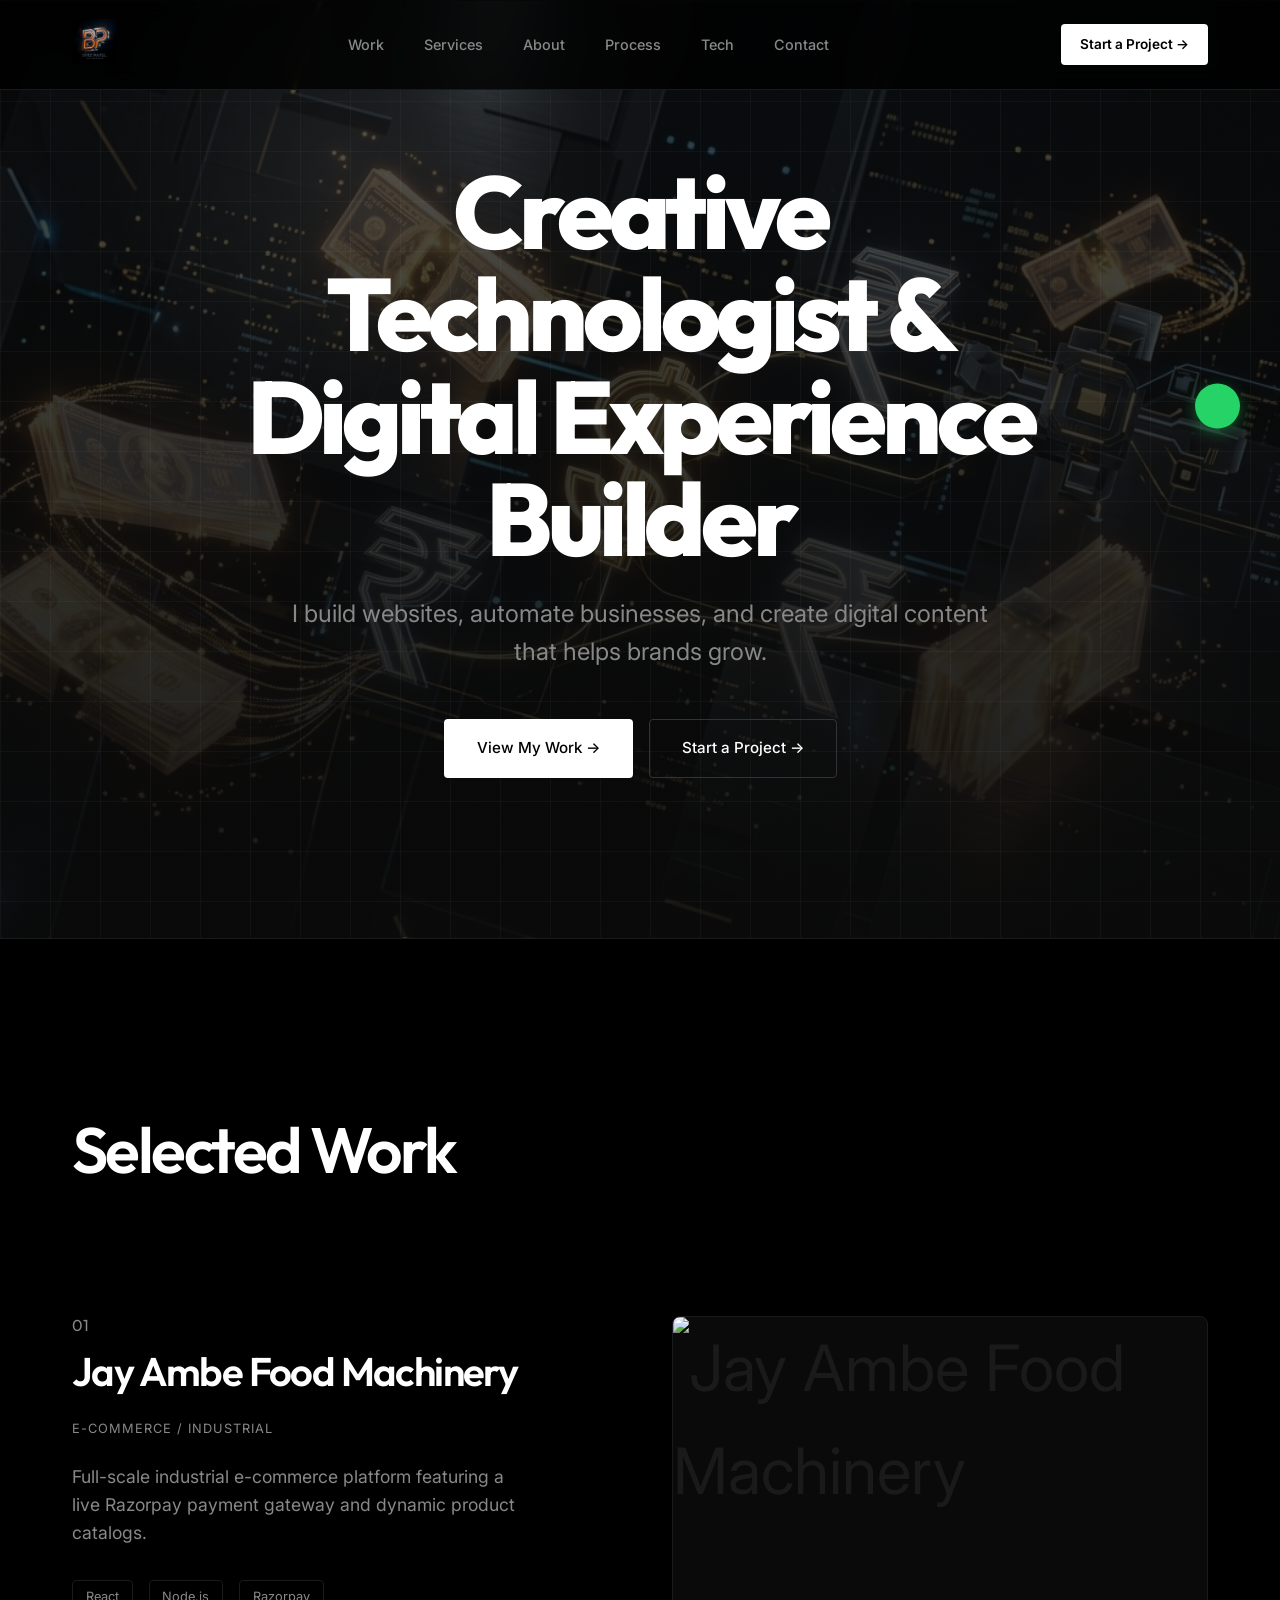
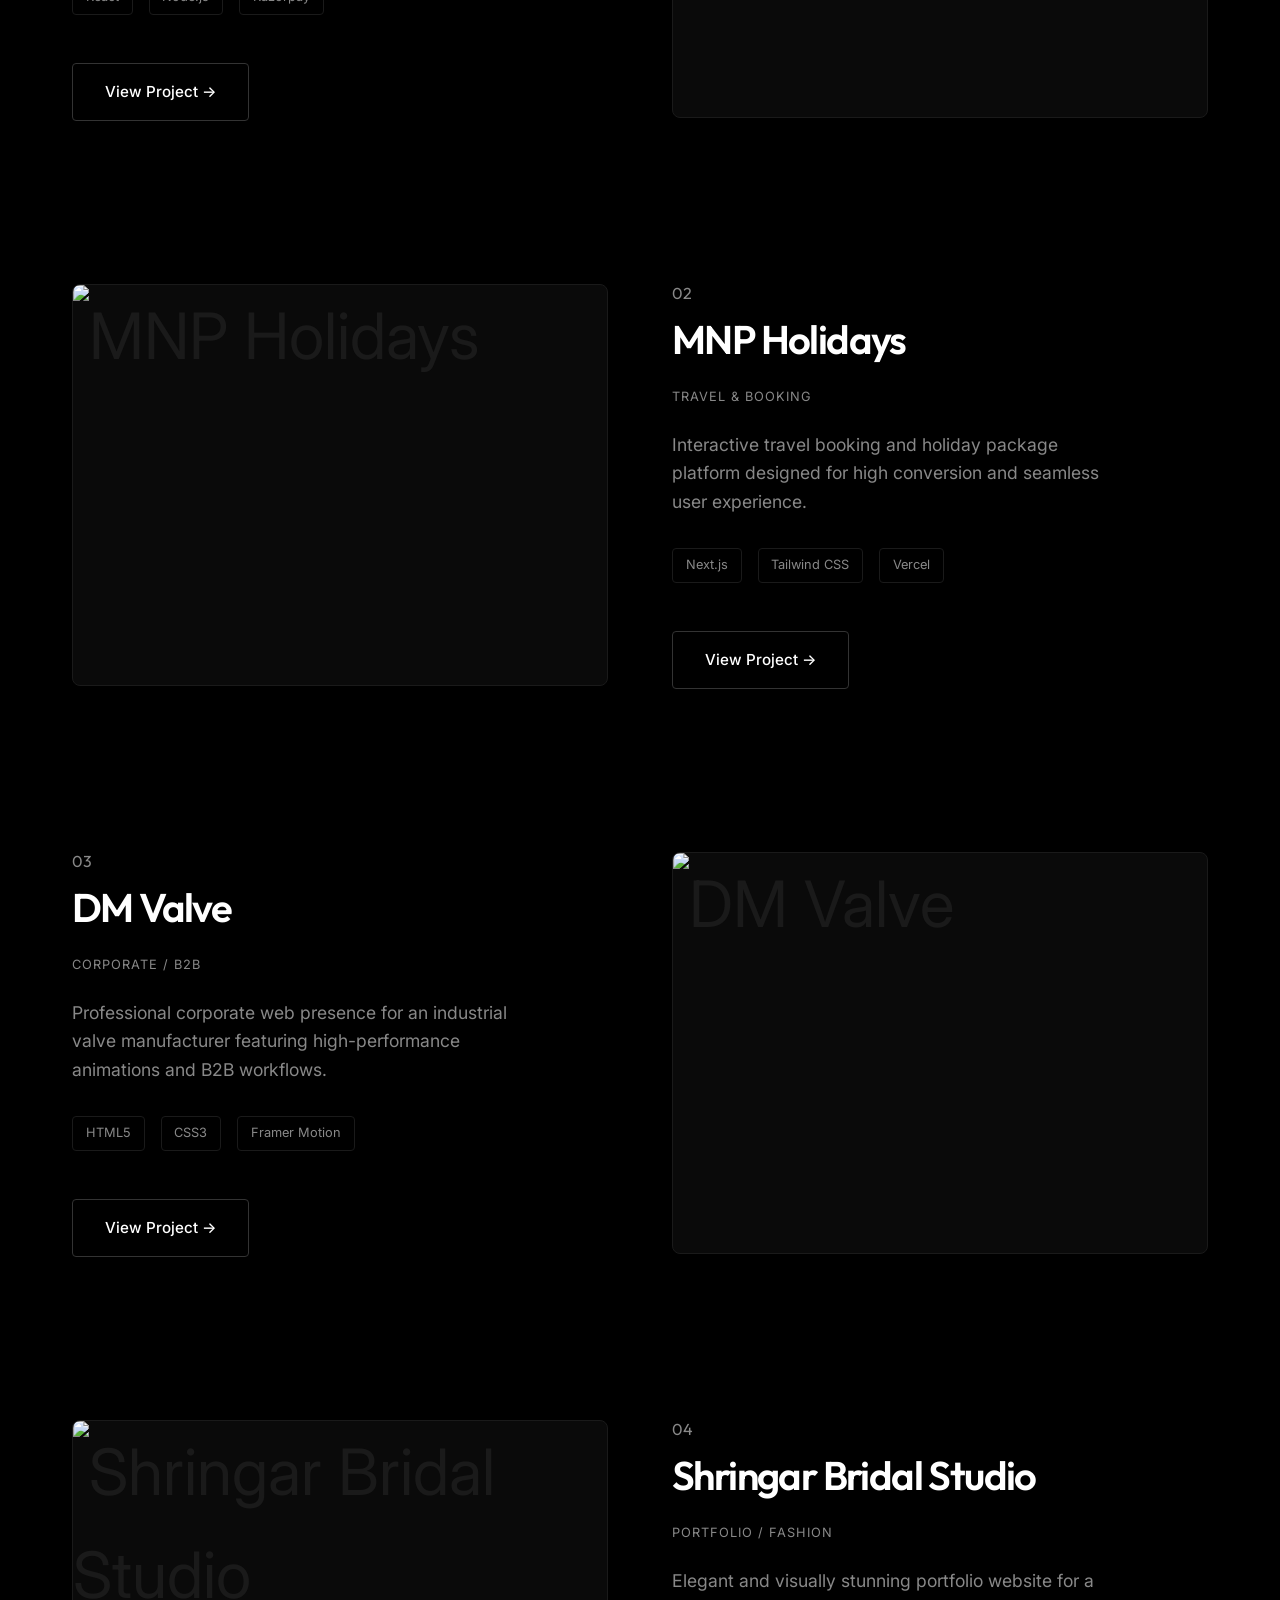
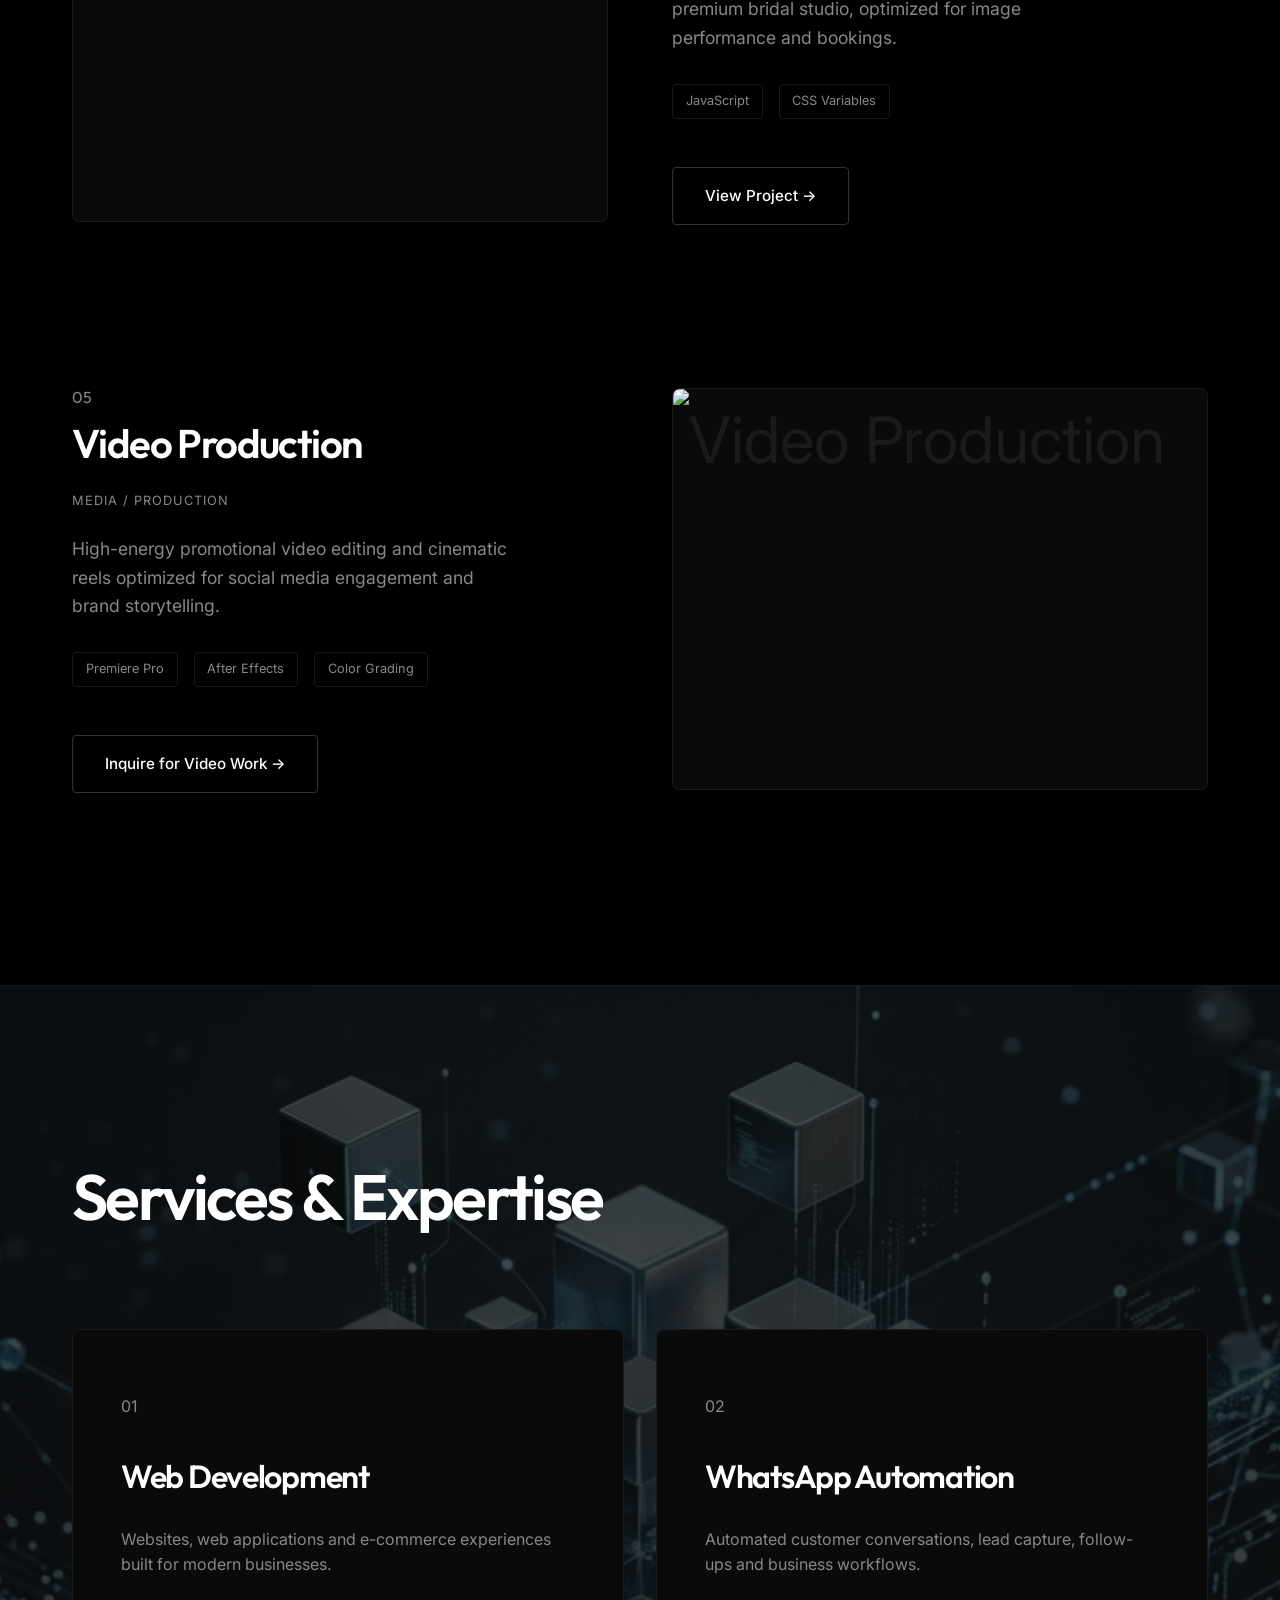
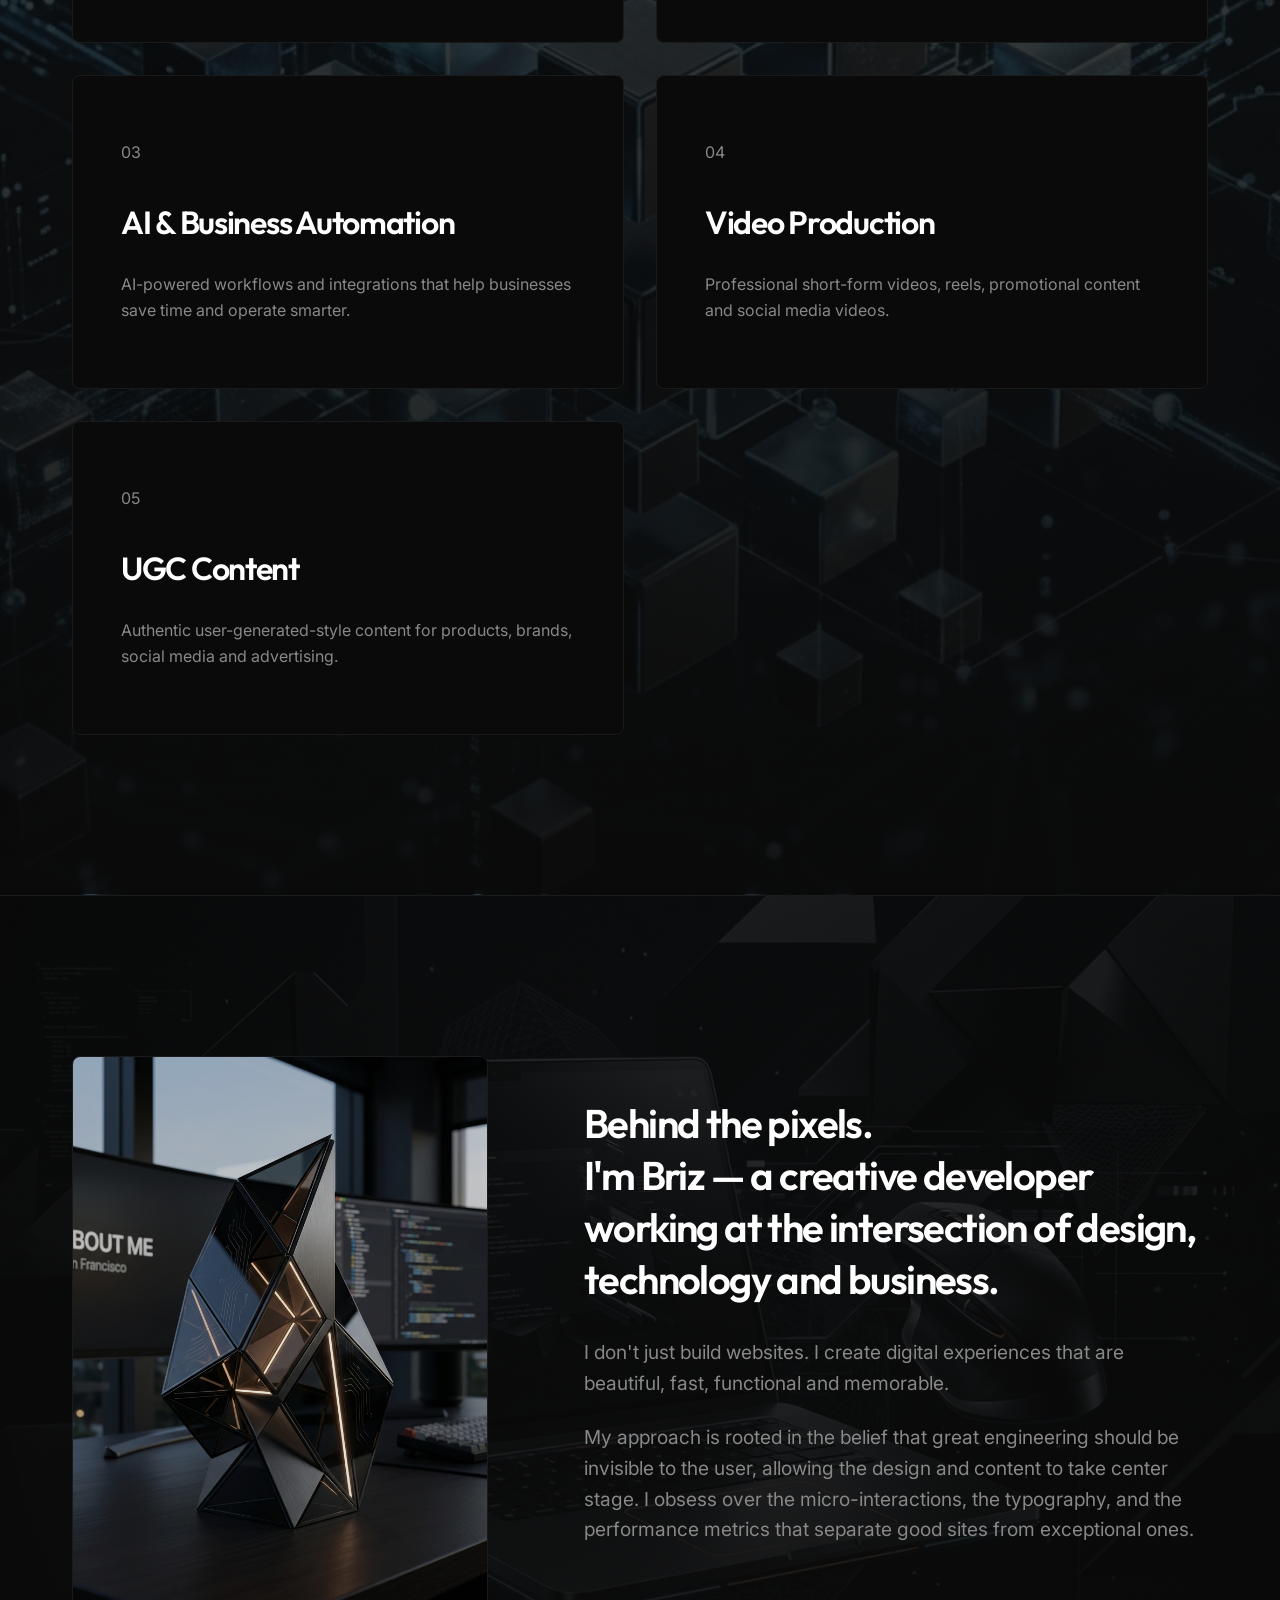
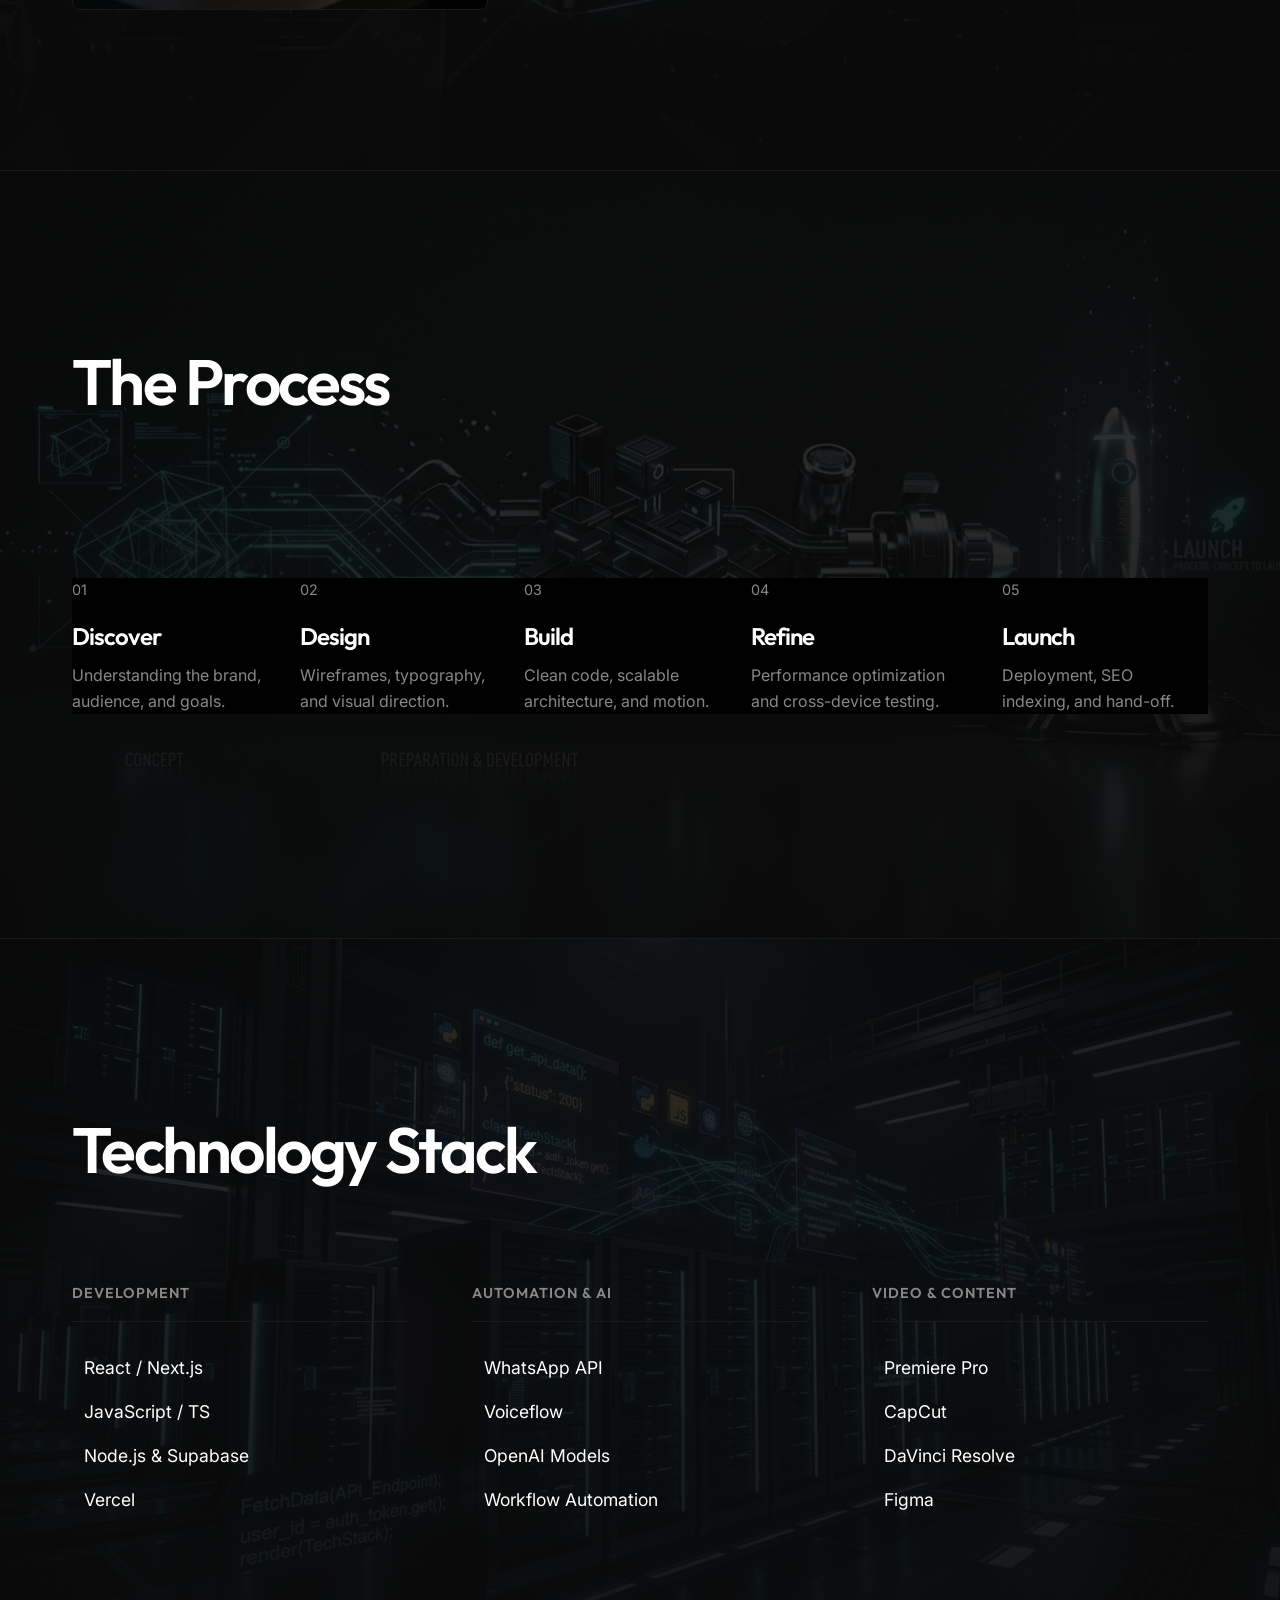
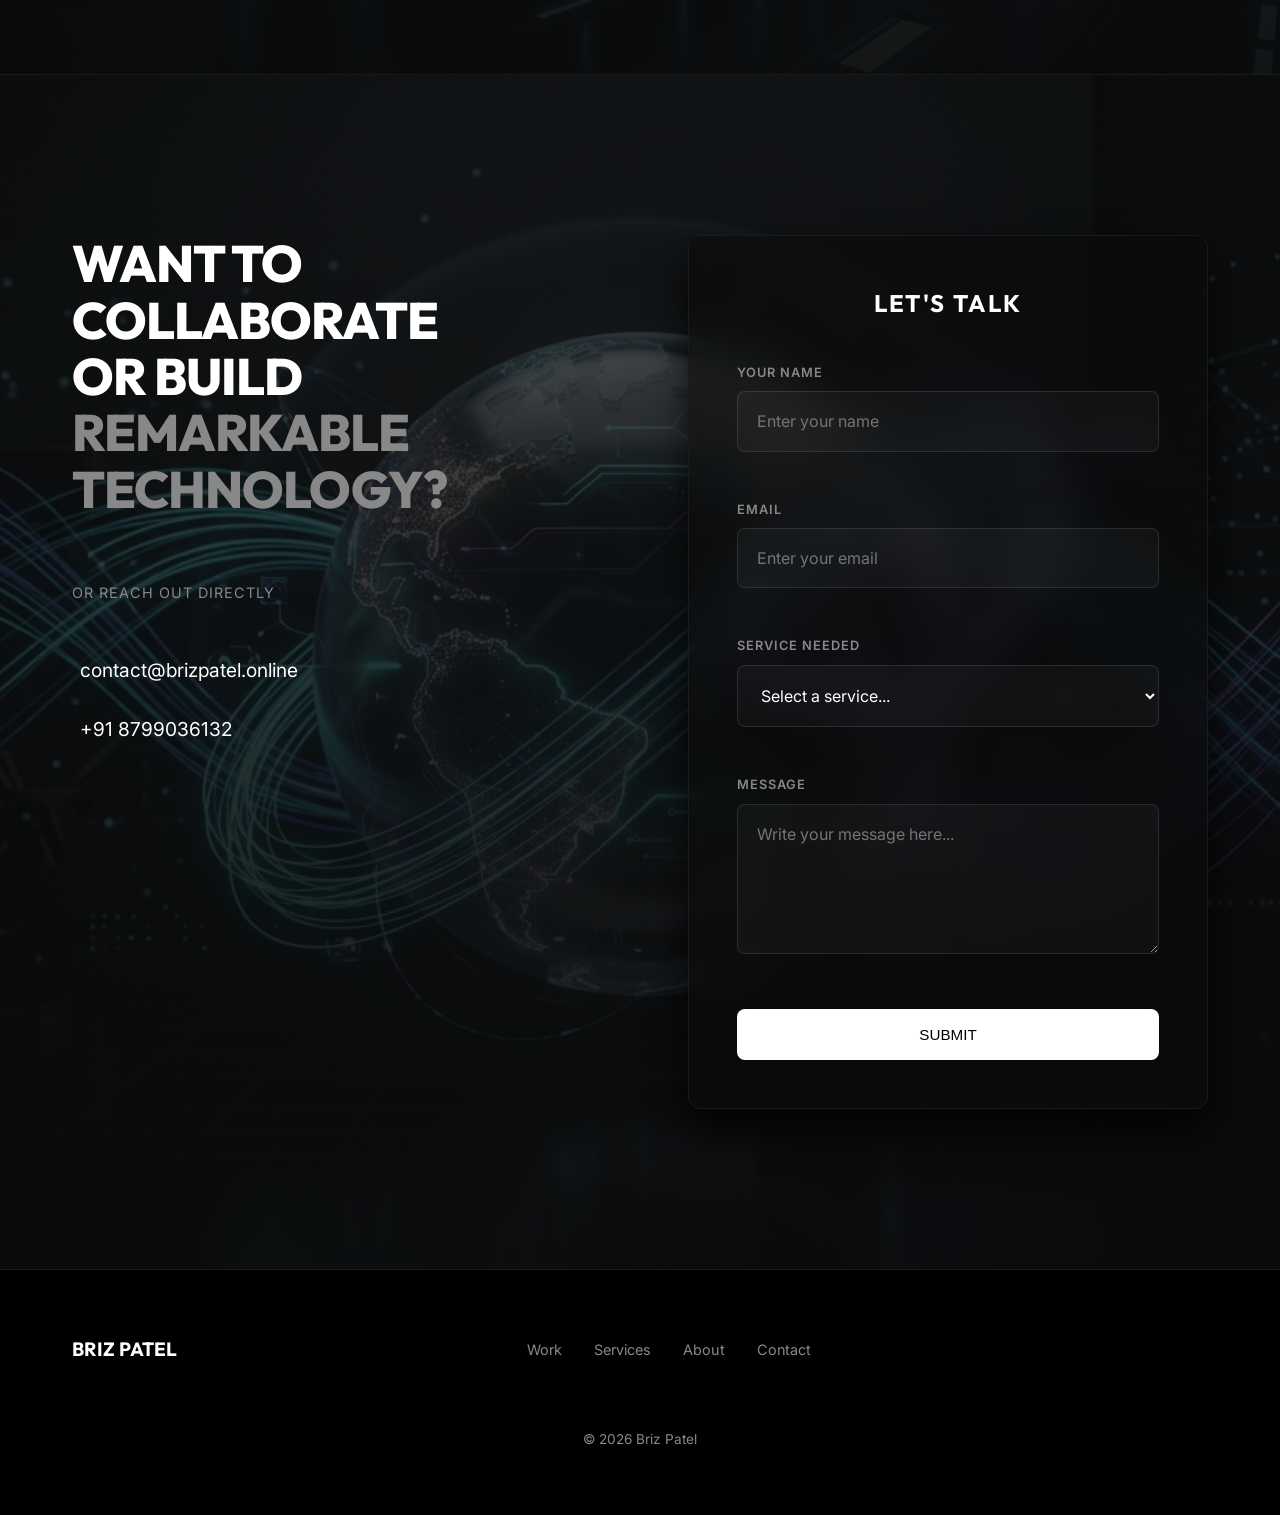
==== index.html @ 22c4eeba "Fix logo HTML to replace text with image" ====
<!DOCTYPE html>
<html lang="en">
<head>
    <meta charset="UTF-8">
    <meta name="viewport" content="width=device-width, initial-scale=1.0">
    <title>Briz Patel — Creative Developer</title>
    <meta name="description" content="Briz Patel is a creative developer building modern, high-performance digital experiences, websites and applications.">
    
    <!-- Open Graph -->
    <meta property="og:title" content="Briz Patel — Creative Developer">
    <meta property="og:description" content="Briz Patel is a creative developer building modern, high-performance digital experiences, websites and applications.">
    <meta property="og:type" content="website">
    <meta property="og:url" content="https://brizpatel.online/">
    
    <link rel="canonical" href="https://brizpatel.online/">
    
    <link rel="preconnect" href="https://fonts.googleapis.com">
    <link rel="preconnect" href="https://fonts.gstatic.com" crossorigin>
    <link href="https://fonts.googleapis.com/css2?family=Inter:wght@300;400;500;600&family=Outfit:wght@400;600;800&display=swap" rel="stylesheet">
    <script src="https://unpkg.com/@phosphor-icons/web"></script>
    
    <style>
        :root {
            --bg-base: #000000;
            --bg-surface: #0a0a0a;
            --border-subtle: #1a1a1a;
            --text-primary: #ffffff;
            --text-secondary: #888888;
            --accent: #e0e0e0;
            --font-head: 'Outfit', sans-serif;
            --font-body: 'Inter', sans-serif;
        }

        * { margin: 0; padding: 0; box-sizing: border-box; }
        
        @media (prefers-reduced-motion: no-preference) {
            html { scroll-behavior: smooth; }
        }

        body {
            background-color: var(--bg-base);
            color: var(--text-primary);
            font-family: var(--font-body);
            line-height: 1.6;
            overflow-x: hidden;
            -webkit-font-smoothing: antialiased;
        }

        .container { max-width: 1200px; margin: 0 auto; padding: 0 2rem; }
        
        /* Typography */
        h1, h2, h3, h4, h5 { font-family: var(--font-head); letter-spacing: -0.04em; font-weight: 600; }
        p { color: var(--text-secondary); }

        /* Buttons */
        .btn {
            display: inline-flex; align-items: center; justify-content: center;
            gap: 0.5rem; padding: 1rem 2rem; border-radius: 4px;
            font-weight: 500; font-size: 0.95rem; text-decoration: none;
            transition: transform 0.3s cubic-bezier(0.16, 1, 0.3, 1), background 0.3s;
            cursor: pointer; border: 1px solid transparent;
        }
        .btn-primary { background: var(--text-primary); color: var(--bg-base); }
        .btn-primary:hover { background: var(--accent); transform: translateY(-2px); }
        .btn-outline { background: transparent; color: var(--text-primary); border-color: #333; }
        .btn-outline:hover { background: var(--bg-surface); border-color: #666; transform: translateY(-2px); }

        /* Animations */
        .reveal { opacity: 0; transform: translateY(30px); transition: all 0.8s cubic-bezier(0.16, 1, 0.3, 1); }
        .reveal.active { opacity: 1; transform: translateY(0); }

        /* Navigation */
        nav {
            position: fixed; top: 0; left: 0; width: 100%; z-index: 1000;
            padding: 1.5rem 0; background: rgba(0,0,0,0.8); backdrop-filter: blur(12px);
            border-bottom: 1px solid var(--border-subtle); transition: transform 0.3s;
        }
        .nav-inner { display: flex; justify-content: space-between; align-items: center; }
        .logo { font-size: 1.25rem; font-weight: 800; text-decoration: none; color: var(--text-primary); font-family: var(--font-head); }
        .nav-links { display: flex; gap: 2.5rem; list-style: none; }
        .nav-links a { color: var(--text-secondary); text-decoration: none; font-size: 0.9rem; font-weight: 500; transition: color 0.3s; }
        .nav-links a:hover { color: var(--text-primary); }
        .nav-cta { padding: 0.6rem 1.2rem; background: var(--text-primary); color: var(--bg-base); border-radius: 4px; text-decoration: none; font-weight: 600; font-size: 0.85rem; transition: transform 0.3s; }
        .nav-cta:hover { transform: translateY(-2px); }

        /* Hero */
        .hero {
            position: relative; min-height: 100vh; display: flex; align-items: center; justify-content: center;
            text-align: center; overflow: hidden;
        }
        .hero-bg-grid {
            position: absolute; top: 0; left: 0; width: 100%; height: 100%;
            background-image: linear-gradient(rgba(255,255,255,0.03) 1px, transparent 1px), linear-gradient(90deg, rgba(255,255,255,0.03) 1px, transparent 1px);
            background-size: 50px 50px; z-index: 1;
        }
        .cursor-glow {
            position: absolute; width: 600px; height: 600px; border-radius: 50%;
            background: radial-gradient(circle, rgba(255,255,255,0.05) 0%, transparent 60%);
            transform: translate(-50%, -50%); pointer-events: none; z-index: 2;
        }
        .hero-content { position: relative; z-index: 10; max-width: 900px; display: flex; flex-direction: column; align-items: center; }
        .hero-tag { text-transform: uppercase; letter-spacing: 2px; font-size: 0.85rem; color: var(--text-secondary); margin-bottom: 2rem; display: block; }
        .hero h1 { font-size: clamp(3.5rem, 8vw, 7rem); font-weight: 800; line-height: 1; margin-bottom: 1.5rem; letter-spacing: -0.05em; }
        .hero p { font-size: clamp(1.1rem, 2vw, 1.5rem); margin-bottom: 3rem; max-width: 700px; color: var(--text-secondary); }
        .hero-btns { display: flex; gap: 1rem; }

        
        /* Social Sidebar */
        .social-sidebar { position: fixed; right: 2.5rem; left: auto; top: 50%; transform: translateY(-50%); display: flex; flex-direction: column; gap: 1.5rem; z-index: 100; }
        .social-sidebar a { color: var(--text-secondary); font-size: 1.5rem; transition: color 0.3s, transform 0.3s; }
        .social-sidebar a:hover { color: var(--text-primary); transform: translateX(-5px); }
        .social-sidebar .whatsapp-icon { color: #25D366; }
        @media (max-width: 900px) { .social-sidebar { 
                display: flex; 
                flex-direction: column;
                position: fixed;
                right: 1rem; left: auto;
                bottom: 2rem;
                width: auto;
                background: transparent;
                border: none;
                backdrop-filter: none;
                padding: 0;
            }
            footer { padding-bottom: 5rem; } }

        /* Shared Section Styles */
        section { padding: 10rem 0; border-top: 1px solid var(--border-subtle); }
        .section-header { margin-bottom: 5rem; }
        .section-header h2 { font-size: clamp(2.5rem, 5vw, 4rem); font-weight: 600; }
        
        /* Projects */
        .projects-grid { display: flex; flex-direction: column; gap: 6rem; }
        .project-card { display: grid; grid-template-columns: 1fr 1fr; gap: 4rem; align-items: center; }
        .project-card:nth-child(even) { direction: rtl; }
        .project-card:nth-child(even) > * { direction: ltr; }
        .project-content { padding: 2rem 0; }
        .project-num { font-size: 1rem; color: var(--text-secondary); margin-bottom: 1rem; font-family: var(--font-head); }
        .project-title { font-size: 2.5rem; margin-bottom: 1rem; }
        .project-cat { text-transform: uppercase; font-size: 0.8rem; letter-spacing: 1px; color: var(--text-secondary); margin-bottom: 1.5rem; display: block; }
        .project-desc { font-size: 1.1rem; margin-bottom: 2rem; max-width: 450px; }
        .project-tech { display: flex; gap: 1rem; margin-bottom: 3rem; flex-wrap: wrap; }
        .project-tech span { font-size: 0.8rem; border: 1px solid var(--border-subtle); padding: 0.4rem 0.8rem; border-radius: 4px; color: var(--text-secondary); }
        .project-visual { background: var(--bg-surface); border: 1px solid var(--border-subtle); border-radius: 8px; aspect-ratio: 4/3; width: 100%; transition: transform 0.5s cubic-bezier(0.16, 1, 0.3, 1); display: flex; align-items: center; justify-content: center; color: var(--border-subtle); font-size: 4rem; }
        .project-card:hover .project-visual { transform: scale(1.02); border-color: #333; }

        /* Services */
        .services-grid { display: grid; grid-template-columns: repeat(auto-fit, minmax(380px, 1fr)); gap: 2rem; }
        .service-card { padding: 4rem 3rem; background: var(--bg-surface); border: 1px solid var(--border-subtle); border-radius: 8px; transition: transform 0.3s, border-color 0.3s; }
        .service-card:hover { transform: translateY(-5px); border-color: #444; }
        .service-num { font-size: 1rem; color: var(--text-secondary); margin-bottom: 2rem; display: block; }
        .service-card h3 { font-size: 2rem; margin-bottom: 1.5rem; }
        
        /* About */
        .about-content { display: grid; grid-template-columns: 1fr 1.5fr; gap: 6rem; align-items: center; }
        .about-visual { aspect-ratio: 3/4; background: var(--bg-surface); border: 1px solid var(--border-subtle); border-radius: 8px; }
        .about-text h3 { font-size: 2.5rem; margin-bottom: 2rem; line-height: 1.3; }
        .about-text p { font-size: 1.2rem; margin-bottom: 1.5rem; }

        /* Process */
        .process-timeline { display: flex; justify-content: space-between; position: relative; padding: 4rem 0; }
        .process-timeline::before { content: ''; position: absolute; top: 4rem; left: 0; width: 100%; height: 1px; background: var(--border-subtle); z-index: 0; }
        .process-step { position: relative; z-index: 1; background: var(--bg-base); padding-right: 2rem; }
        .process-num { font-size: 0.9rem; color: var(--text-secondary); margin-bottom: 1rem; display: block; }
        .process-step h4 { font-size: 1.5rem; margin-bottom: 0.5rem; }
        
        /* Tech Stack */
        .tech-categories { display: grid; grid-template-columns: repeat(auto-fit, minmax(200px, 1fr)); gap: 4rem; }
        .tech-category h4 { color: var(--text-secondary); font-size: 0.9rem; text-transform: uppercase; letter-spacing: 1px; margin-bottom: 2rem; border-bottom: 1px solid var(--border-subtle); padding-bottom: 1rem; }
        .tech-list { list-style: none; display: flex; flex-direction: column; gap: 1rem; }
        .tech-list li { font-size: 1.1rem; display: flex; align-items: center; gap: 0.75rem; transition: color 0.3s; cursor: default; }
        .tech-list li:hover { color: var(--text-primary); }

        /* Contact */
        .contact-grid { display: grid; grid-template-columns: 1fr 1fr; gap: 6rem; }
        .contact-info h3 { font-size: 3rem; margin-bottom: 1.5rem; line-height: 1.2; }
        .contact-info p { font-size: 1.2rem; margin-bottom: 3rem; max-width: 400px; }
        .form-group { margin-bottom: 1.5rem; }
        .form-row { display: flex; gap: 1.5rem; }
        .form-row .form-group { flex: 1; }
        .contact-form input, .contact-form select, .contact-form textarea { width: 100%; padding: 1.2rem; background: var(--bg-surface); border: 1px solid var(--border-subtle); color: var(--text-primary); border-radius: 4px; font-family: var(--font-body); font-size: 1rem; transition: border-color 0.3s; }
        .contact-form input:focus, .contact-form select:focus, .contact-form textarea:focus { outline: none; border-color: #555; }
        .contact-form textarea { height: 150px; resize: vertical; }

        /* Footer */
        footer { padding: 4rem 0; border-top: 1px solid var(--border-subtle); text-align: center; }
        .footer-inner { display: flex; justify-content: space-between; align-items: center; flex-wrap: wrap; gap: 2rem; }
        .footer-logo { font-size: 1.2rem; font-weight: 700; font-family: var(--font-head); }
        .footer-links { display: flex; gap: 2rem; }
        .footer-links a { color: var(--text-secondary); text-decoration: none; font-size: 0.9rem; transition: color 0.3s; }
        .footer-links a:hover { color: var(--text-primary); }
        .footer-social { display: flex; gap: 1.5rem; }
        .footer-social a { color: var(--text-primary); font-size: 1.2rem; transition: opacity 0.3s; }
        .footer-social a:hover { opacity: 0.7; }
        .copyright { width: 100%; text-align: center; color: var(--text-secondary); font-size: 0.85rem; margin-top: 2rem; }

        /* Mobile */
        @media (max-width: 1024px) {
            .project-card, .about-content, .contact-grid { grid-template-columns: 1fr; gap: 3rem; }
            .project-card:nth-child(even) { direction: ltr; }
            .services-grid { grid-template-columns: 1fr; }
        }
        @media (max-width: 768px) {
            .nav-links { 
                display: flex;
                flex-wrap: wrap;
                width: 100%;
                justify-content: center;
                gap: 1rem;
                padding-bottom: 0.5rem;
                overflow-x: hidden;
            }
            nav .nav-inner {
                flex-wrap: wrap;
            }
            .nav-cta { display: none; }
            .hero-btns { flex-direction: column; width: 100%; }
            .form-row { flex-direction: column; gap: 0; }
            .process-timeline { flex-direction: column; gap: 2rem; padding: 0; margin-top: 3rem; }
            .process-timeline::before { width: 1px; height: 100%; top: 0; left: 1rem; }
            .process-step { padding-left: 3rem; padding-right: 0; background: transparent; }
            .footer-inner { flex-direction: column; text-align: center; }
            section { padding: 6rem 0; }
        }
    .contact-form { display: flex; flex-direction: column; gap: 1.5rem; background: rgba(10, 10, 10, 0.6); padding: 3rem; border-radius: 12px; border: 1px solid var(--border-subtle); box-shadow: 0 20px 40px rgba(0,0,0,0.8); backdrop-filter: blur(16px); }
        .contact-form h4 { text-align: center; font-size: 1.5rem; font-weight: 700; margin-bottom: 1rem; letter-spacing: 2px; }
        .form-group label { display: block; font-size: 0.8rem; font-weight: 600; margin-bottom: 0.5rem; color: var(--text-secondary); text-transform: uppercase; letter-spacing: 1px; }
        .contact-form input, .contact-form select, .contact-form textarea { border-radius: 8px; background: rgba(255,255,255,0.03); border: 1px solid rgba(255,255,255,0.1); }
        .contact-form input:focus, .contact-form select:focus, .contact-form textarea:focus { background: rgba(255,255,255,0.08); border-color: var(--text-primary); }
    
        /* Sidebar WhatsApp Animation */
        .wa-sidebar-anim {
            background-color: #25d366; color: #FFF; border-radius: 50%; width: 45px; height: 45px;
            display: flex; align-items: center; justify-content: center; font-size: 1.5rem;
            box-shadow: 0 4px 15px rgba(37, 211, 102, 0.4); text-decoration: none;
            animation: wa-bounce 2s infinite; margin-bottom: 1rem;
        }
        .wa-sidebar-anim:hover {
            animation: none; transform: scale(1.1); transition: transform 0.2s ease;
        }
        .wa-bubble-sidebar {
            position: absolute; right: 55px; top: 50%; transform: translateY(-50%) translateX(10px);
            background: rgba(255,255,255,0.95); color: #000; padding: 0.6rem 1rem;
            border-radius: 12px; font-size: 0.8rem; font-weight: 700; white-space: nowrap; opacity: 0;
            box-shadow: 0 5px 15px rgba(0,0,0,0.3); pointer-events: none; animation: wa-popup-left 10s infinite;
            font-family: inherit;
        }
        .wa-sidebar-anim:hover .wa-bubble-sidebar {
            opacity: 1; transform: translateY(-50%) translateX(0); animation: none;
        }
        
        @keyframes wa-bounce {
            0%, 20%, 50%, 80%, 100% { transform: translateY(0); }
            40% { transform: translateY(-12px); }
            60% { transform: translateY(-6px); }
        }
        @keyframes wa-popup-left {
            0%, 80% { opacity: 0; transform: translateY(-50%) translateX(10px); }
            85%, 95% { opacity: 1; transform: translateY(-50%) translateX(0); }
            100% { opacity: 0; transform: translateY(-50%) translateX(10px); }
        }
        @keyframes fadeInScale {
            from { opacity: 0; transform: scale(0.9); }
            to { opacity: 1; transform: scale(1); }
        }
        @media (max-width: 768px) {
            .wa-bubble-sidebar { 
                white-space: normal; width: 140px; text-align: right; right: 45px; 
                padding: 0.4rem 0.8rem; font-size: 0.75rem; 
            }
            .wa-sidebar-anim { width: 35px; height: 35px; font-size: 1.2rem; }
        }

    </style>
</head>
<body>

    <!-- Navigation -->
    <nav>
        <div class="container nav-inner">
            <a href="#home" class="logo" style="display: flex; align-items: center;"><img src="assets/images/briz_logo.jpg" alt="Briz Patel Logo" style="height: 45px; mix-blend-mode: screen; margin-top: -5px;"></a>
            <ul class="nav-links">
                <li><a href="#work">Work</a></li>
                <li><a href="#services">Services</a></li>
                <li><a href="#about">About</a></li>
                <li><a href="#process">Process</a></li>
                <li><a href="#tech">Tech</a></li>
                <li><a href="#contact">Contact</a></li>
            </ul>
            <a href="#contact" class="nav-cta">Start a Project &rarr;</a>
        </div>
    </nav>

    
    <!-- Social Sidebar -->
    <div class="social-sidebar">
        <a href="https://wa.me/918799036132" target="_blank" title="WhatsApp Me" class="wa-sidebar-anim" style="position: relative;">
            <div class="wa-bubble-sidebar">Expand your business! Talk with us 🚀</div>
            <i class="ph ph-whatsapp-logo"></i>
        </a>
        <a href="#"><i class="ph ph-linkedin-logo"></i></a>
        <a href="#"><i class="ph ph-github-logo"></i></a>
        <a href="#"><i class="ph ph-twitter-logo"></i></a>
    </div>

    <main>

        <!-- Hero -->
        <section id="home" class="hero" style="background-image: linear-gradient(rgba(10, 10, 10, 0.7), rgba(10, 10, 10, 0.95)), url('assets/images/hero_bg.jpg'); background-size: cover; background-position: center; background-repeat: no-repeat;">
            <div class="hero-bg-grid"></div>
            <video autoplay loop muted playsinline style="position: absolute; top: 0; left: 0; width: 100%; height: 100%; object-fit: cover; z-index: 0; opacity: 0.4; pointer-events: none;">
                <source src="background.mp4" type="video/mp4">
            </video>

            <div class="cursor-glow" id="cursor-glow"></div>
            <div class="container hero-content reveal">
                
                <h1>Creative Technologist &<br>Digital Experience Builder</h1>
                

                <p>I build websites, automate businesses, and create digital content that helps brands grow.</p>
                <div class="hero-btns">
                    <a href="#work" class="btn btn-primary">View My Work &rarr;</a>
                    <a href="#contact" class="btn btn-outline">Start a Project &rarr;</a>
                </div>
            </div>
        </section>

        <!-- Projects -->
        <section id="work">
            <div class="container">
                <div class="section-header reveal">
                    <h2>Selected Work</h2>
                </div>
                <div class="projects-grid">
                    
                    <div class="project-card reveal">
                        <div class="project-content">
                            <span class="project-num">01</span>
                            <h3 class="project-title">Jay Ambe Food Machinery</h3>
                            <span class="project-cat">E-Commerce / Industrial</span>
                            <p class="project-desc">Full-scale industrial e-commerce platform featuring a live Razorpay payment gateway and dynamic product catalogs.</p>
                            <div class="project-tech">
                                <span>React</span><span>Node.js</span><span>Razorpay</span>
                            </div>
                            <a href="https://jayambefoodmachinery.com/" target="_blank" class="btn btn-outline">View Project &rarr;</a>
                        </div>
                        <div class="project-visual" style="overflow:hidden; padding:0;"><img src="https://api.microlink.io/?url=https://jayambefoodmachinery.com/&screenshot=true&meta=false&embed=screenshot.url" alt="Jay Ambe Food Machinery" style="width:100%; height:100%; object-fit:cover;"></div>
                    </div>

                    <div class="project-card reveal">
                        <div class="project-content">
                            <span class="project-num">02</span>
                            <h3 class="project-title">MNP Holidays</h3>
                            <span class="project-cat">Travel & Booking</span>
                            <p class="project-desc">Interactive travel booking and holiday package platform designed for high conversion and seamless user experience.</p>
                            <div class="project-tech">
                                <span>Next.js</span><span>Tailwind CSS</span><span>Vercel</span>
                            </div>
                            <a href="https://mnp-holydays.vercel.app/" target="_blank" class="btn btn-outline">View Project &rarr;</a>
                        </div>
                        <div class="project-visual" style="overflow:hidden; padding:0;"><img src="https://api.microlink.io/?url=https://mnp-holydays.vercel.app/&screenshot=true&meta=false&embed=screenshot.url" alt="MNP Holidays" style="width:100%; height:100%; object-fit:cover;"></div>
                    </div>

                    <div class="project-card reveal">
                        <div class="project-content">
                            <span class="project-num">03</span>
                            <h3 class="project-title">DM Valve</h3>
                            <span class="project-cat">Corporate / B2B</span>
                            <p class="project-desc">Professional corporate web presence for an industrial valve manufacturer featuring high-performance animations and B2B workflows.</p>
                            <div class="project-tech">
                                <span>HTML5</span><span>CSS3</span><span>Framer Motion</span>
                            </div>
                            <a href="https://valve-demo.vercel.app/" target="_blank" class="btn btn-outline">View Project &rarr;</a>
                        </div>
                        <div class="project-visual" style="overflow:hidden; padding:0;"><img src="https://api.microlink.io/?url=https://valve-demo.vercel.app/&screenshot=true&meta=false&embed=screenshot.url" alt="DM Valve" style="width:100%; height:100%; object-fit:cover;"></div>
                    </div>

                    <div class="project-card reveal">
                        <div class="project-content">
                            <span class="project-num">04</span>
                            <h3 class="project-title">Shringar Bridal Studio</h3>
                            <span class="project-cat">Portfolio / Fashion</span>
                            <p class="project-desc">Elegant and visually stunning portfolio website for a premium bridal studio, optimized for image performance and bookings.</p>
                            <div class="project-tech">
                                <span>JavaScript</span><span>CSS Variables</span>
                            </div>
                            <a href="https://shringar-bridal-studio.vercel.app/" target="_blank" class="btn btn-outline">View Project &rarr;</a>
                        </div>
                        <div class="project-visual" style="overflow:hidden; padding:0;"><img src="https://api.microlink.io/?url=https://shringar-bridal-studio.vercel.app/&screenshot=true&meta=false&embed=screenshot.url" alt="Shringar Bridal Studio" style="width:100%; height:100%; object-fit:cover;"></div>
                    </div>

                    <div class="project-card reveal">
                        <div class="project-content">
                            <span class="project-num">05</span>
                            <h3 class="project-title">Video Production</h3>
                            <span class="project-cat">Media / Production</span>
                            <p class="project-desc">High-energy promotional video editing and cinematic reels optimized for social media engagement and brand storytelling.</p>
                            <div class="project-tech">
                                <span>Premiere Pro</span><span>After Effects</span><span>Color Grading</span>
                            </div>
                            <a href="#contact" class="btn btn-outline">Inquire for Video Work &rarr;</a>
                        </div>
                        <div class="project-visual" style="overflow:hidden; padding:0;">
                            <img src="https://images.unsplash.com/photo-1574717024653-61fd2cf4d44d?q=80&w=800&auto=format&fit=crop" alt="Video Production" style="width:100%; height:100%; object-fit:cover;">
                        </div>
                    </div>

                </div>
            </div>
        </section>

        <!-- Services -->
        <section id="services" style="background-image: linear-gradient(rgba(10, 10, 10, 0.7), rgba(10, 10, 10, 0.95)), url('assets/images/services_bg.jpg'); background-size: cover; background-position: center; background-repeat: no-repeat;">
            <div class="container">
                <div class="section-header reveal">
                    <h2>Services & Expertise</h2>
                </div>
                <div class="services-grid">
                    <div class="service-card reveal">
                        <span class="service-num">01</span>
                        <h3>Web Development</h3>
                        <p>Websites, web applications and e-commerce experiences built for modern businesses.</p>
                    </div>
                    <div class="service-card reveal">
                        <span class="service-num">02</span>
                        <h3>WhatsApp Automation</h3>
                        <p>Automated customer conversations, lead capture, follow-ups and business workflows.</p>
                    </div>
                    <div class="service-card reveal">
                        <span class="service-num">03</span>
                        <h3>AI & Business Automation</h3>
                        <p>AI-powered workflows and integrations that help businesses save time and operate smarter.</p>
                    </div>
                    <div class="service-card reveal">
                        <span class="service-num">04</span>
                        <h3>Video Production</h3>
                        <p>Professional short-form videos, reels, promotional content and social media videos.</p>
                    </div>
                    <div class="service-card reveal">
                        <span class="service-num">05</span>
                        <h3>UGC Content</h3>
                        <p>Authentic user-generated-style content for products, brands, social media and advertising.</p>
                    </div>
                </div>
            </div>
        </section>

        <!-- About -->
        <section id="about" style="background-image: linear-gradient(rgba(10, 10, 10, 0.8), rgba(10, 10, 10, 0.95)), url('assets/images/contact_bg.jpg'); background-size: cover; background-position: center; background-repeat: no-repeat;">
            <div class="container about-content">
                <div class="about-visual reveal" style="overflow:hidden; border: 1px solid var(--border-subtle);"><img src="assets/images/about_visual.jpg" alt="Briz Patel" style="width: 100%; height: 100%; object-fit: cover; opacity: 0.9;"></div>
                <div class="about-text reveal">
                    <h3>Behind the pixels.<br>I'm Briz — a creative developer working at the intersection of design, technology and business.</h3>
                    <p>I don't just build websites. I create digital experiences that are beautiful, fast, functional and memorable.</p>
                    <p>My approach is rooted in the belief that great engineering should be invisible to the user, allowing the design and content to take center stage. I obsess over the micro-interactions, the typography, and the performance metrics that separate good sites from exceptional ones.</p>
                </div>
            </div>
        </section>

        <!-- Process -->
        <section id="process" style="background-image: linear-gradient(rgba(10, 10, 10, 0.8), rgba(10, 10, 10, 0.95)), url('assets/images/process_bg.jpg'); background-size: cover; background-position: center; background-repeat: no-repeat;">
            <div class="container">
                <div class="section-header reveal">
                    <h2>The Process</h2>
                </div>
                <div class="process-timeline">
                    <div class="process-step reveal">
                        <span class="process-num">01</span>
                        <h4>Discover</h4>
                        <p>Understanding the brand, audience, and goals.</p>
                    </div>
                    <div class="process-step reveal">
                        <span class="process-num">02</span>
                        <h4>Design</h4>
                        <p>Wireframes, typography, and visual direction.</p>
                    </div>
                    <div class="process-step reveal">
                        <span class="process-num">03</span>
                        <h4>Build</h4>
                        <p>Clean code, scalable architecture, and motion.</p>
                    </div>
                    <div class="process-step reveal">
                        <span class="process-num">04</span>
                        <h4>Refine</h4>
                        <p>Performance optimization and cross-device testing.</p>
                    </div>
                    <div class="process-step reveal">
                        <span class="process-num">05</span>
                        <h4>Launch</h4>
                        <p>Deployment, SEO indexing, and hand-off.</p>
                    </div>
                </div>
            </div>
        </section>

        <!-- Tech Stack -->
        <section id="tech" style="background-image: linear-gradient(rgba(10, 10, 10, 0.85), rgba(10, 10, 10, 0.95)), url('assets/images/tech_bg.jpg'); background-size: cover; background-position: center; background-repeat: no-repeat;">
            <div class="container">
                <div class="section-header reveal">
                    <h2>Technology Stack</h2>
                </div>
                <div class="tech-categories">
                    <div class="tech-category reveal">
                        <h4>Development</h4>
                        <ul class="tech-list">
                            <li><i class="ph ph-atom"></i> React / Next.js</li>
                            <li><i class="ph ph-file-js"></i> JavaScript / TS</li>
                            <li><i class="ph ph-node-logo"></i> Node.js & Supabase</li>
                            <li><i class="ph ph-triangle"></i> Vercel</li>
                        </ul>
                    </div>
                    <div class="tech-category reveal">
                        <h4>Automation & AI</h4>
                        <ul class="tech-list">
                            <li><i class="ph ph-whatsapp-logo"></i> WhatsApp API</li>
                            <li><i class="ph ph-robot"></i> Voiceflow</li>
                            <li><i class="ph ph-brain"></i> OpenAI Models</li>
                            <li><i class="ph ph-lightning"></i> Workflow Automation</li>
                        </ul>
                    </div>
                    <div class="tech-category reveal">
                        <h4>Video & Content</h4>
                        <ul class="tech-list">
                            <li><i class="ph ph-video-camera"></i> Premiere Pro</li>
                            <li><i class="ph ph-scissors"></i> CapCut</li>
                            <li><i class="ph ph-image"></i> DaVinci Resolve</li>
                            <li><i class="ph ph-figma-logo"></i> Figma</li>
                        </ul>
                    </div>
                </div>
            </div>
        </section>

        <!-- Contact -->
        <section id="contact" style="background-image: linear-gradient(rgba(10, 10, 10, 0.7), rgba(10, 10, 10, 0.95)), url('assets/images/contact_globe_bg.jpg'); background-size: cover; background-position: center; background-repeat: no-repeat;">
            <div class="container contact-grid">
                <div class="contact-info reveal">
                    <h2 style="font-size: clamp(2.5rem, 4vw, 4rem); font-weight: 800; line-height: 1.1; text-transform: uppercase; margin-bottom: 1.5rem; letter-spacing: -1px;">Want to<br>collaborate<br>or build<br><span style="color: var(--text-secondary);">remarkable<br>technology?</span></h2>
                    
                    <div style="margin-top: 4rem;">
                        <p style="font-size: 0.9rem; text-transform: uppercase; letter-spacing: 1px;">Or reach out directly</p>
                        <a href="mailto:contact@brizpatel.online" style="color: var(--text-primary); font-size: 1.2rem; text-decoration: none; display: inline-flex; align-items: center; gap: 0.5rem;"><i class="ph ph-envelope-simple"></i> contact@brizpatel.online</a>
                        <br><br>
                        <a href="tel:+918799036132" style="color: var(--text-primary); font-size: 1.2rem; text-decoration: none; display: inline-flex; align-items: center; gap: 0.5rem;"><i class="ph ph-phone"></i> +91 8799036132</a>
                    </div>
                </div>
                <form class="contact-form reveal" id="portfolio-form" action="https://formspree.io/f/xgavwnyn" method="POST">
                    <h4>LET'S TALK</h4>
                    <div class="form-group">
                        <label>Your Name</label>
                        <input type="text" name="name" placeholder="Enter your name" required>
                    </div>
                    <div class="form-group">
                        <label>Email</label>
                        <input type="email" name="email" placeholder="Enter your email" required>
                    </div>
                    <div class="form-group">
                        <label>Service Needed</label>
                        <select name="project_type" required>
                            <option value="" disabled selected>Select a service...</option>
                            <option value="Web Development">Web Development</option>
                            <option value="WhatsApp Automation">WhatsApp Automation</option>
                            <option value="AI & Business Automation">AI & Business Automation</option>
                            <option value="Video Production">Video Production</option>
                            <option value="UGC Content Creation">UGC Content Creation</option>
                        </select>
                    </div>
                    <div class="form-group">
                        <label>Message</label>
                        <textarea name="message" placeholder="Write your message here..." required style="min-height: 120px;"></textarea>
                    </div>
                    <button type="submit" class="btn btn-primary" style="width: 100%; border-radius: 8px;">SUBMIT</button>
                </form>
            </div>
        </section>
    </main>

    <!-- Footer -->
    <footer>
        <div class="container footer-inner">
            <div class="footer-logo">BRIZ PATEL</div>
            <div class="footer-links">
                <a href="#work">Work</a>
                <a href="#services">Services</a>
                <a href="#about">About</a>
                <a href="#contact">Contact</a>
            </div>
            <div class="footer-social">
                <a href="#"><i class="ph ph-linkedin-logo"></i></a>
                <a href="#"><i class="ph ph-github-logo"></i></a>
                <a href="#"><i class="ph ph-twitter-logo"></i></a>
            </div>
            <div class="copyright">&copy; 2026 Briz Patel</div>
        </div>
    </footer>

    <!-- Interactive Scripts -->
    <script>
        // Cursor Glow
        document.addEventListener('mousemove', (e) => {
            const glow = document.getElementById('cursor-glow');
            if(glow && window.innerWidth > 768) {
                const rect = glow.parentElement.getBoundingClientRect();
                const x = e.clientX - rect.left;
                const y = e.clientY - rect.top;
                glow.style.left = x + 'px';
                glow.style.top = y + 'px';
            }
        });

        // Scroll Reveal Animation (Intersection Observer)
        const revealElements = document.querySelectorAll('.reveal');
        
        const revealCallback = (entries, observer) => {
            entries.forEach(entry => {
                if (entry.isIntersecting) {
                    entry.target.classList.add('active');
                    observer.unobserve(entry.target);
                }
            });
        };

        const revealOptions = {
            threshold: 0.1,
            rootMargin: "0px 0px -50px 0px"
        };

        const revealObserver = new IntersectionObserver(revealCallback, revealOptions);
        
        revealElements.forEach(el => {
            revealObserver.observe(el);
        });

        // Navbar Hide/Show on Scroll
        let lastScroll = 0;
        const nav = document.querySelector('nav');
        
        window.addEventListener('scroll', () => {
            const currentScroll = window.pageYOffset;
            
            if (currentScroll <= 0) {
                nav.style.transform = 'translateY(0)';
            } else if (currentScroll > lastScroll && currentScroll > 100) {
                // Scroll Down
                nav.style.transform = 'translateY(-100%)';
            } else {
                // Scroll Up
                nav.style.transform = 'translateY(0)';
            }
            lastScroll = currentScroll;
        });
    </script>

    <!-- Voiceflow Chatbot -->
    <script type="text/javascript">
      (function(d, t) {
          var v = d.createElement(t), s = d.getElementsByTagName(t)[0];
          v.onload = function() {
            window.voiceflow.chat.load({
              verify: { projectID: "6a9bbe4f1c51b3ea5d92b751" },
              url: "https://general-runtime.voiceflow.com",
              voice: {
                url: "https://runtime-api.voiceflow.com"
              },
              autostart: false
            }).then(() => {
                window.voiceflow.chat.proactive.push({ type: "text", payload: { message: "Hi! I am Briz Patel\'s AI Assistant. How can I help you today?" } });
            });
          }
          v.src = "https://cdn.voiceflow.com/widget-next/bundle.mjs"; v.type = "text/javascript"; s.parentNode.insertBefore(v, s);
      })(document, "script");
    </script>

    <!-- AJAX Form Submission -->
    <script>
        document.getElementById('portfolio-form').addEventListener('submit', async function(event) {
            event.preventDefault();
            const form = event.target;
            const data = new FormData(form);
            const button = form.querySelector('button');
            const originalText = button.innerHTML;
            button.innerHTML = 'Sending...';
            
            try {
                const response = await fetch(form.action, {
                    method: form.method,
                    body: data,
                    headers: { 'Accept': 'application/json' }
                });
                
                if (response.ok) {
                    form.innerHTML = `
                        <div style="text-align: center; padding: 4rem 0; animation: fadeInScale 0.6s cubic-bezier(0.16, 1, 0.3, 1) forwards;">
                            <div style="display: inline-flex; align-items: center; justify-content: center; width: 80px; height: 80px; border-radius: 50%; background: rgba(37, 211, 102, 0.1); border: 2px solid #25D366; margin-bottom: 1.5rem; color: #25D366;">
                                <i class="ph ph-check" style="font-size: 3rem;"></i>
                            </div>
                            <h3 style="font-size: 2rem; color: #FFF; margin-bottom: 0.5rem; letter-spacing: -0.5px;">Message Sent!</h3>
                            <p style="color: #a1a1aa; font-size: 1.1rem; line-height: 1.6;">Thank you for reaching out.<br>I'll get back to you shortly.</p>
                        </div>
                    `;
                } else {
                    alert('Oops! There was a problem submitting your form.');
                    button.innerHTML = originalText;
                }
            } catch (error) {
                alert('Oops! There was a problem submitting your form.');
                button.innerHTML = originalText;
            }
        });
    </script>


</body>

</html>
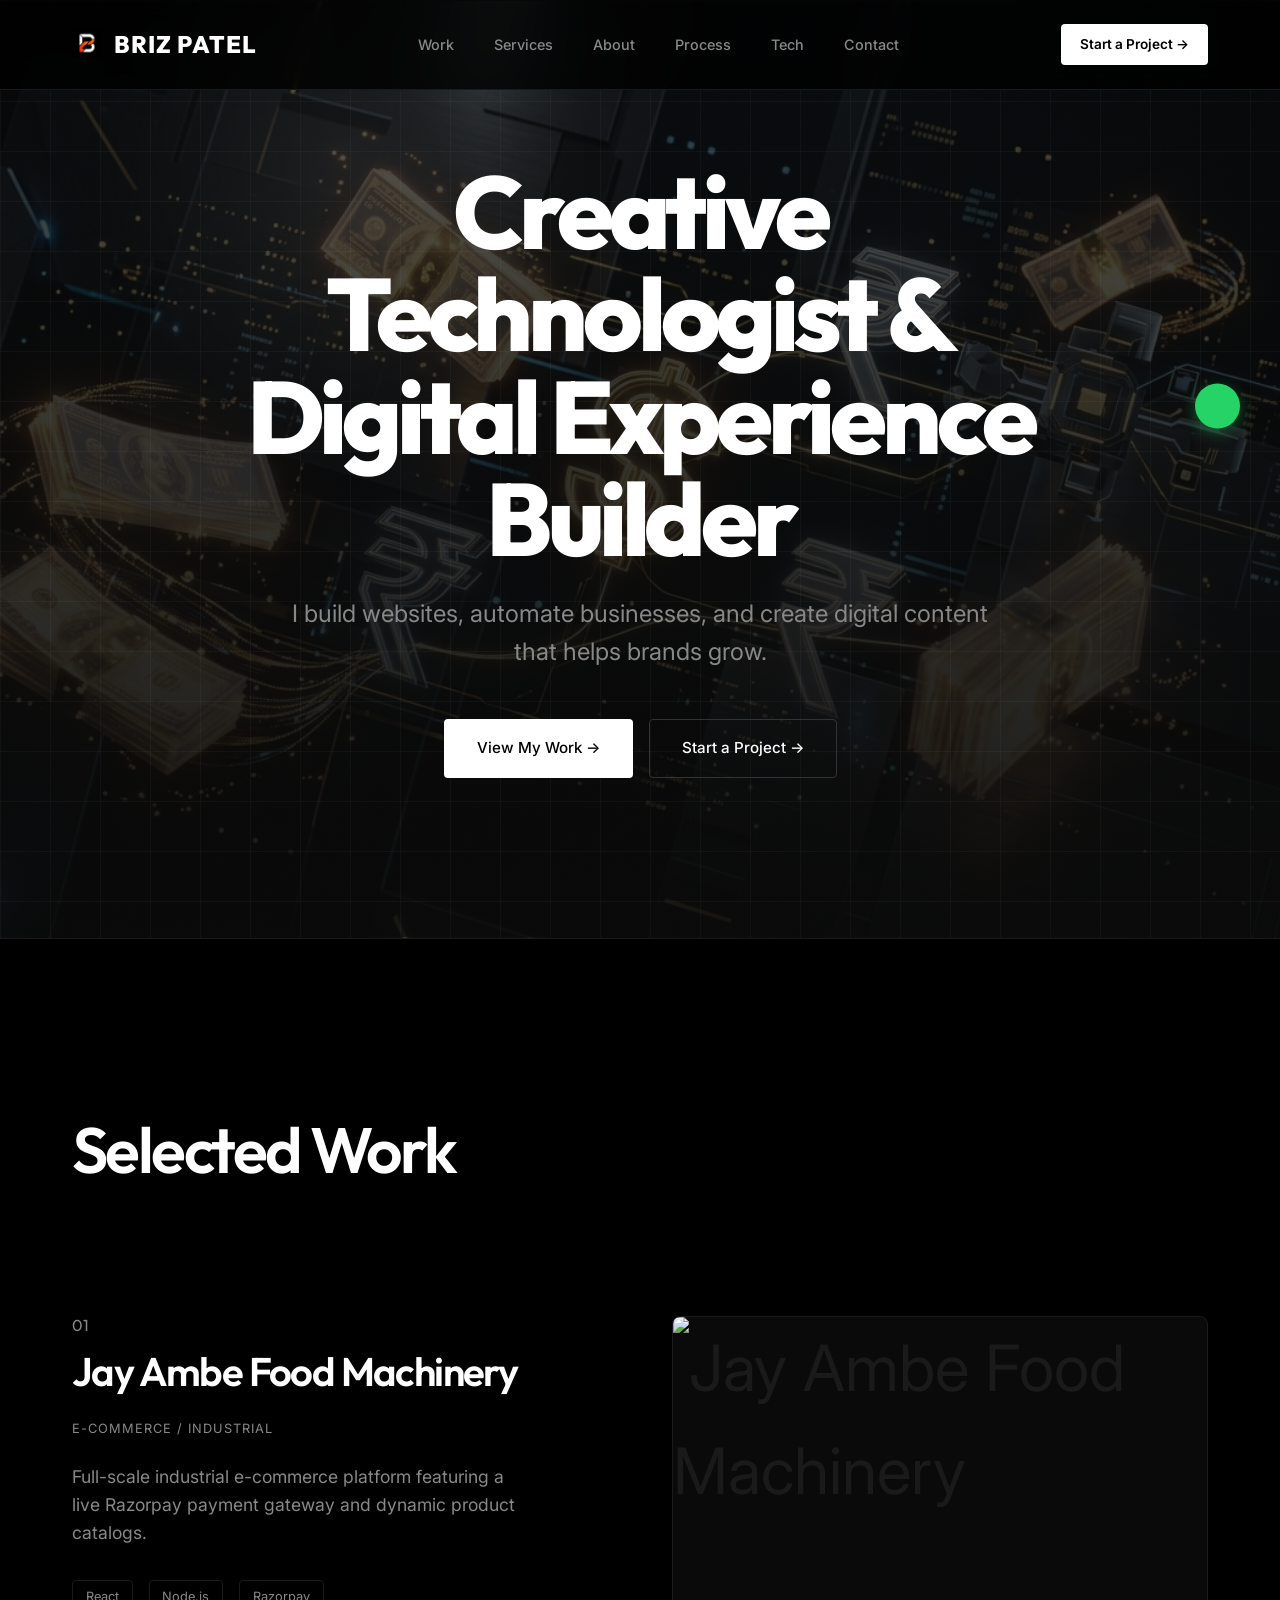
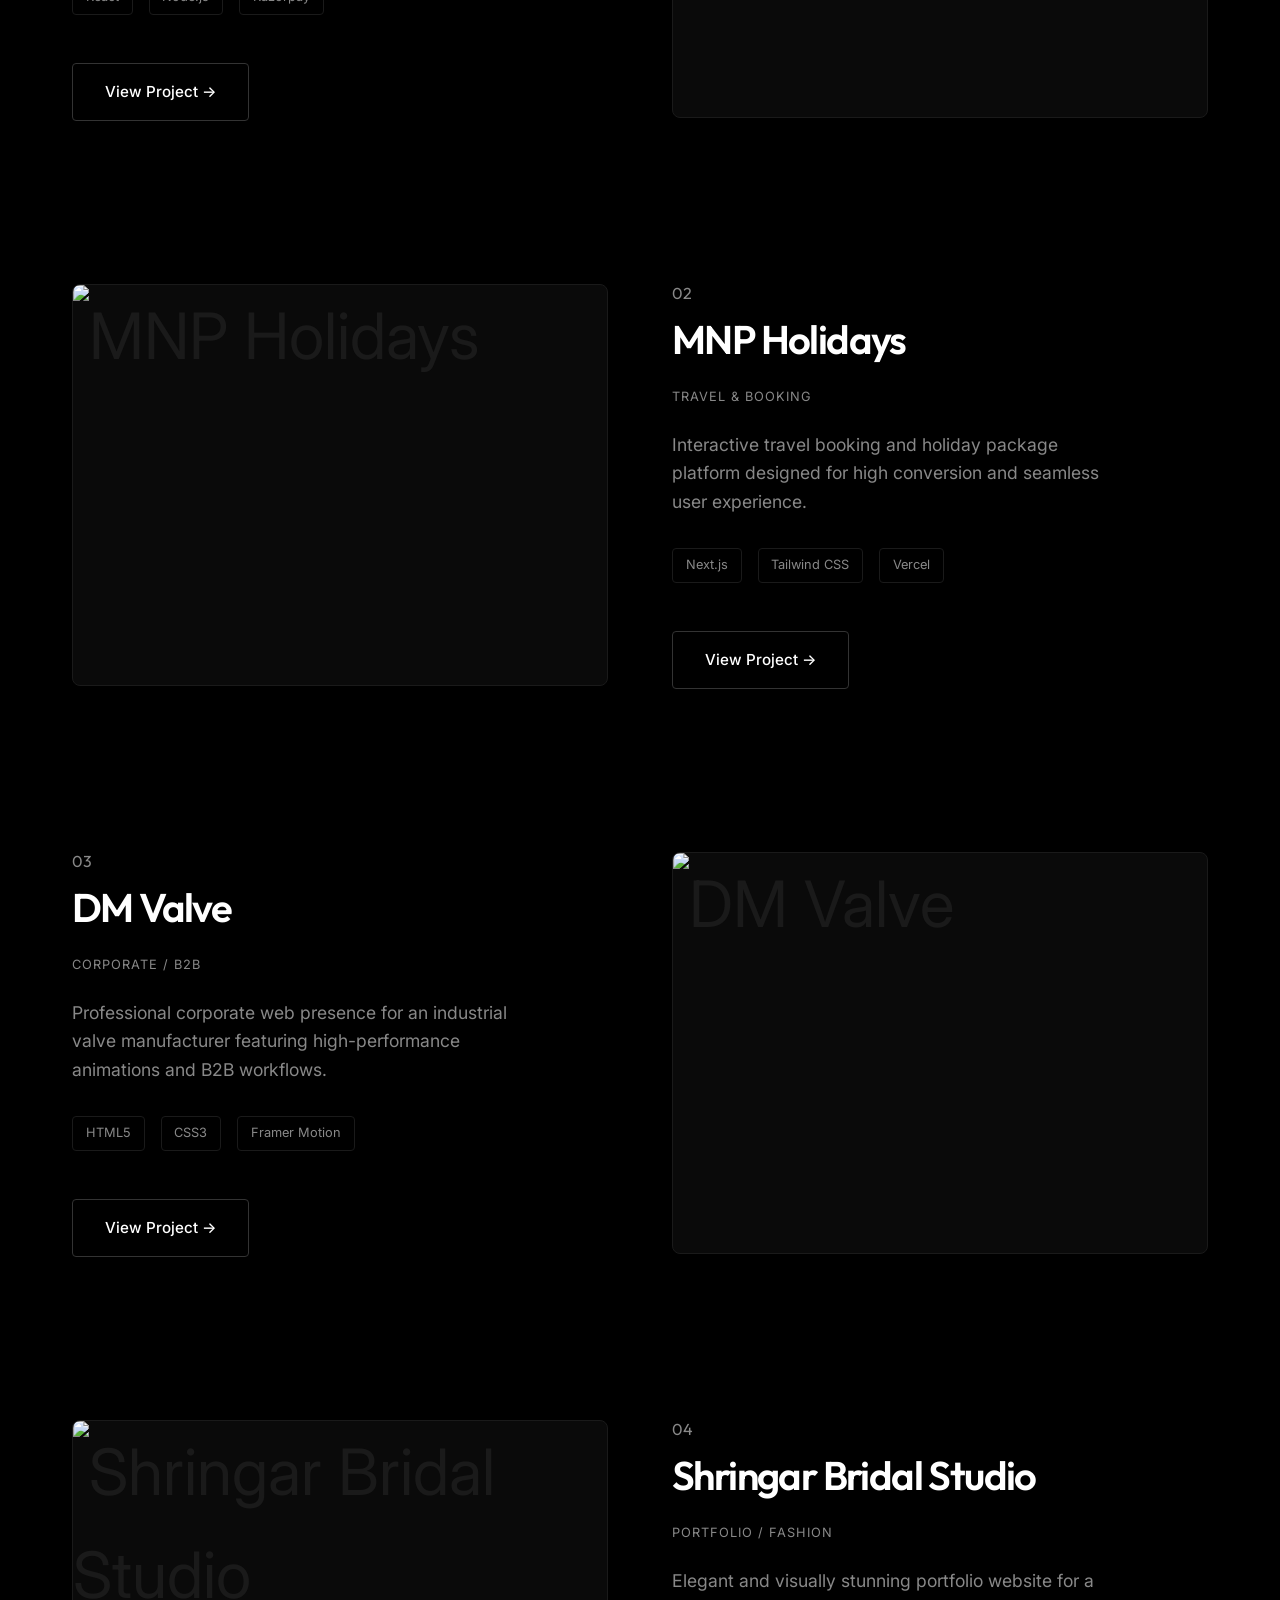
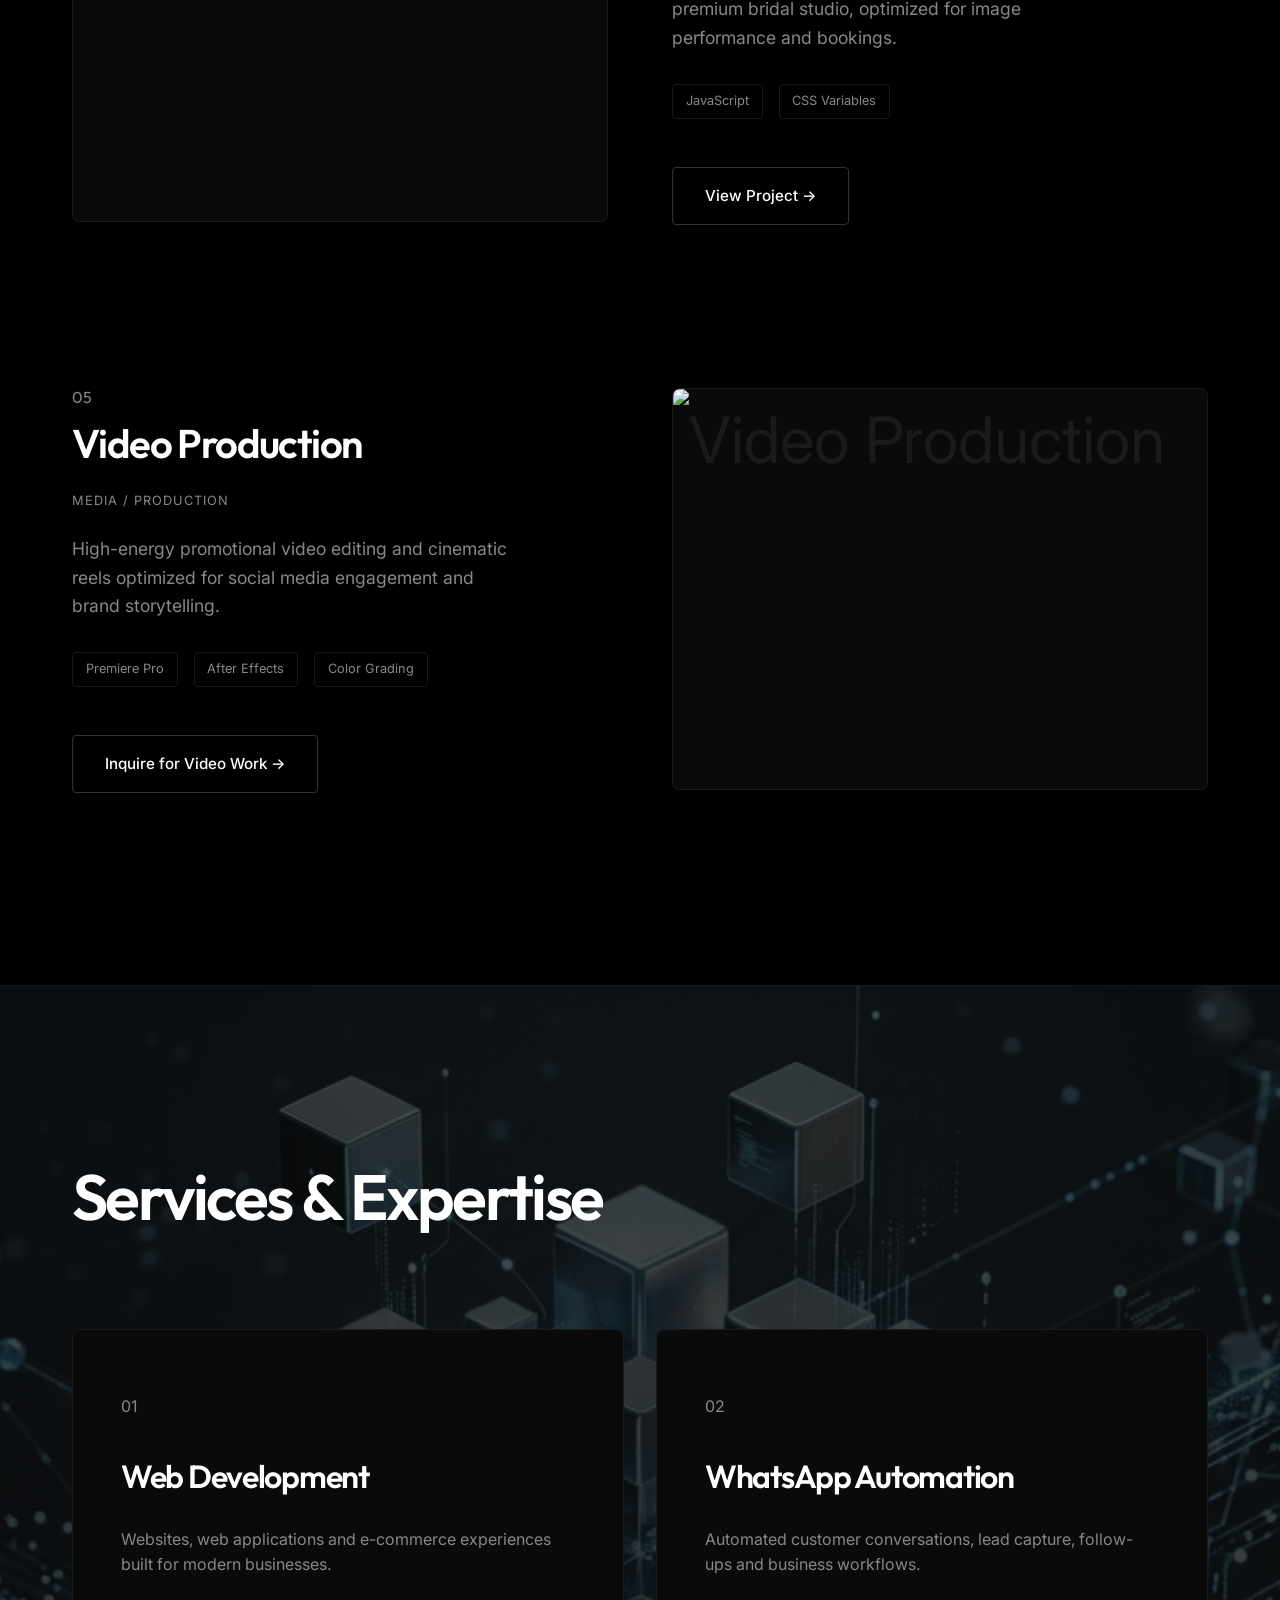
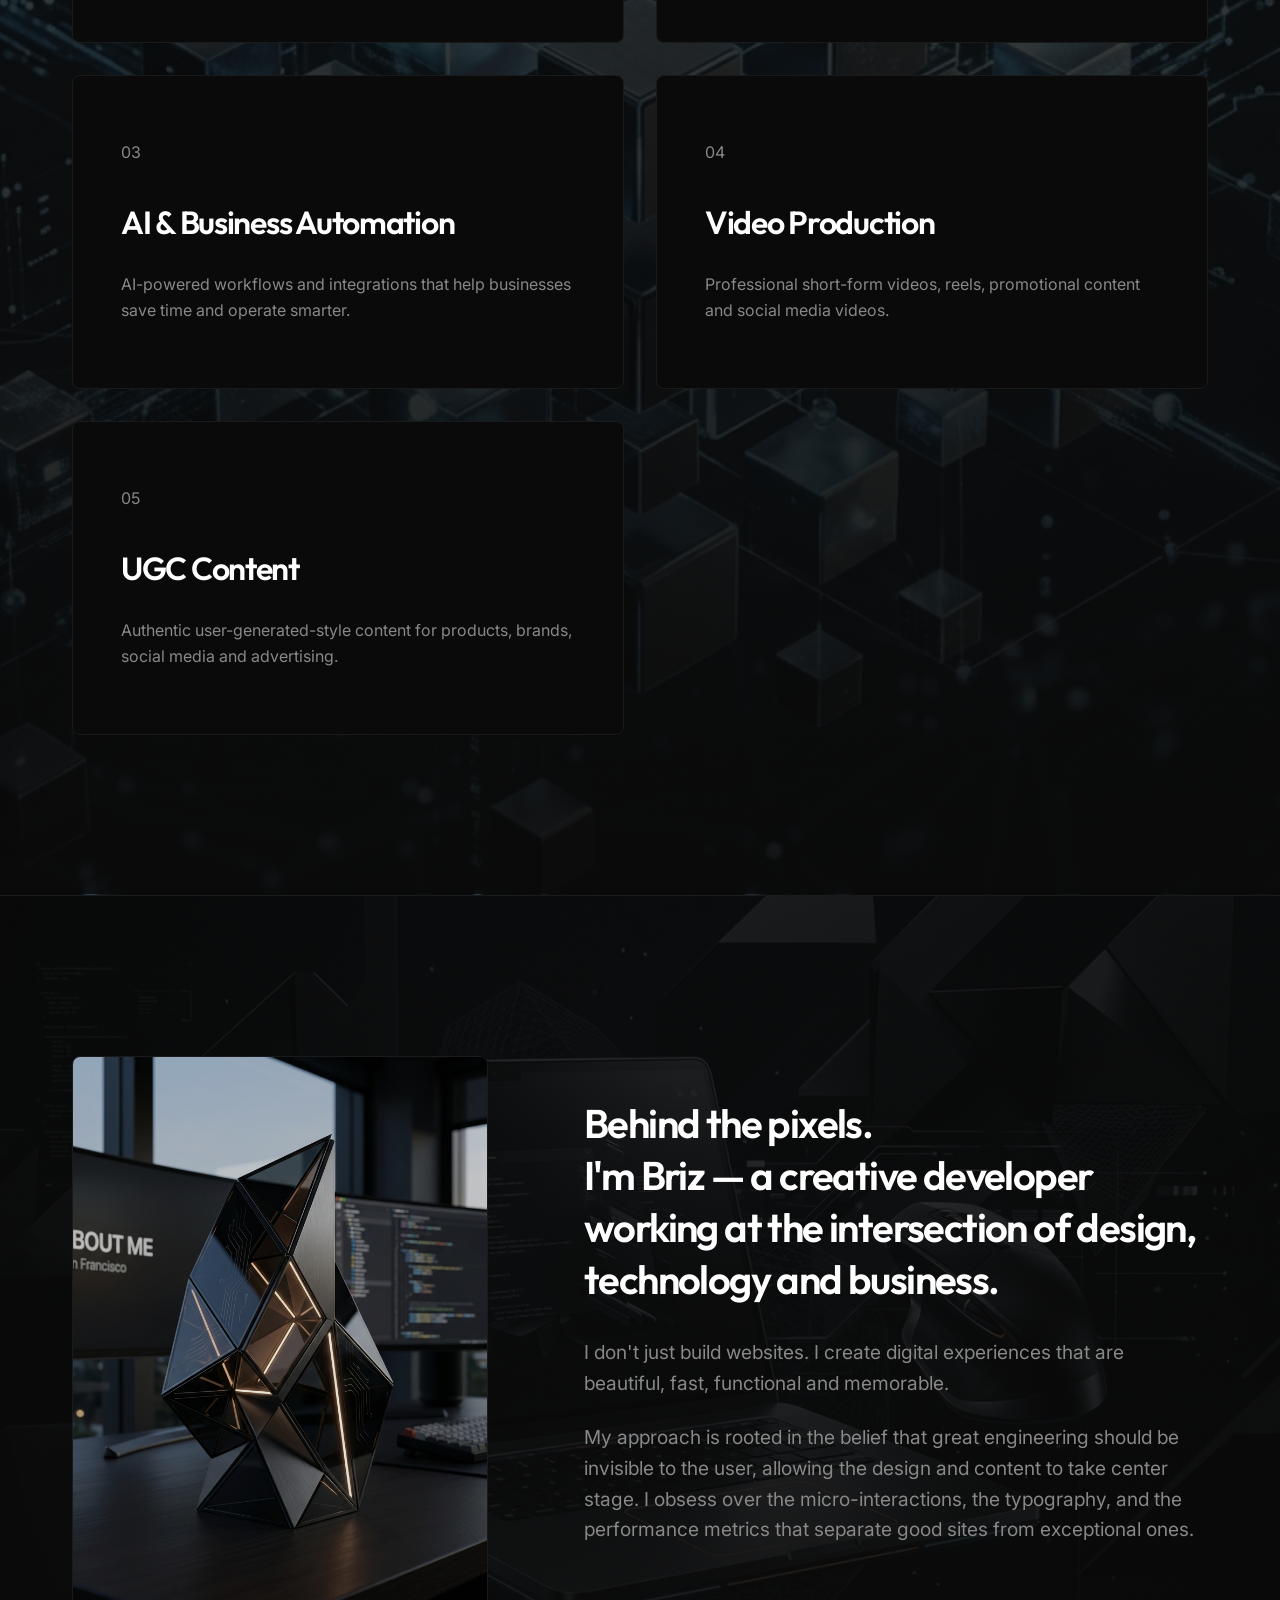
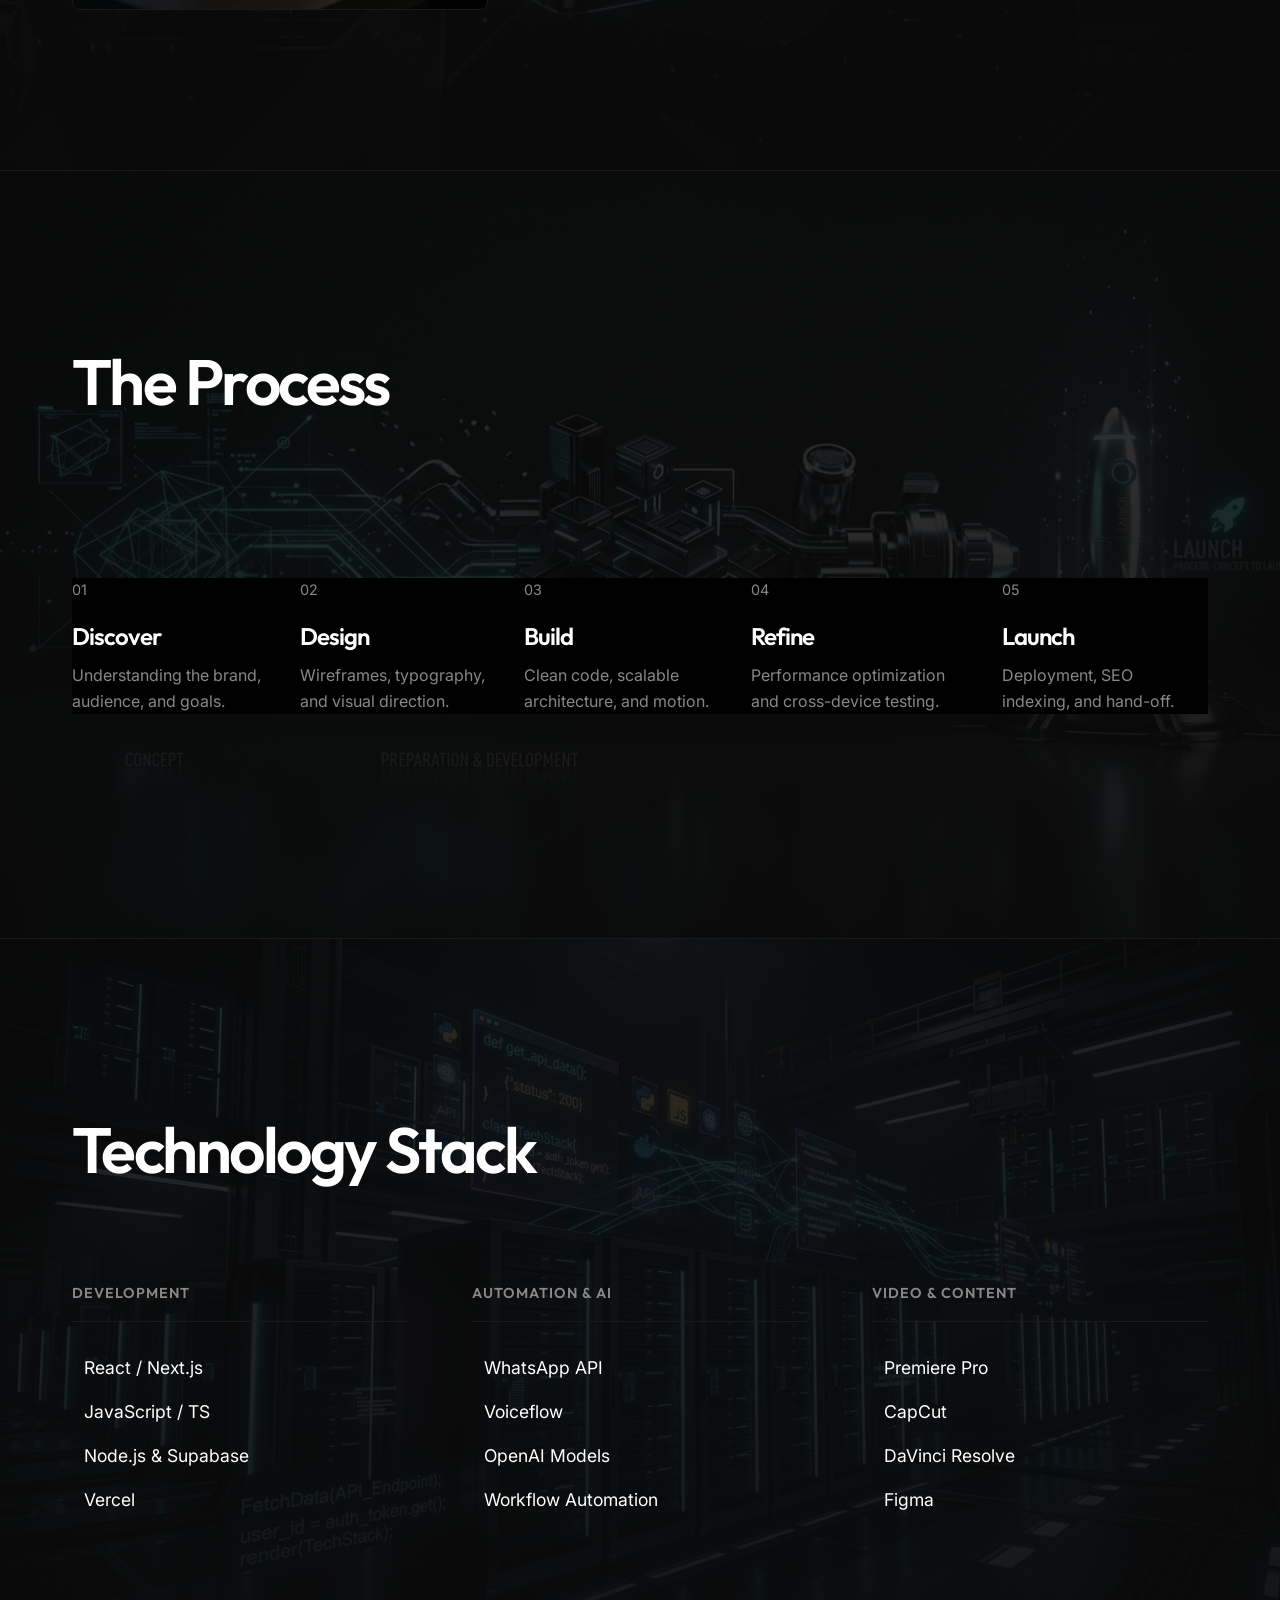
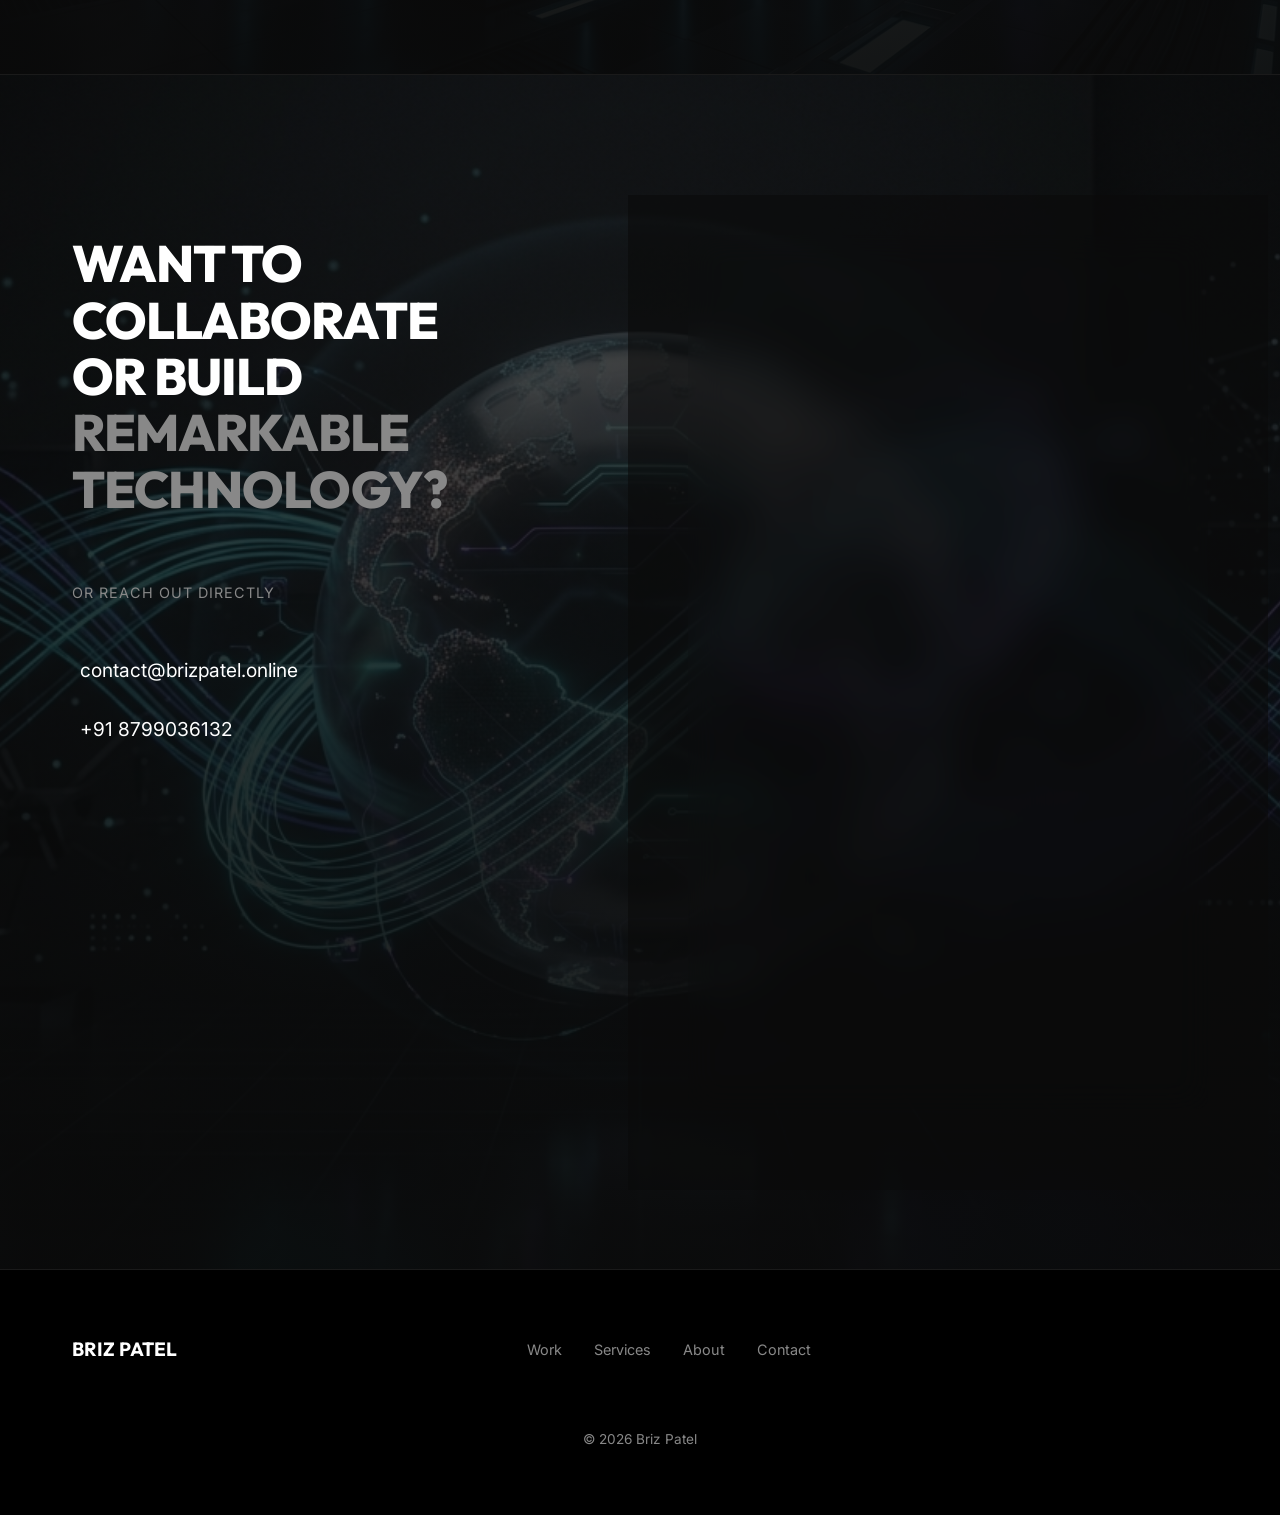
==== commit 25927bd0: "Restore BRIZ PATEL text and add flat orange logo icon next to it" ====
--- a/index.html
+++ b/index.html
@@ -278,7 +278,7 @@
     <!-- Navigation -->
     <nav>
         <div class="container nav-inner">
-            <a href="#home" class="logo" style="display: flex; align-items: center;"><img src="assets/images/briz_logo.jpg" alt="Briz Patel Logo" style="height: 45px; mix-blend-mode: screen; margin-top: -5px;"></a>
+            <a href="#home" class="logo" style="display: flex; align-items: center; gap: 12px; font-weight: 800; font-size: 1.5rem; text-decoration: none; color: #fff; letter-spacing: 1px;"><img src="assets/images/briz_logo.jpg" alt="Briz Patel Logo" style="height: 30px; mix-blend-mode: screen; margin-top: -2px;">BRIZ PATEL</a>
             <ul class="nav-links">
                 <li><a href="#work">Work</a></li>
                 <li><a href="#services">Services</a></li>
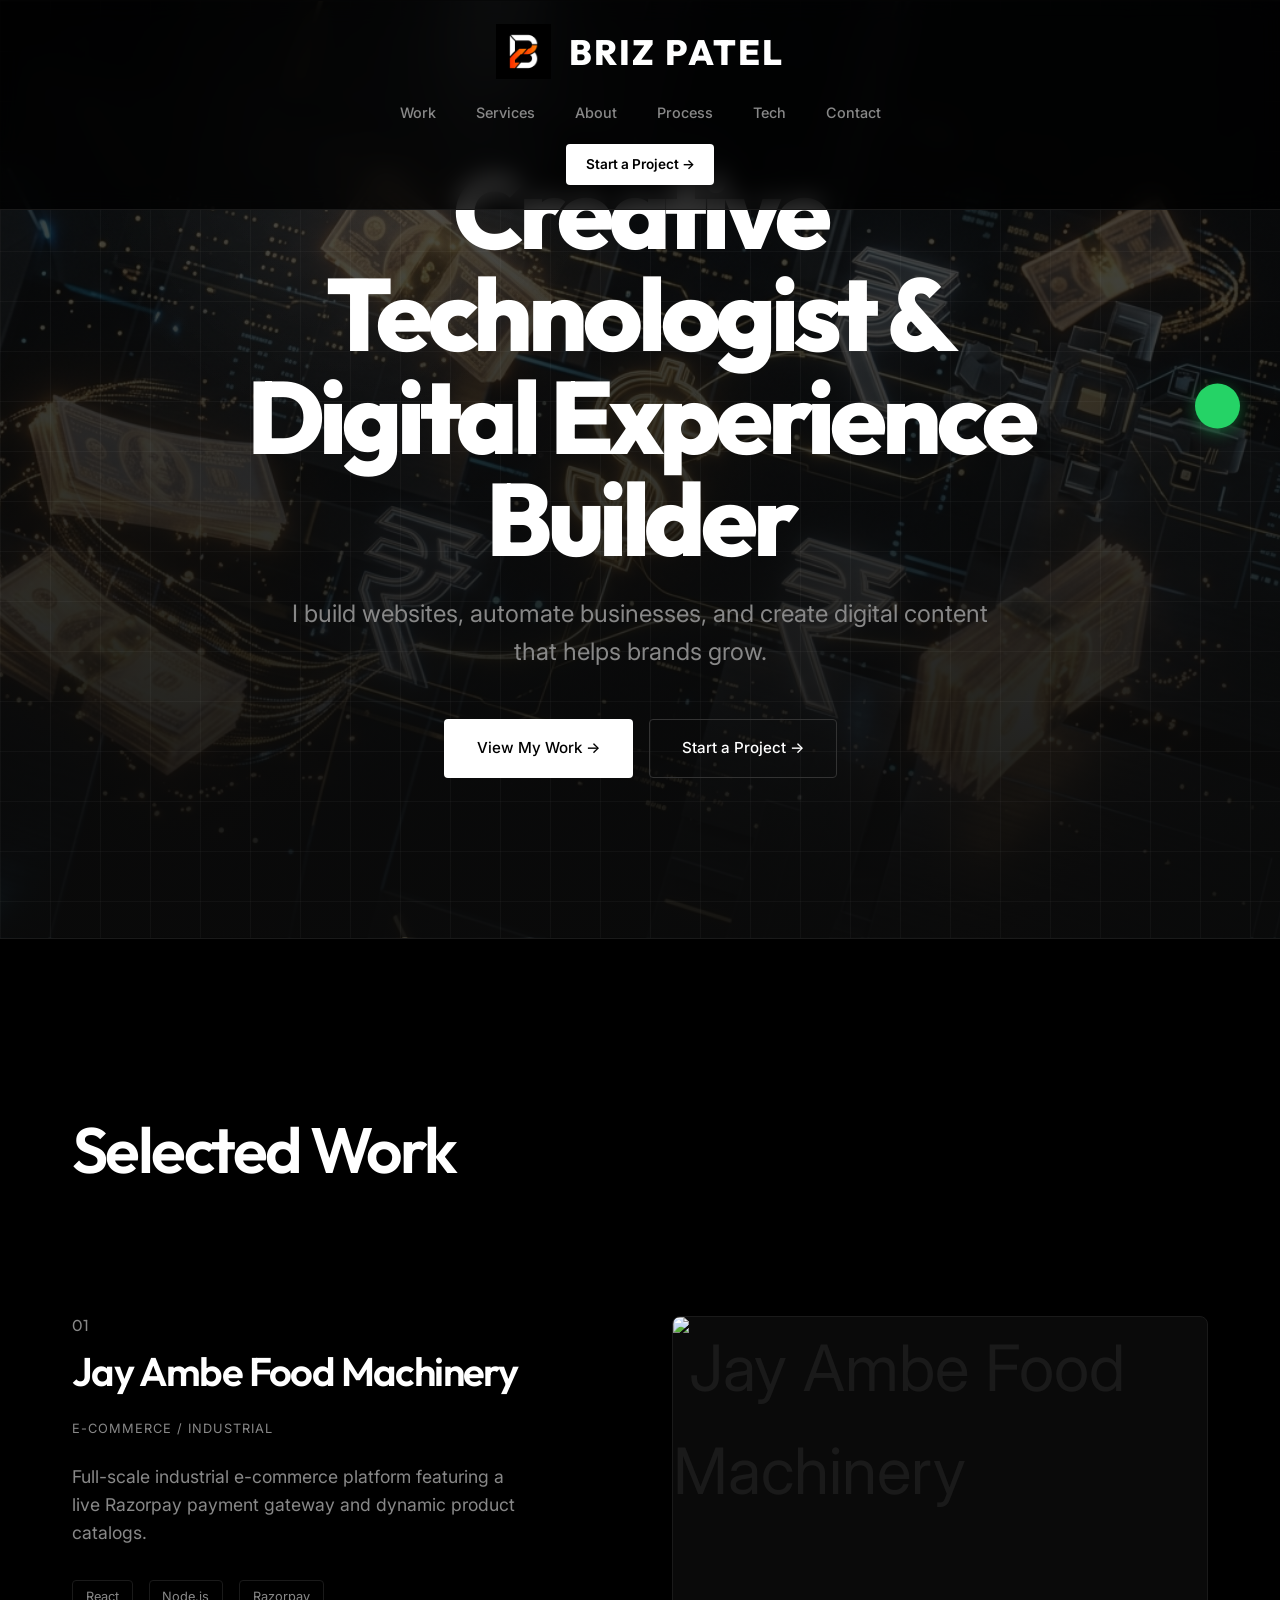
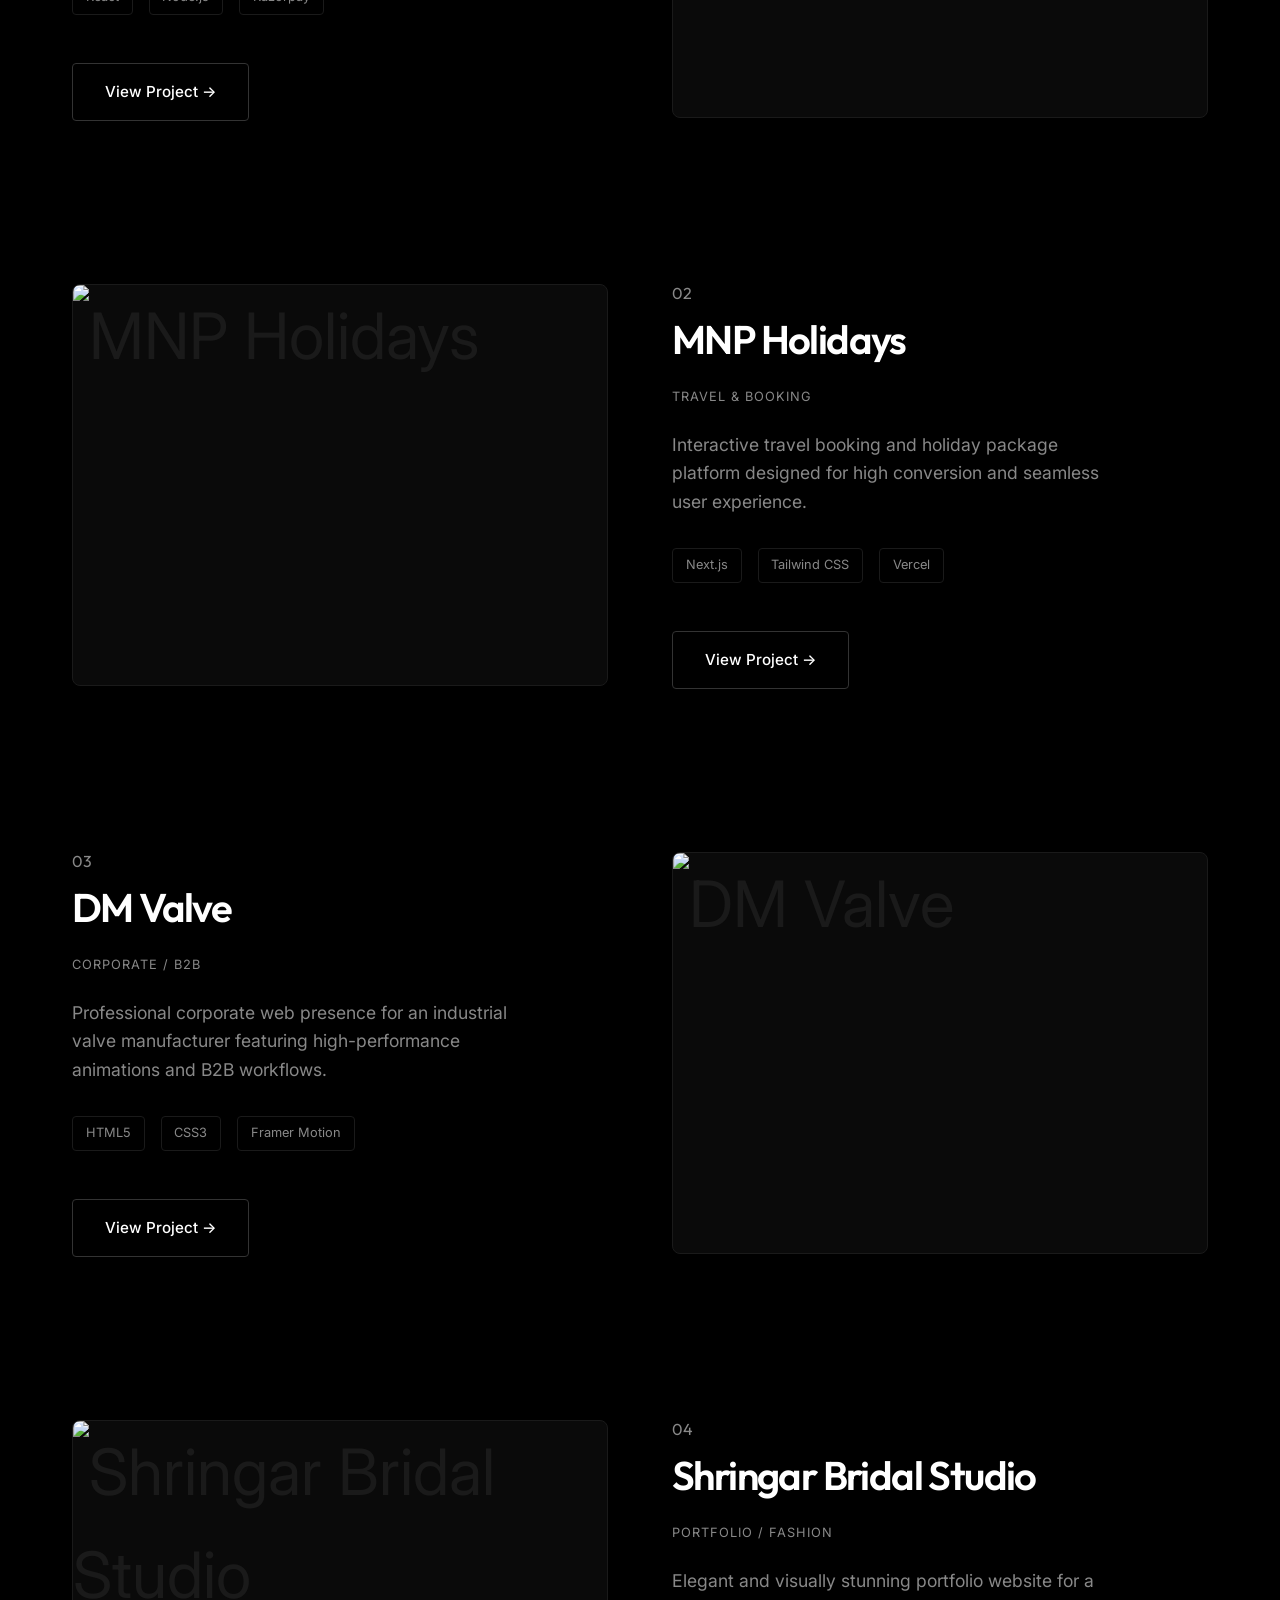
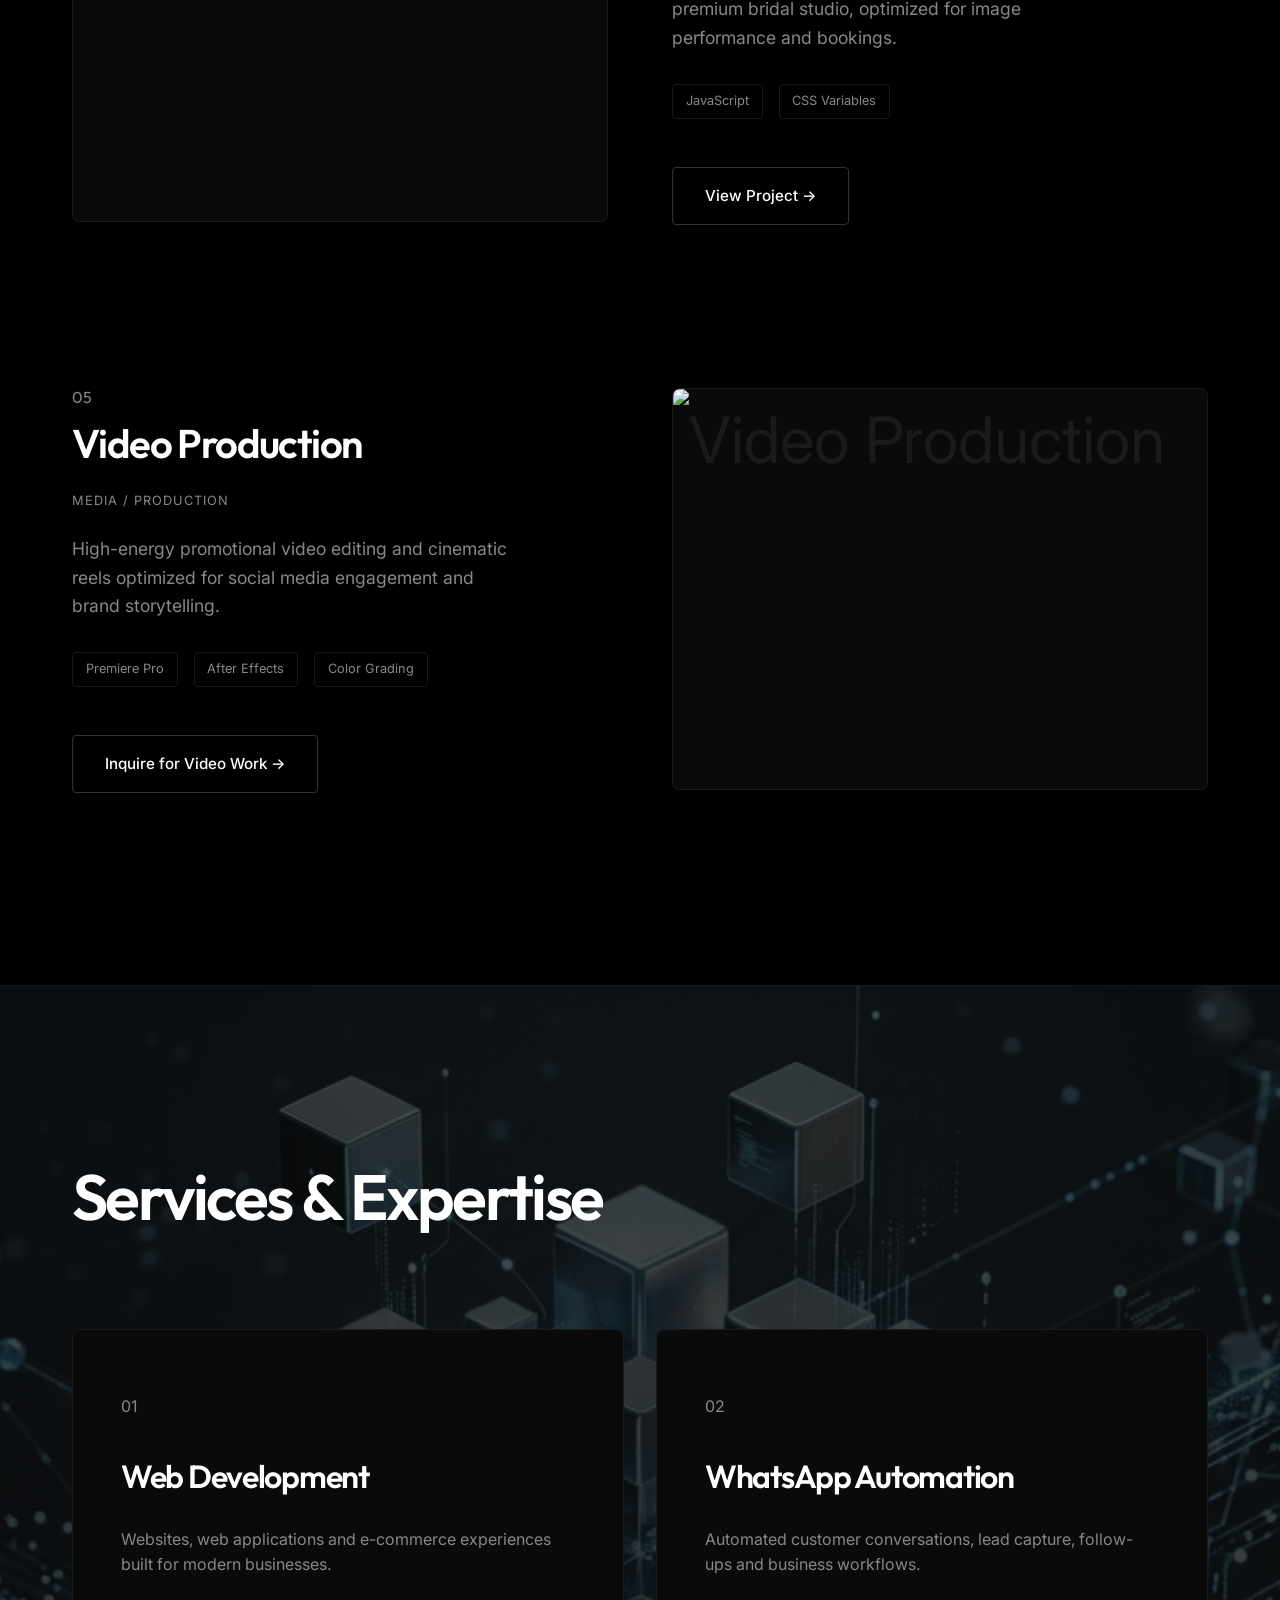
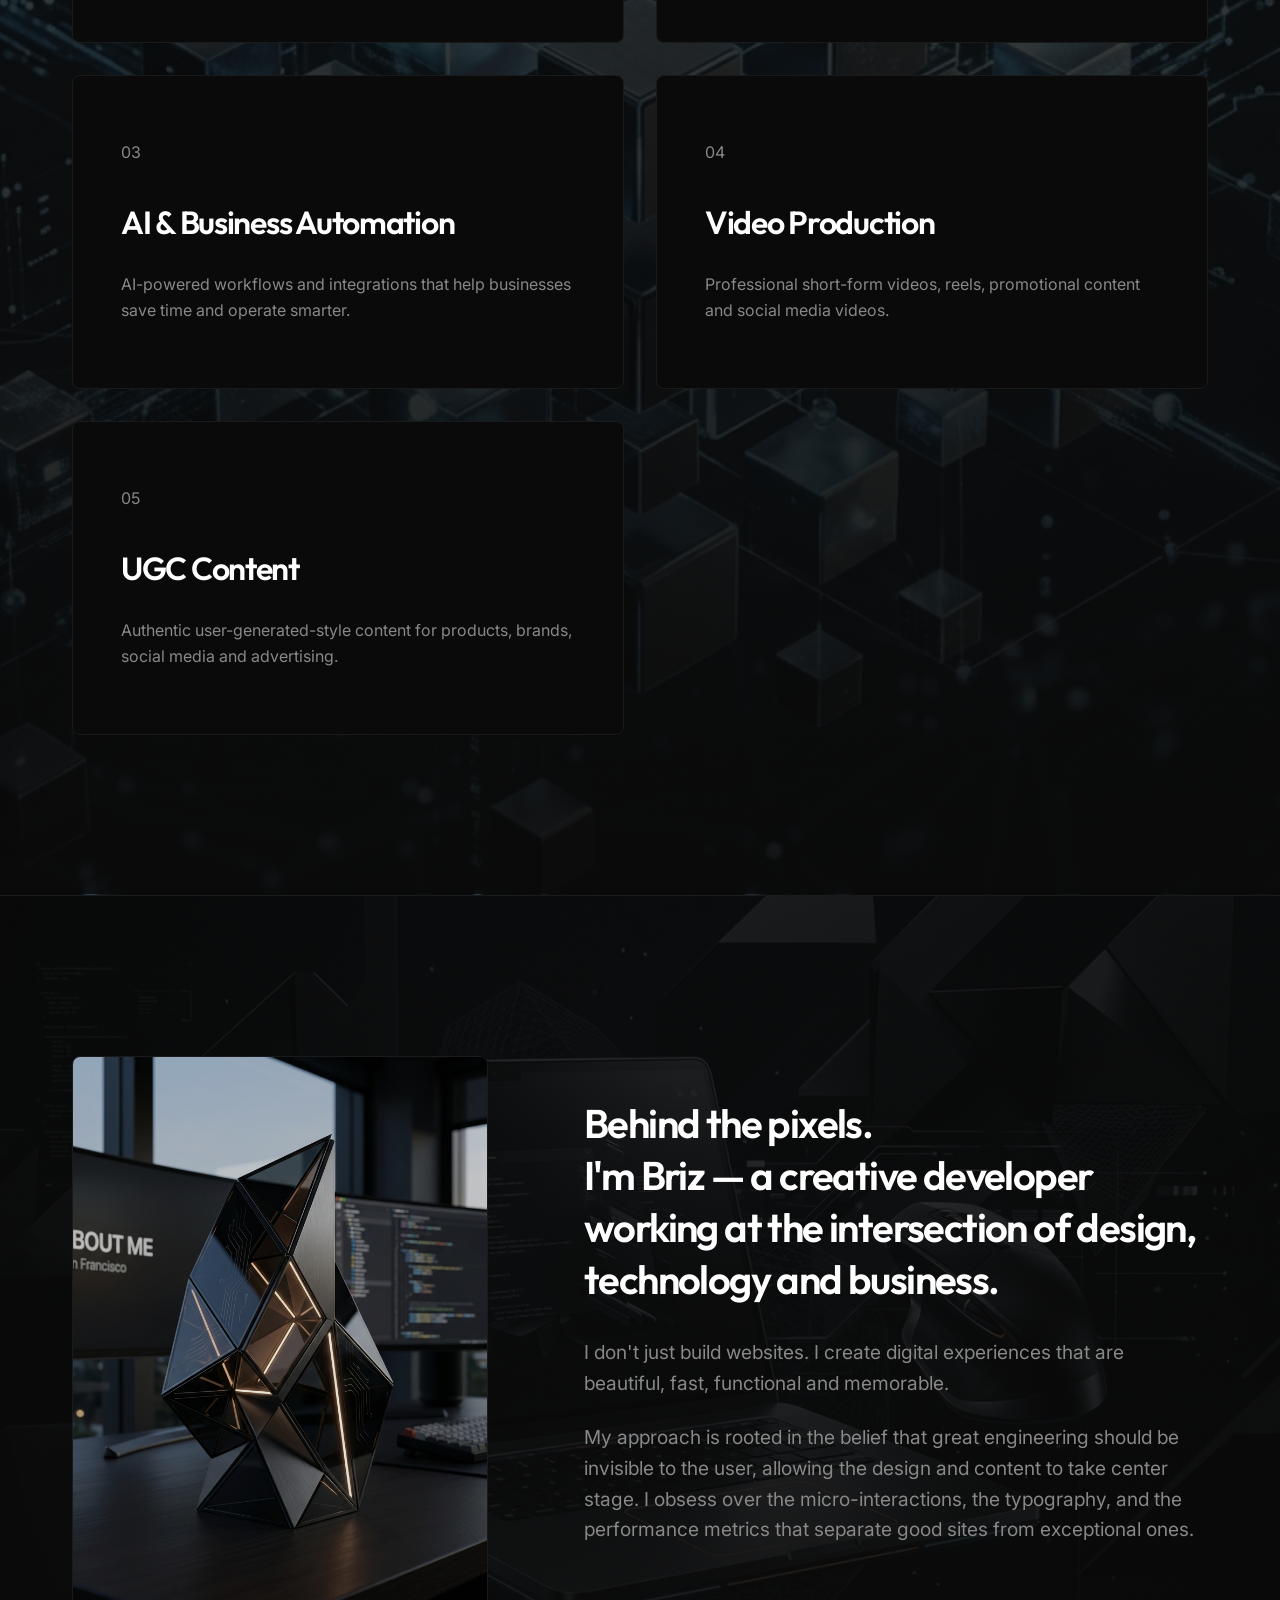
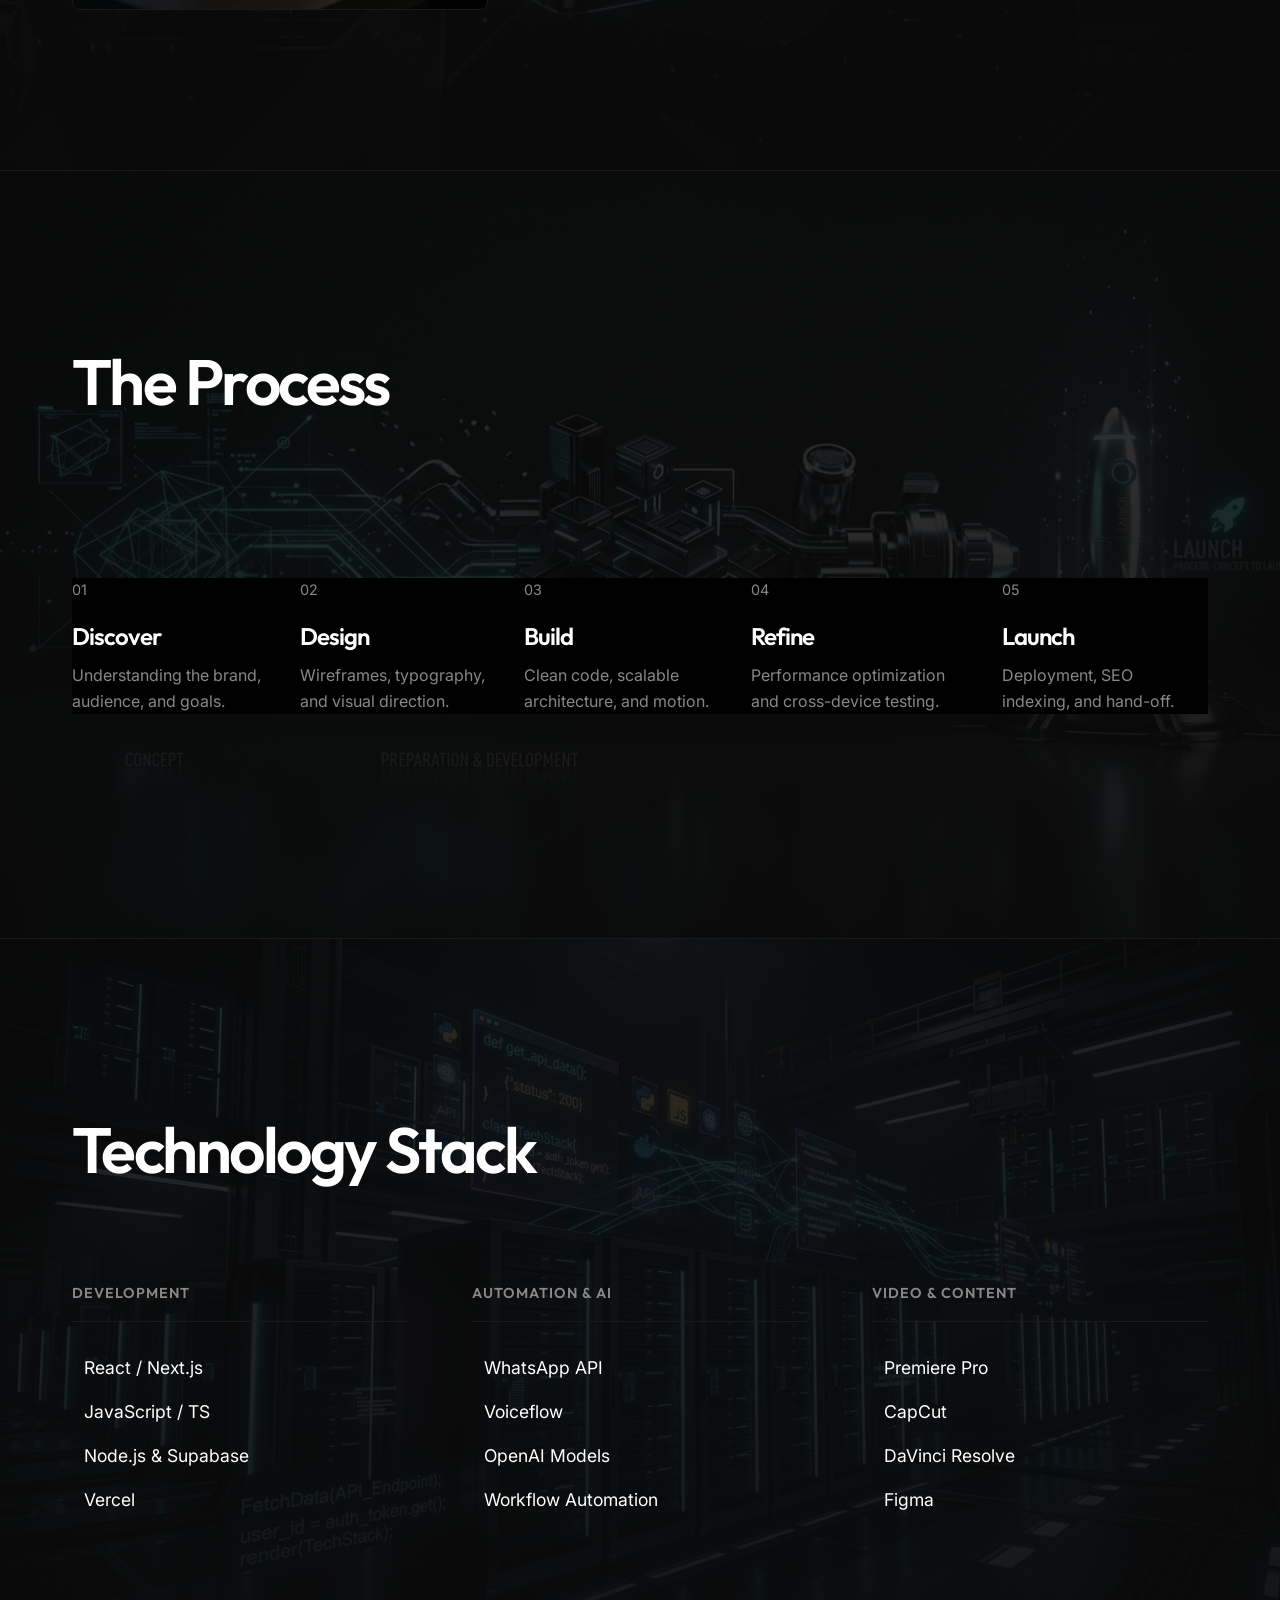
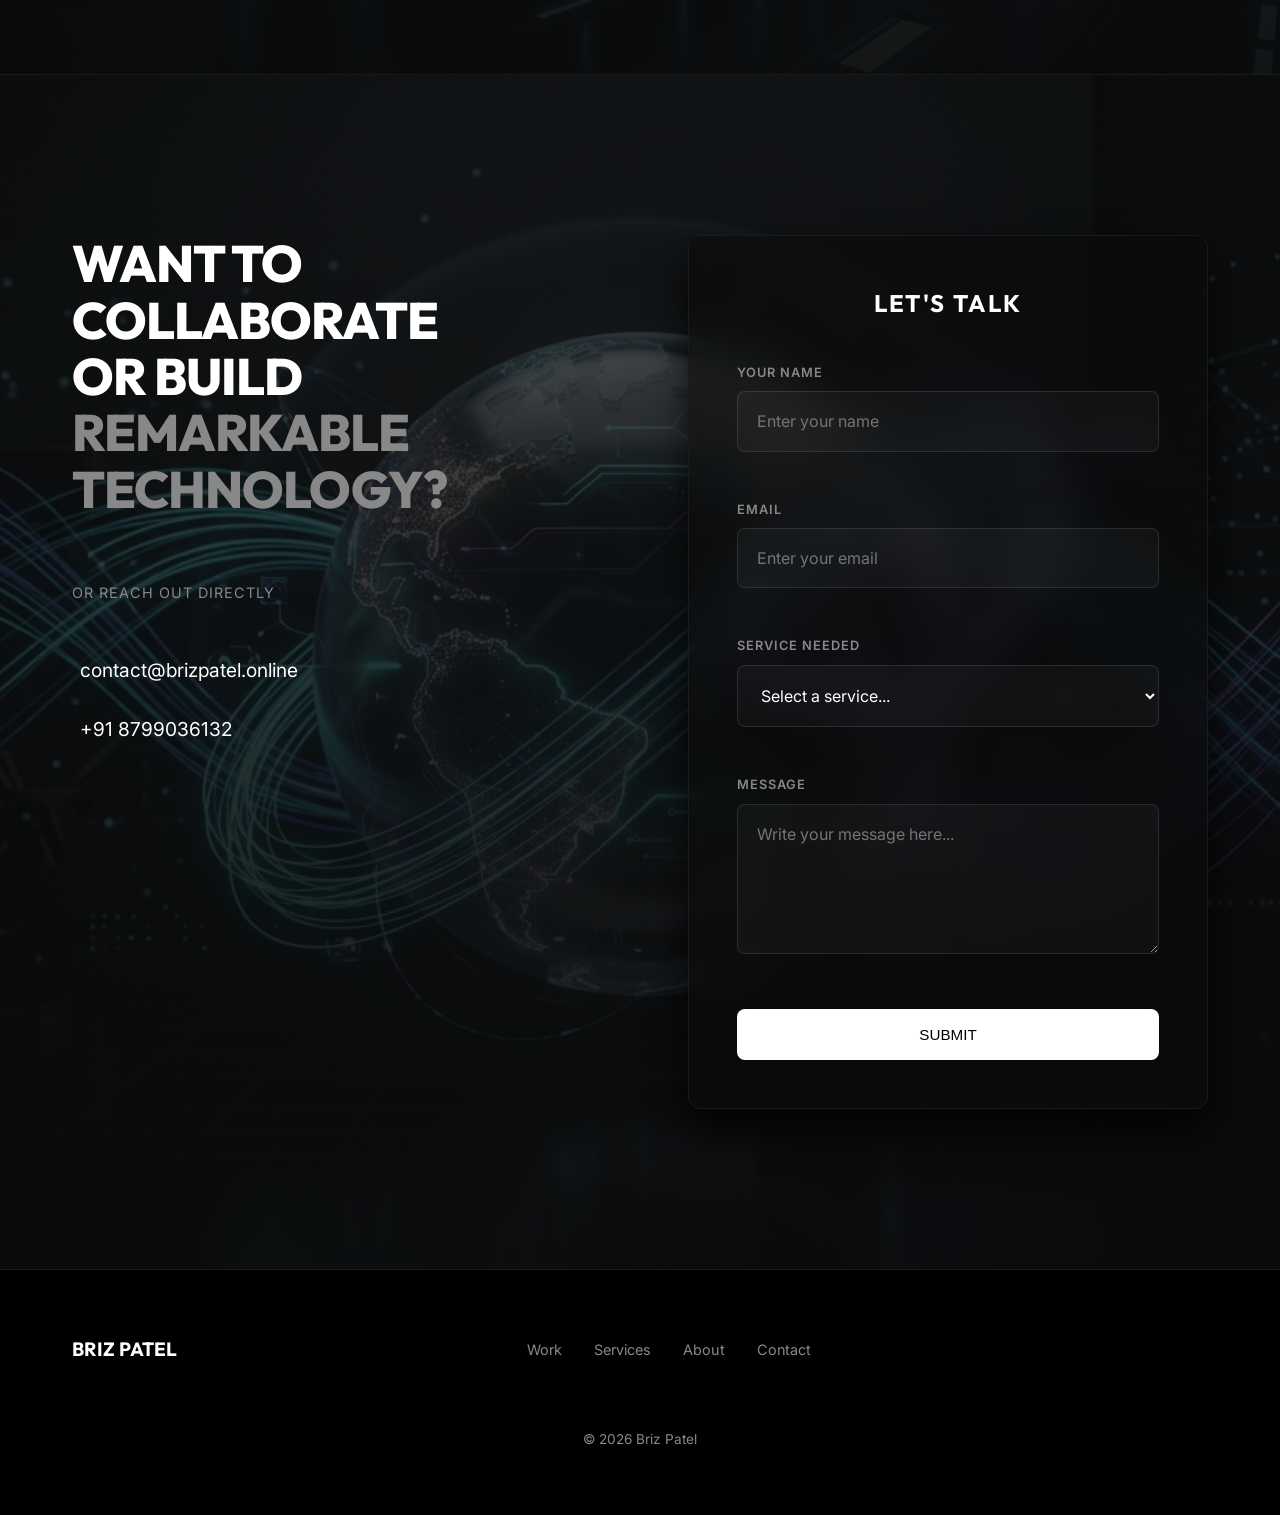
==== commit 3142bff4: "Update navbar layout to stacked/centered, increase logo size, and add favicon" ====
--- a/index.html
+++ b/index.html
@@ -75,7 +75,7 @@
             padding: 1.5rem 0; background: rgba(0,0,0,0.8); backdrop-filter: blur(12px);
             border-bottom: 1px solid var(--border-subtle); transition: transform 0.3s;
         }
-        .nav-inner { display: flex; justify-content: space-between; align-items: center; }
+        .nav-inner { display: flex; flex-direction: column; justify-content: center; align-items: center; gap: 1.2rem; }
         .logo { font-size: 1.25rem; font-weight: 800; text-decoration: none; color: var(--text-primary); font-family: var(--font-head); }
         .nav-links { display: flex; gap: 2.5rem; list-style: none; }
         .nav-links a { color: var(--text-secondary); text-decoration: none; font-size: 0.9rem; font-weight: 500; transition: color 0.3s; }
@@ -278,7 +278,7 @@
     <!-- Navigation -->
     <nav>
         <div class="container nav-inner">
-            <a href="#home" class="logo" style="display: flex; align-items: center; gap: 12px; font-weight: 800; font-size: 1.5rem; text-decoration: none; color: #fff; letter-spacing: 1px;"><img src="assets/images/briz_logo.jpg" alt="Briz Patel Logo" style="height: 30px; mix-blend-mode: screen; margin-top: -2px;">BRIZ PATEL</a>
+            <a href="#home" class="logo" style="display: flex; align-items: center; gap: 18px; font-weight: 800; font-size: 2.2rem; text-decoration: none; color: #fff; letter-spacing: 2px;"><img src="assets/images/briz_logo.jpg" alt="Briz Patel Logo" style="height: 55px; mix-blend-mode: screen; margin-top: -2px;">BRIZ PATEL</a>
             <ul class="nav-links">
                 <li><a href="#work">Work</a></li>
                 <li><a href="#services">Services</a></li>
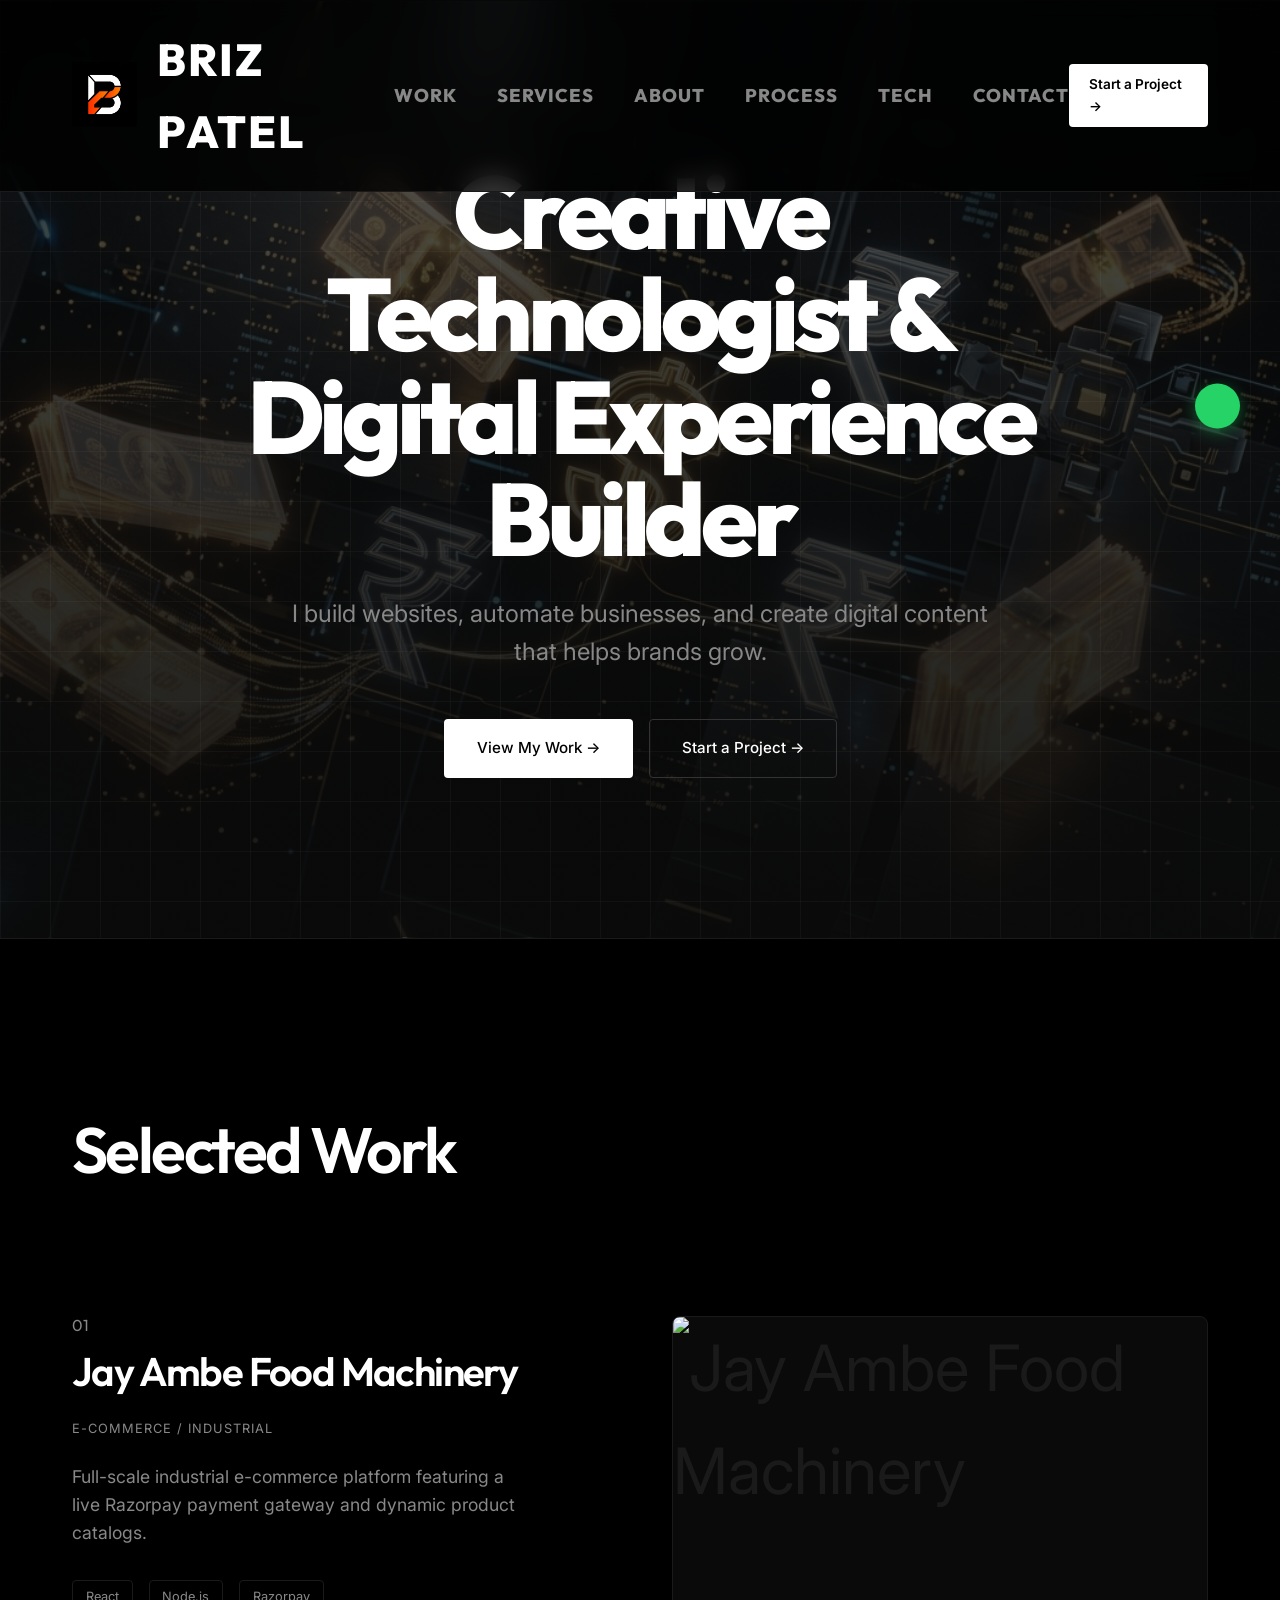
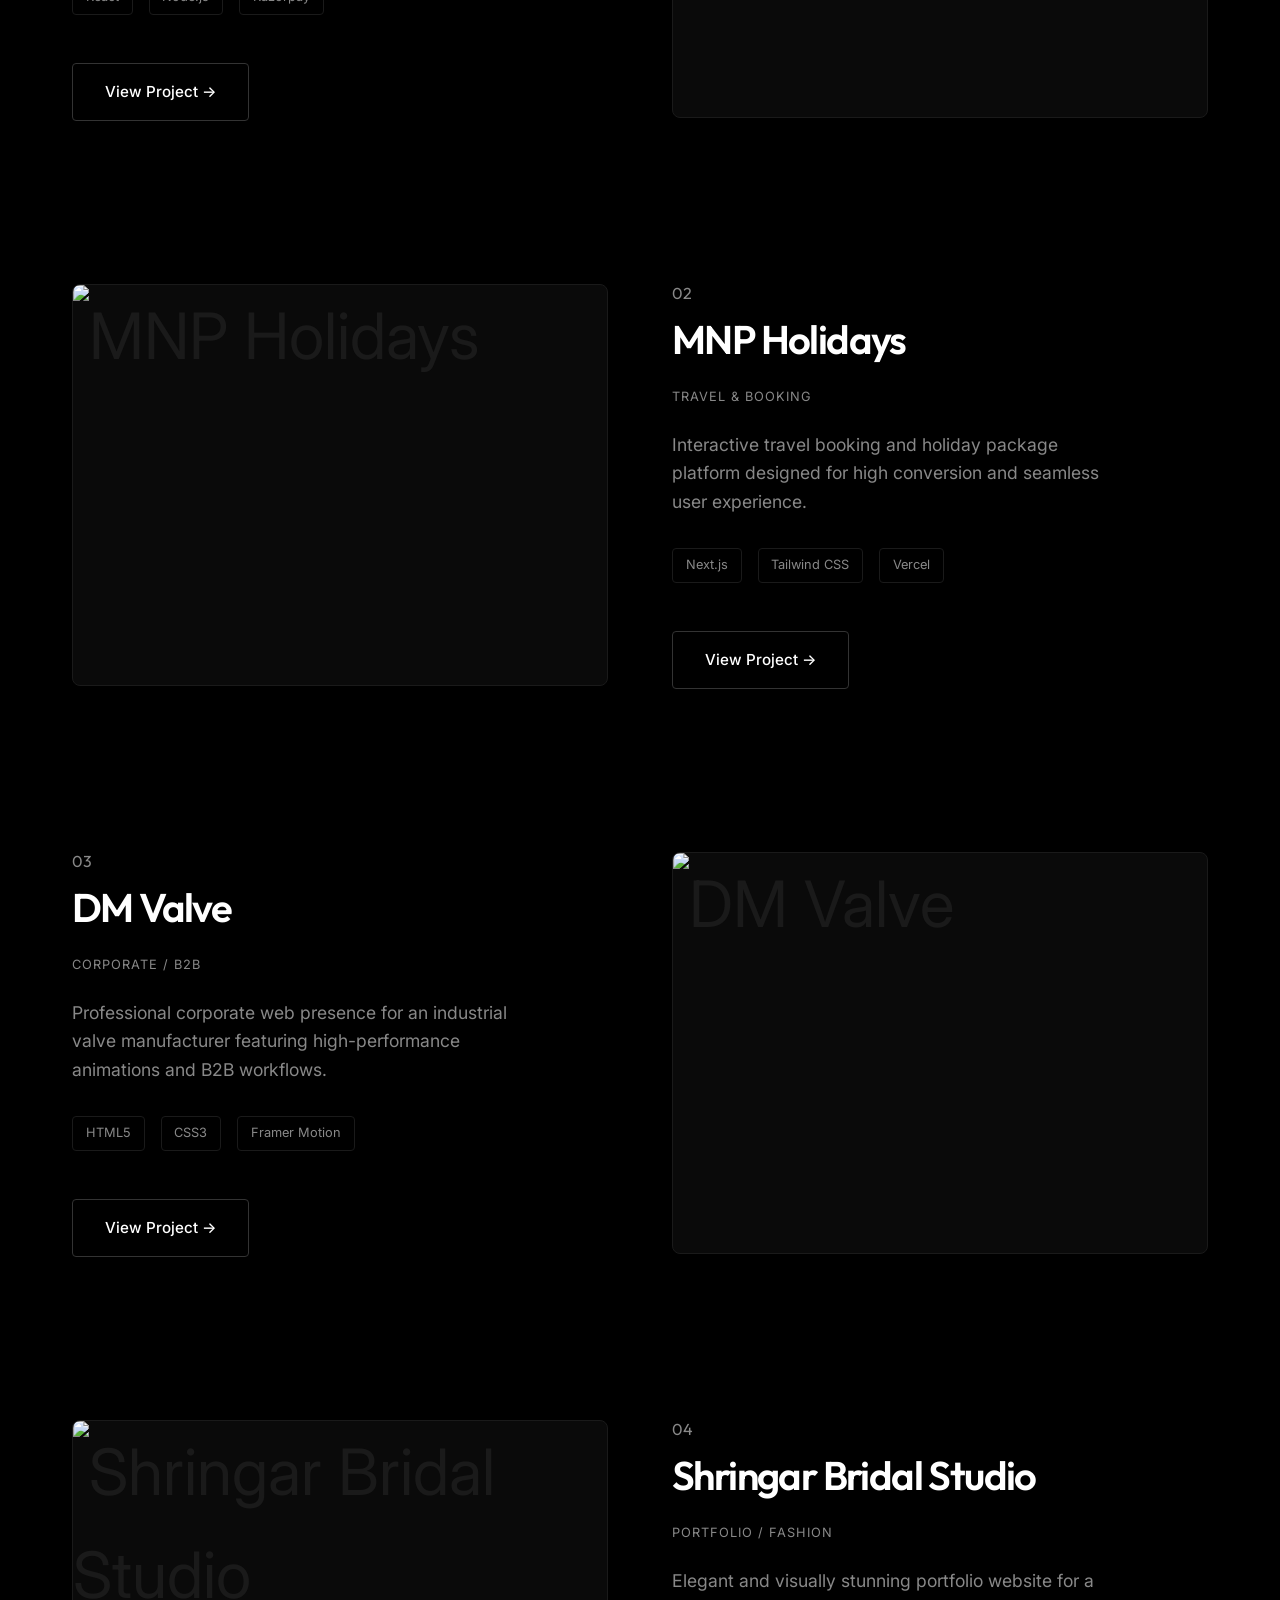
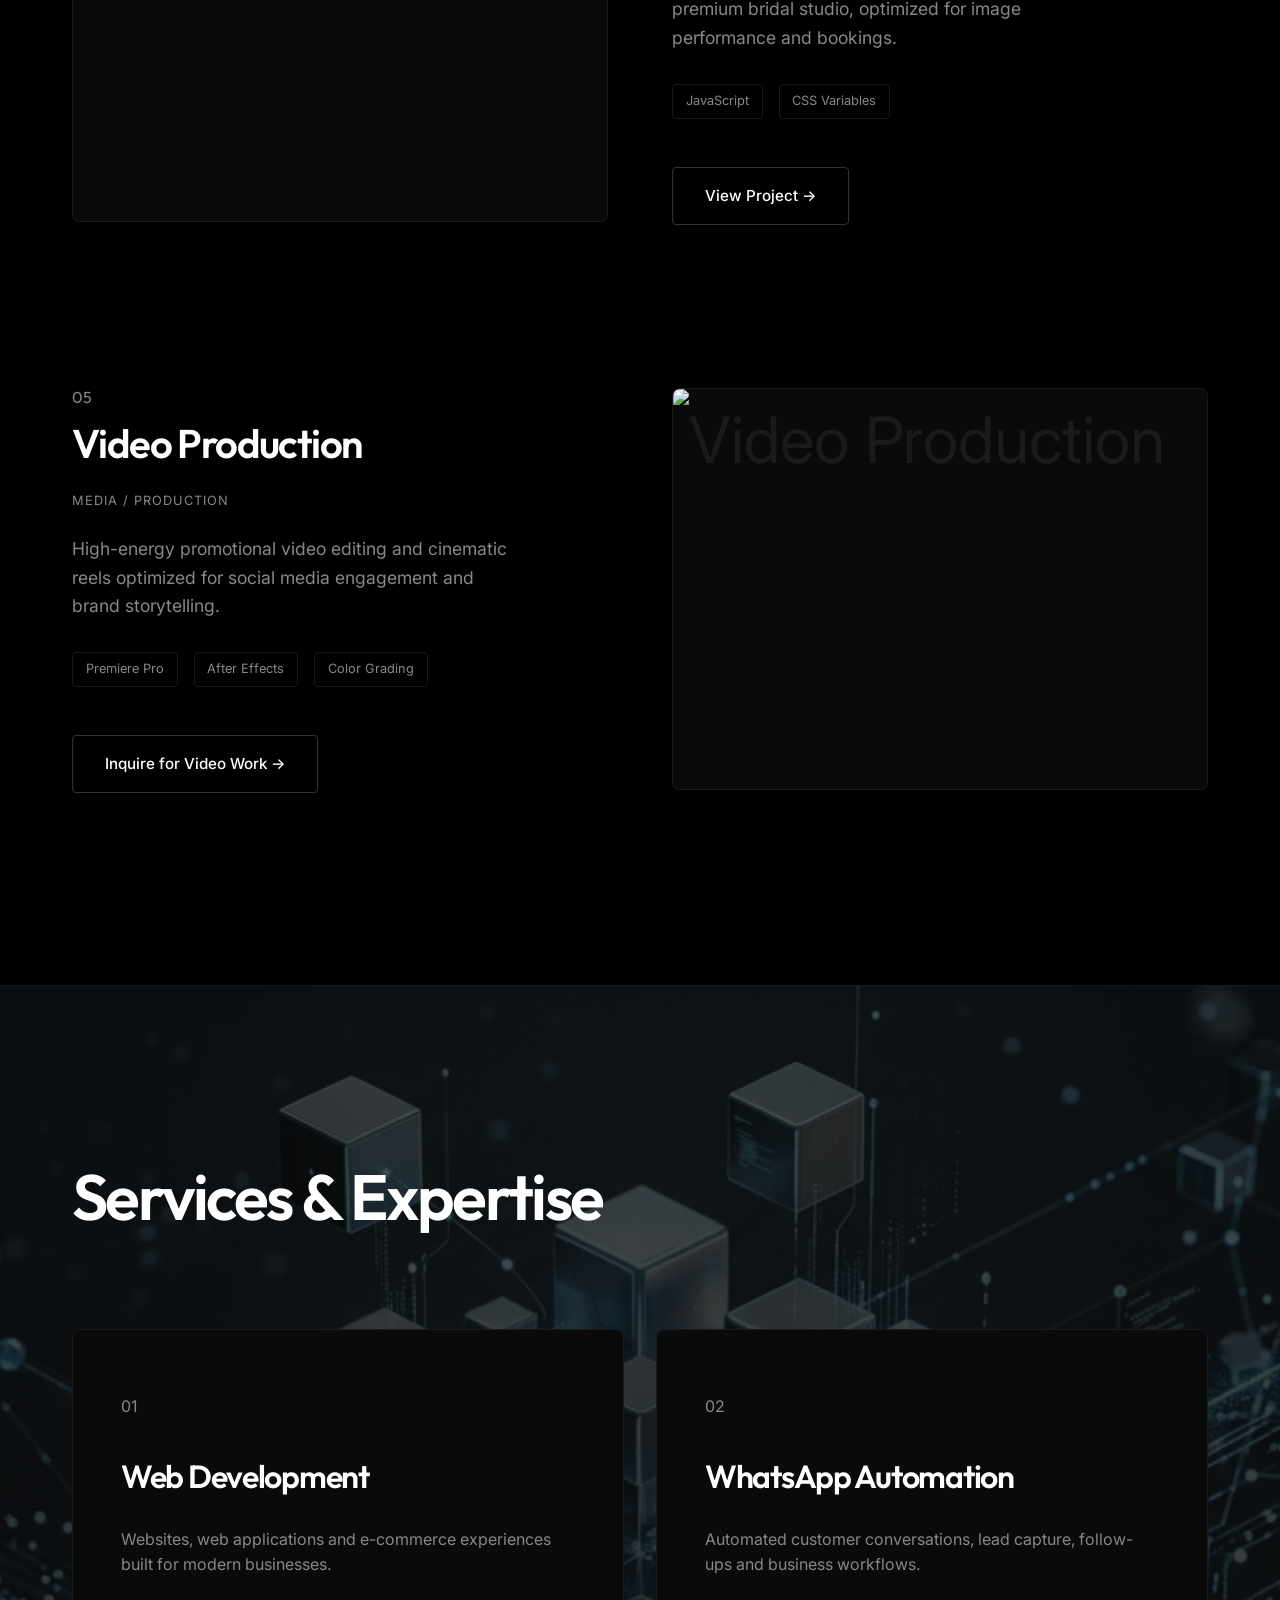
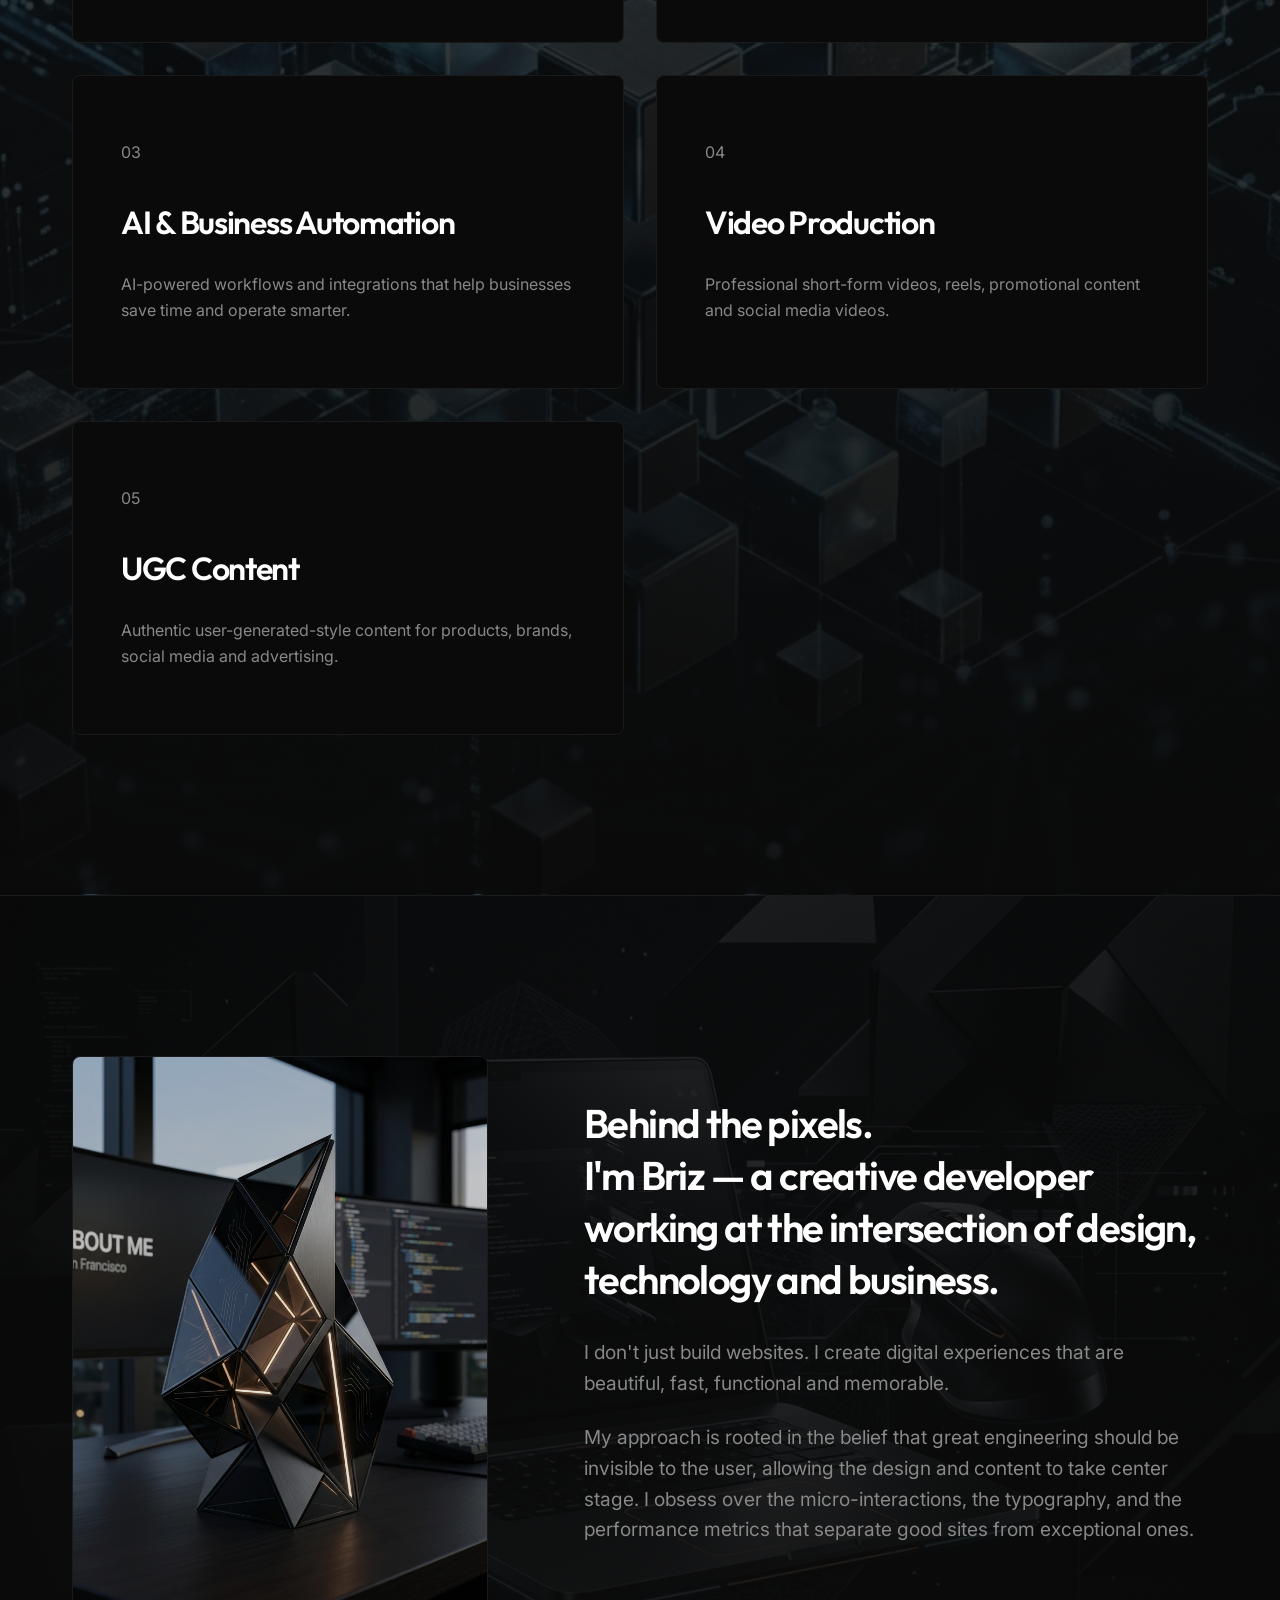
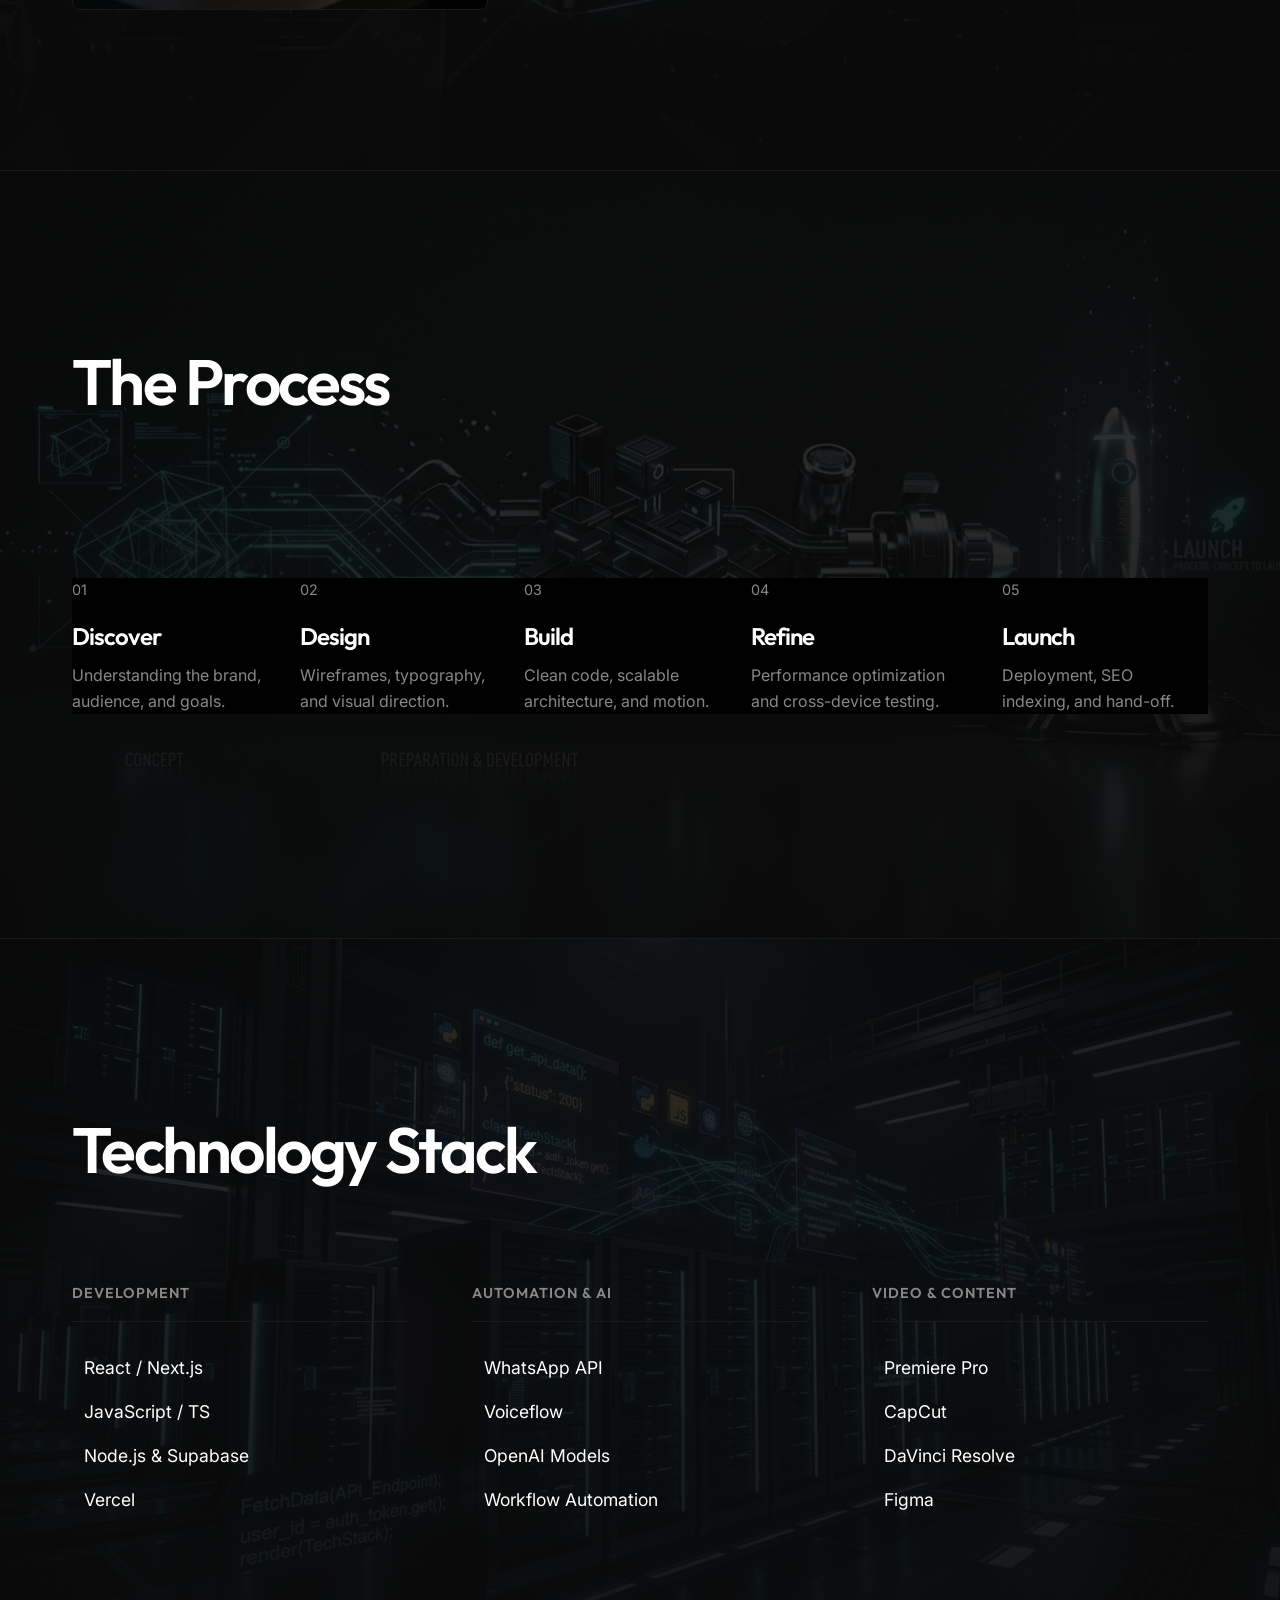
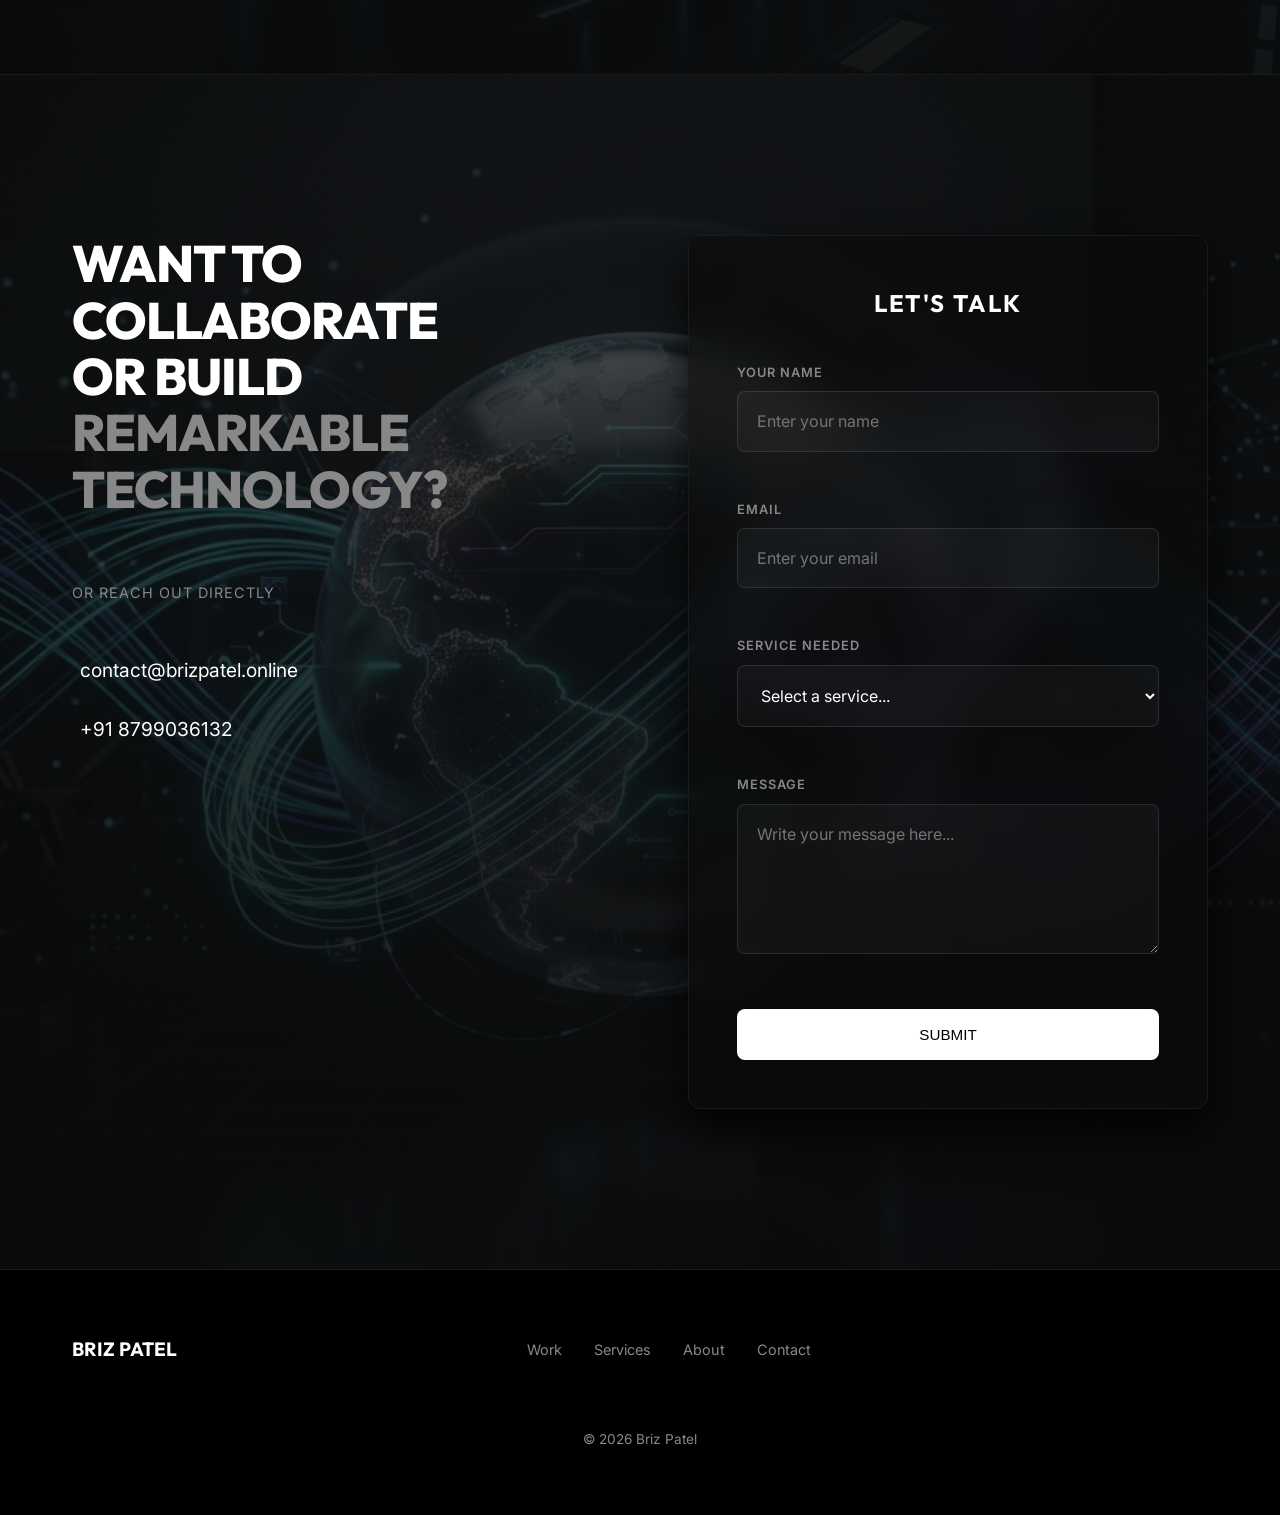
==== commit af1701d8: "Revert navbar layout to space-between, increase logo/name size, update nav link fonts to match Prism" ====
--- a/index.html
+++ b/index.html
@@ -75,10 +75,10 @@
             padding: 1.5rem 0; background: rgba(0,0,0,0.8); backdrop-filter: blur(12px);
             border-bottom: 1px solid var(--border-subtle); transition: transform 0.3s;
         }
-        .nav-inner { display: flex; flex-direction: column; justify-content: center; align-items: center; gap: 1.2rem; }
+        .nav-inner { display: flex; justify-content: space-between; align-items: center; }
         .logo { font-size: 1.25rem; font-weight: 800; text-decoration: none; color: var(--text-primary); font-family: var(--font-head); }
         .nav-links { display: flex; gap: 2.5rem; list-style: none; }
-        .nav-links a { color: var(--text-secondary); text-decoration: none; font-size: 0.9rem; font-weight: 500; transition: color 0.3s; }
+        .nav-links a { color: var(--text-secondary); text-decoration: none; font-size: 1.15rem; font-weight: 800; font-family: var(--font-head); text-transform: uppercase; letter-spacing: 1px; transition: color 0.3s; }
         .nav-links a:hover { color: var(--text-primary); }
         .nav-cta { padding: 0.6rem 1.2rem; background: var(--text-primary); color: var(--bg-base); border-radius: 4px; text-decoration: none; font-weight: 600; font-size: 0.85rem; transition: transform 0.3s; }
         .nav-cta:hover { transform: translateY(-2px); }
@@ -278,7 +278,7 @@
     <!-- Navigation -->
     <nav>
         <div class="container nav-inner">
-            <a href="#home" class="logo" style="display: flex; align-items: center; gap: 18px; font-weight: 800; font-size: 2.2rem; text-decoration: none; color: #fff; letter-spacing: 2px;"><img src="assets/images/briz_logo.jpg" alt="Briz Patel Logo" style="height: 55px; mix-blend-mode: screen; margin-top: -2px;">BRIZ PATEL</a>
+            <a href="#home" class="logo" style="display: flex; align-items: center; gap: 20px; font-weight: 800; font-size: 2.8rem; text-decoration: none; color: #fff; letter-spacing: 2px;"><img src="assets/images/briz_logo.jpg" alt="Briz Patel Logo" style="height: 65px; mix-blend-mode: screen; margin-top: -2px;">BRIZ PATEL</a>
             <ul class="nav-links">
                 <li><a href="#work">Work</a></li>
                 <li><a href="#services">Services</a></li>
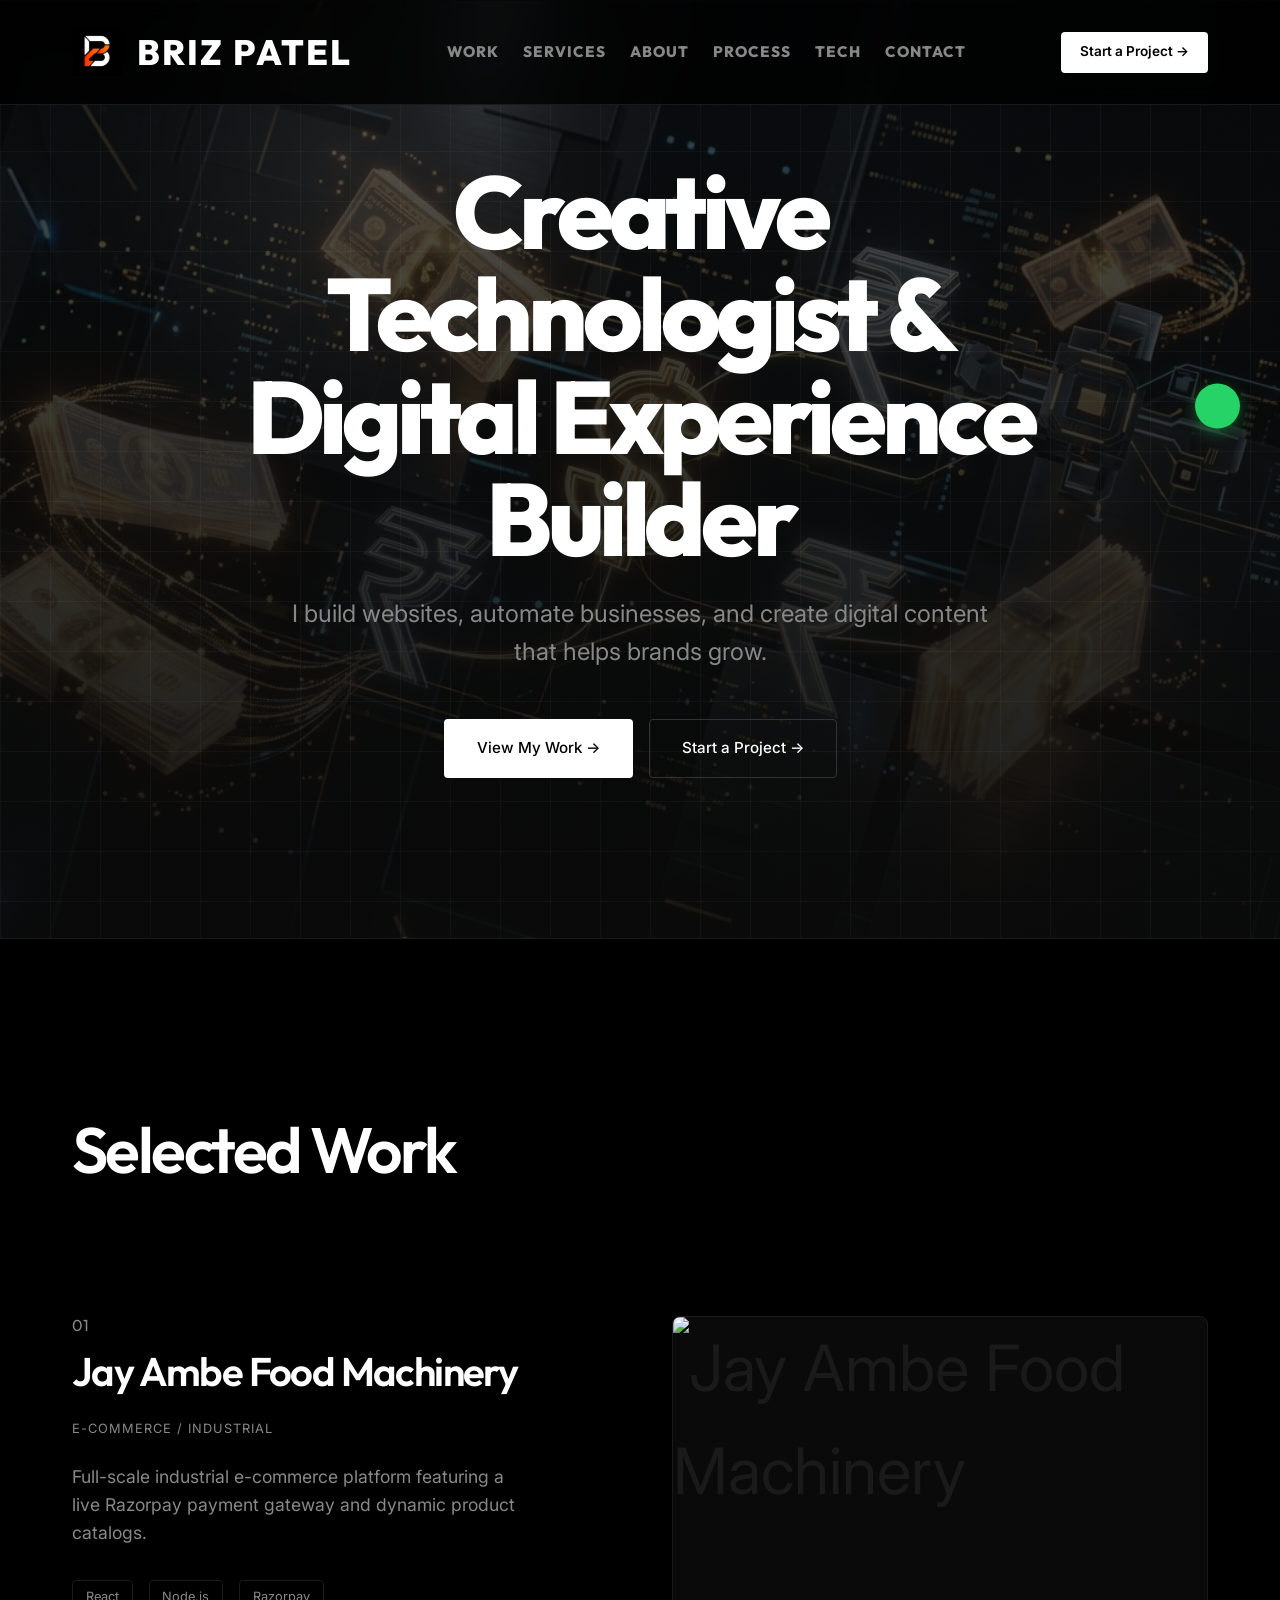
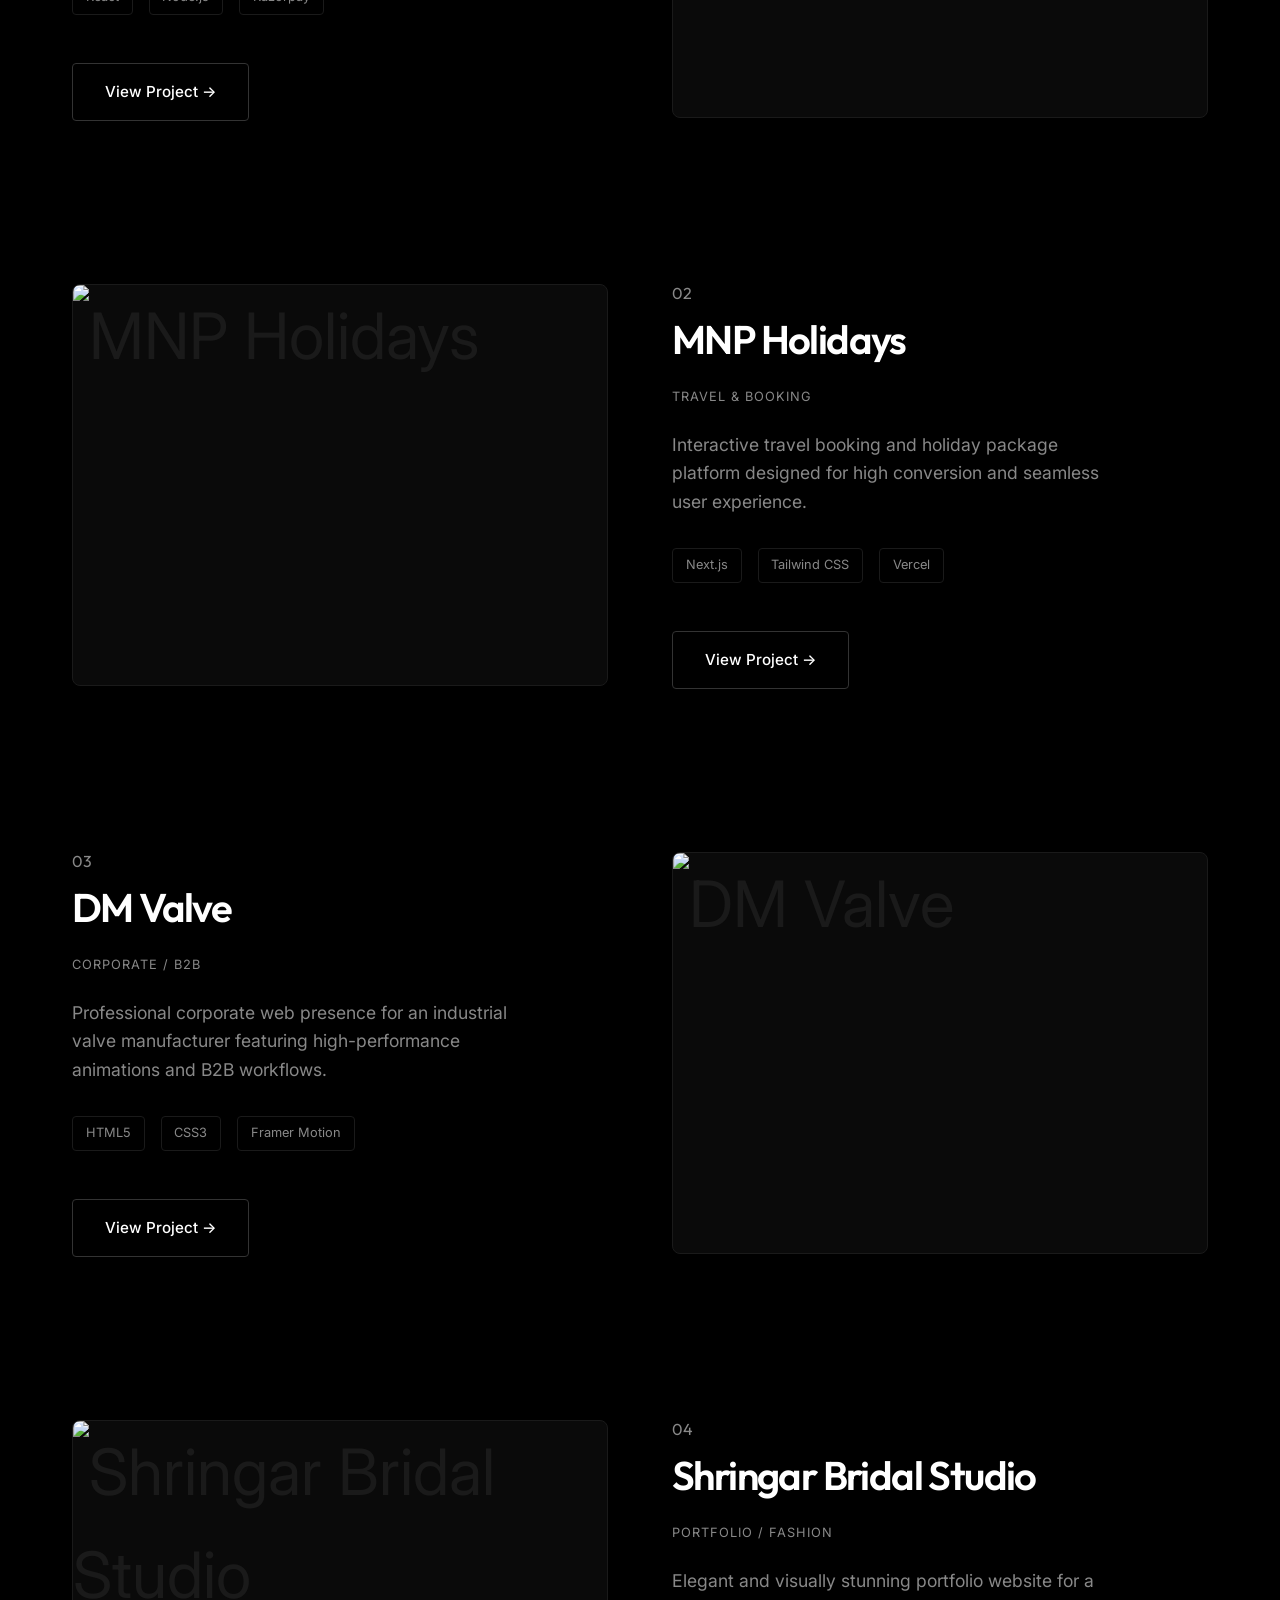
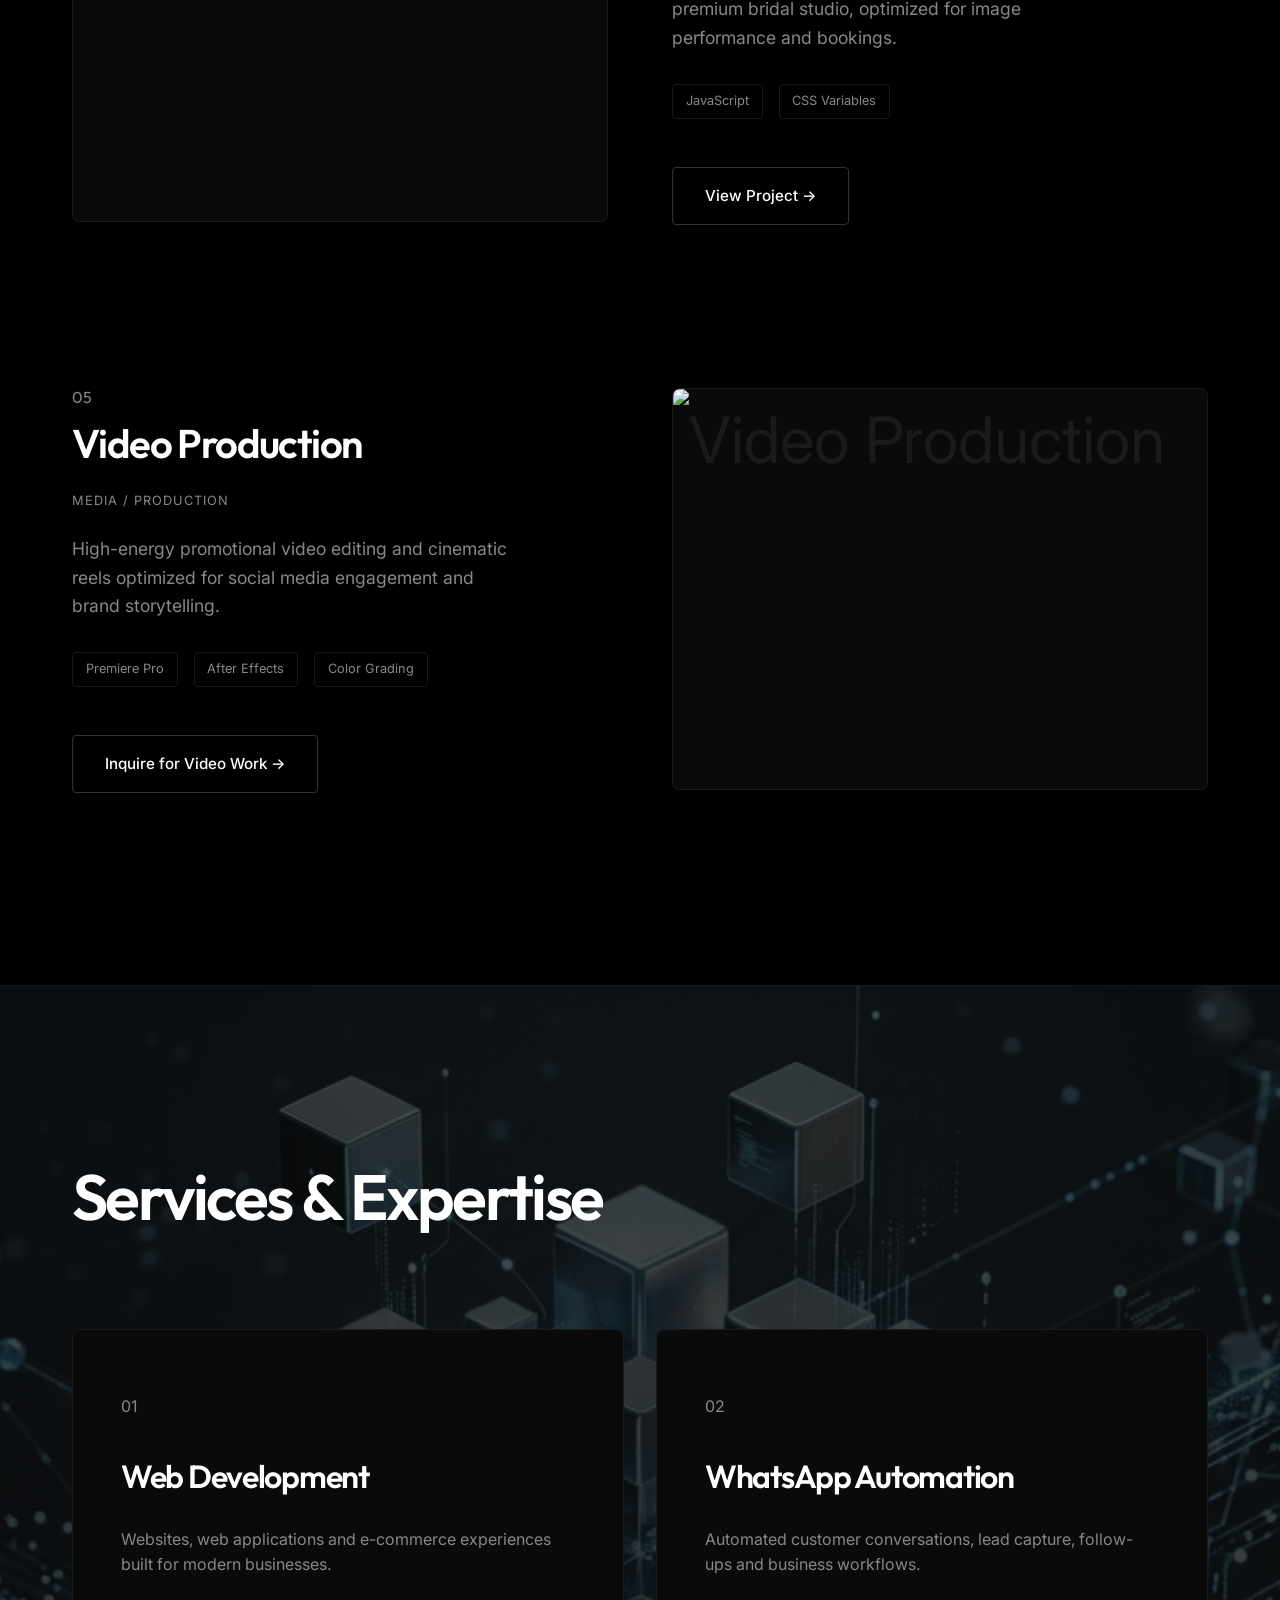
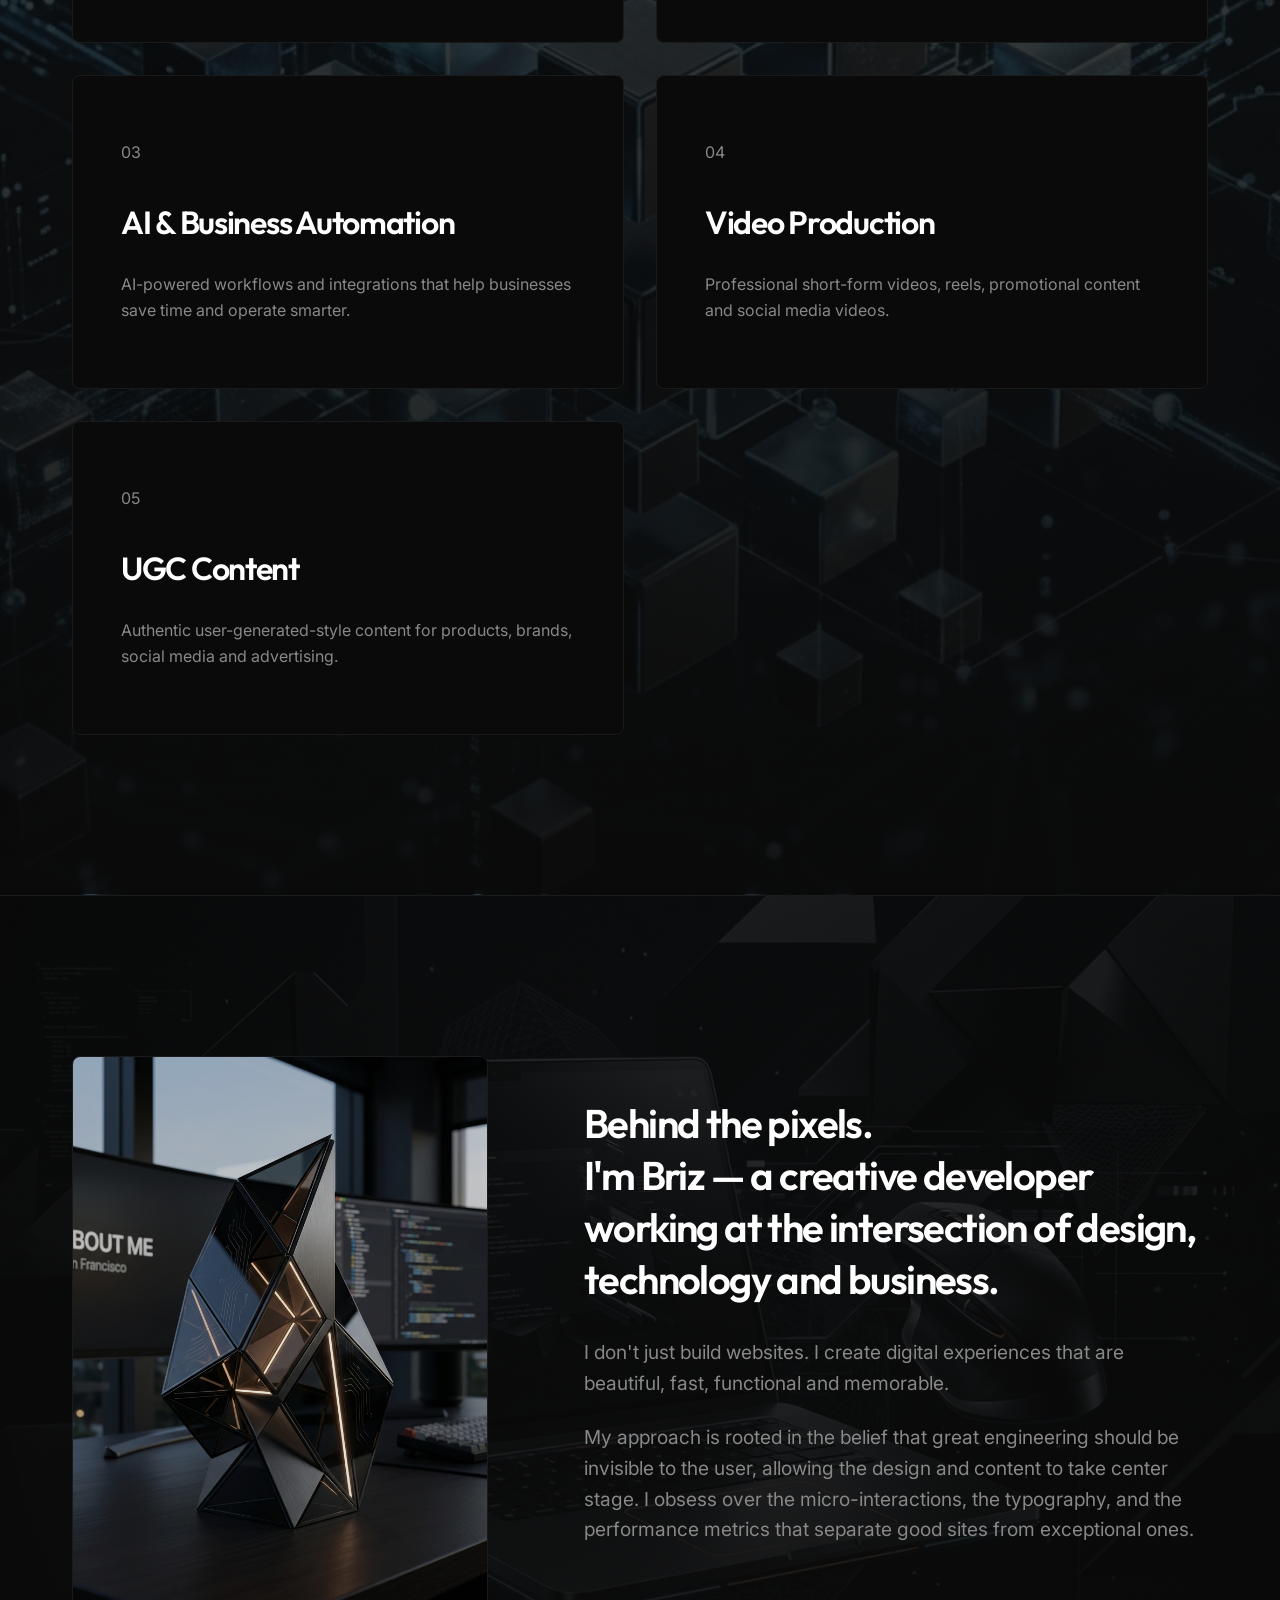
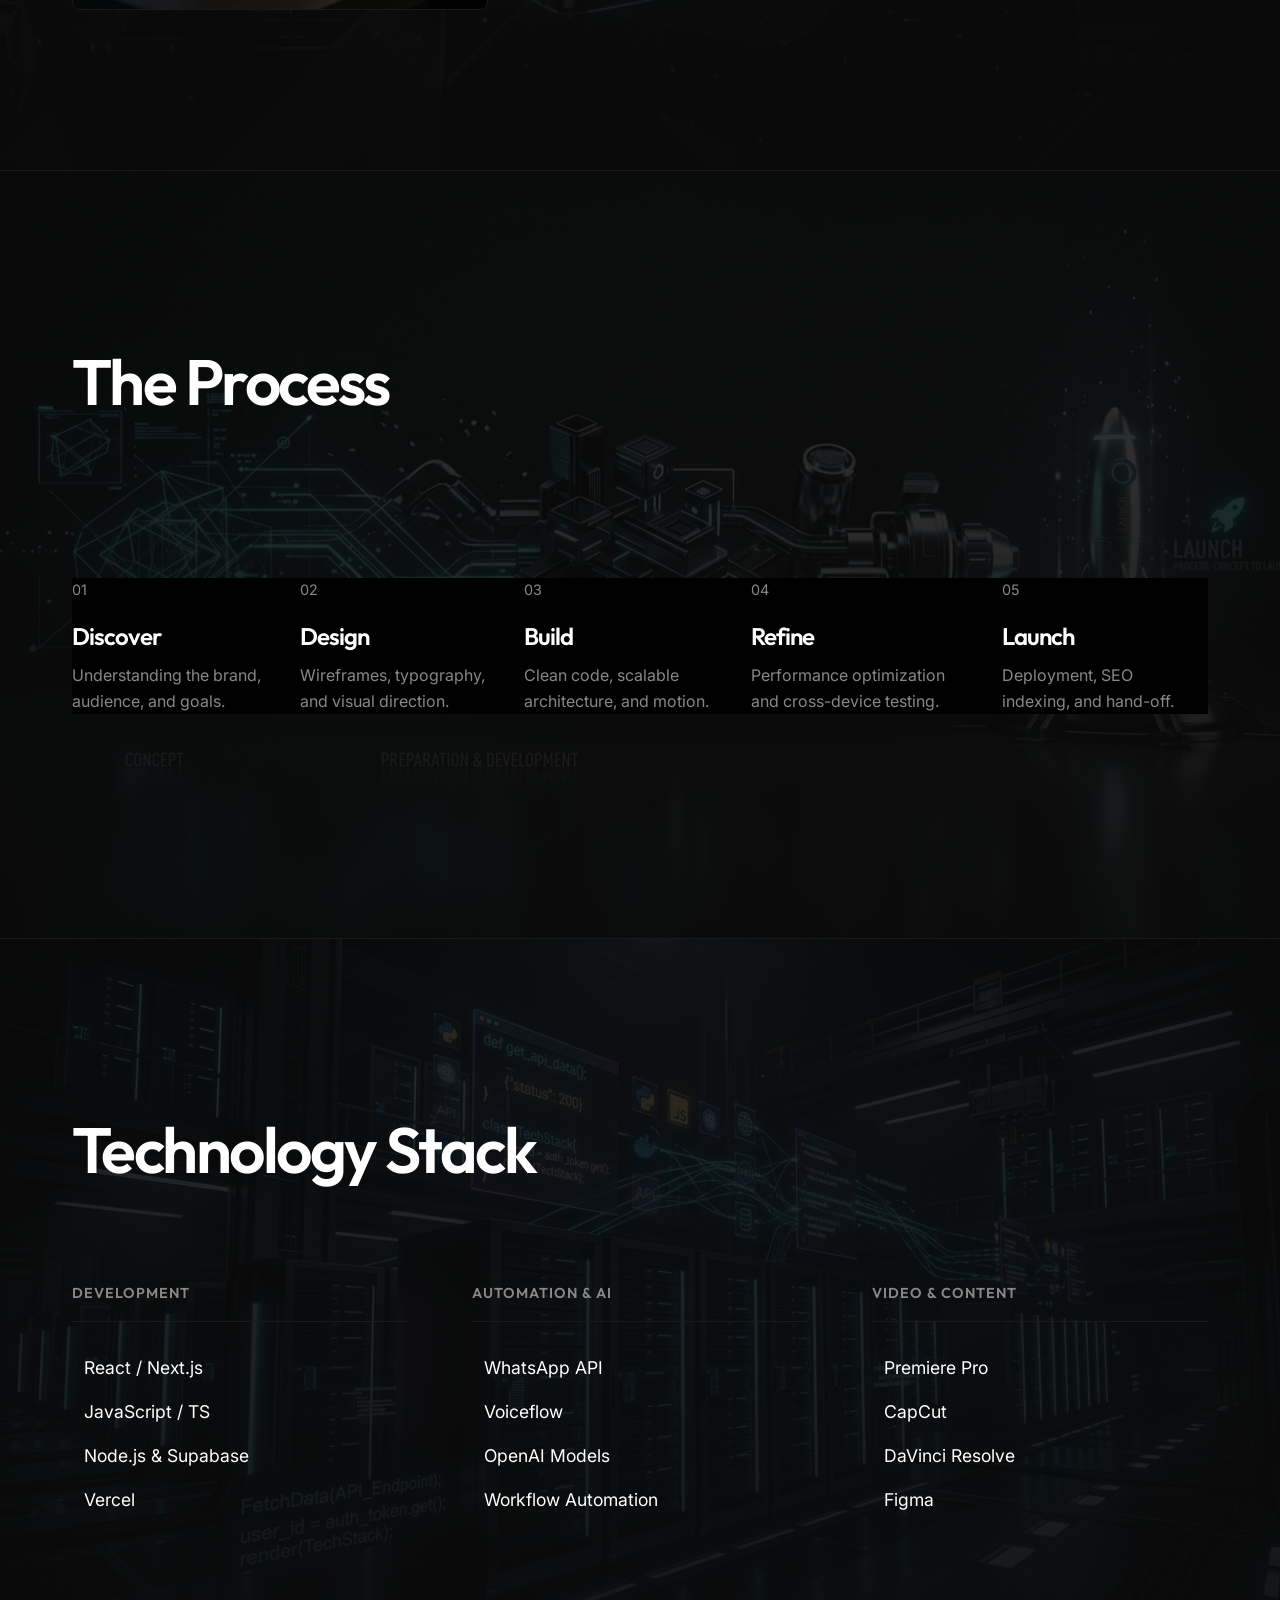
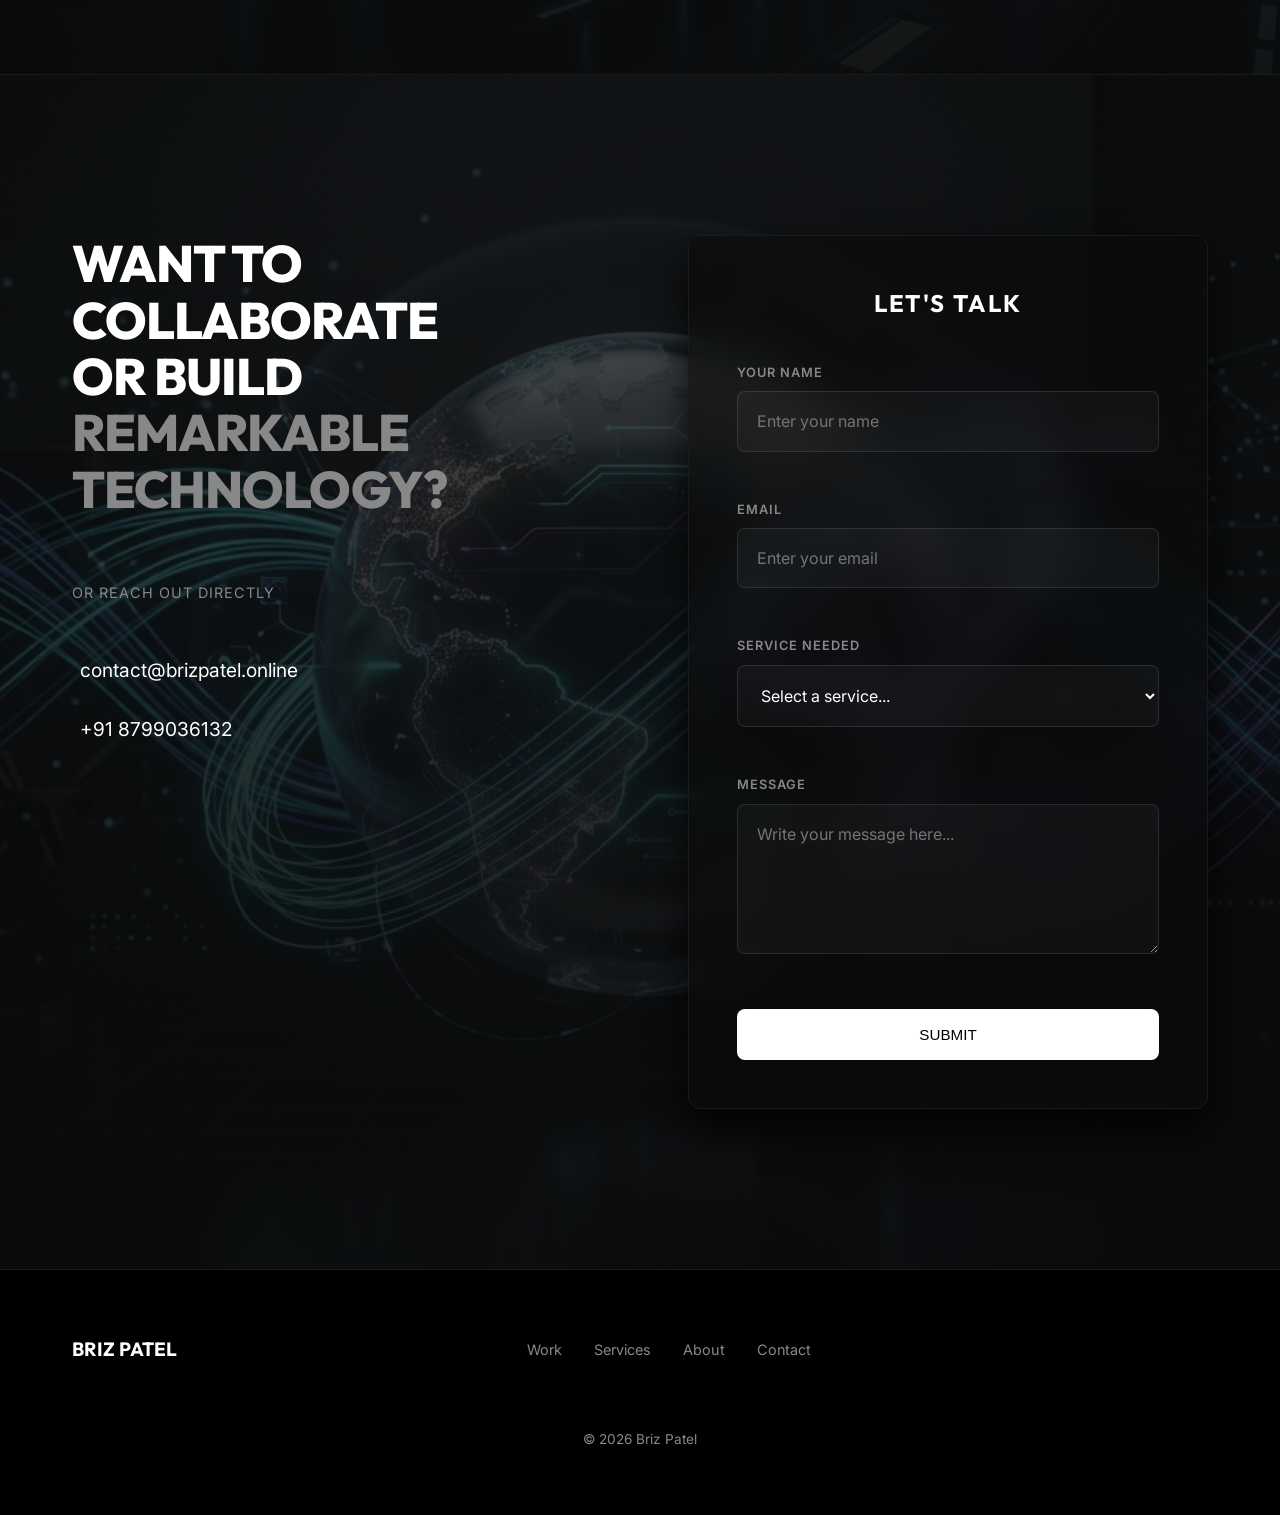
==== commit 6dbbabfb: "Fix navbar alignment and text wrapping, ensure responsiveness on mobile" ====
--- a/index.html
+++ b/index.html
@@ -77,10 +77,10 @@
         }
         .nav-inner { display: flex; justify-content: space-between; align-items: center; }
         .logo { font-size: 1.25rem; font-weight: 800; text-decoration: none; color: var(--text-primary); font-family: var(--font-head); }
-        .nav-links { display: flex; gap: 2.5rem; list-style: none; }
-        .nav-links a { color: var(--text-secondary); text-decoration: none; font-size: 1.15rem; font-weight: 800; font-family: var(--font-head); text-transform: uppercase; letter-spacing: 1px; transition: color 0.3s; }
+        .nav-links { display: flex; gap: 1.5rem; list-style: none; align-items: center; }
+        .nav-links a { color: var(--text-secondary); text-decoration: none; font-size: 0.95rem; font-weight: 800; font-family: var(--font-head); text-transform: uppercase; letter-spacing: 1px; transition: color 0.3s; white-space: nowrap; }
         .nav-links a:hover { color: var(--text-primary); }
-        .nav-cta { padding: 0.6rem 1.2rem; background: var(--text-primary); color: var(--bg-base); border-radius: 4px; text-decoration: none; font-weight: 600; font-size: 0.85rem; transition: transform 0.3s; }
+        .nav-cta { padding: 0.6rem 1.2rem; background: var(--text-primary); color: var(--bg-base); border-radius: 4px; text-decoration: none; font-weight: 600; font-size: 0.85rem; transition: transform 0.3s; white-space: nowrap; }
         .nav-cta:hover { transform: translateY(-2px); }
 
         /* Hero */
@@ -206,13 +206,16 @@
                 flex-wrap: wrap;
                 width: 100%;
                 justify-content: center;
-                gap: 1rem;
-                padding-bottom: 0.5rem;
-                overflow-x: hidden;
+                gap: 0.8rem;
+                padding-top: 1rem;
             }
+            .nav-links a { font-size: 0.8rem; }
             nav .nav-inner {
-                flex-wrap: wrap;
+                flex-direction: column;
+                justify-content: center;
             }
+            .logo { font-size: 1.8rem !important; }
+            .logo img { height: 40px !important; }
             .nav-cta { display: none; }
             .hero-btns { flex-direction: column; width: 100%; }
             .form-row { flex-direction: column; gap: 0; }
@@ -278,7 +281,7 @@
     <!-- Navigation -->
     <nav>
         <div class="container nav-inner">
-            <a href="#home" class="logo" style="display: flex; align-items: center; gap: 20px; font-weight: 800; font-size: 2.8rem; text-decoration: none; color: #fff; letter-spacing: 2px;"><img src="assets/images/briz_logo.jpg" alt="Briz Patel Logo" style="height: 65px; mix-blend-mode: screen; margin-top: -2px;">BRIZ PATEL</a>
+            <a href="#home" class="logo" style="display: flex; align-items: center; gap: 15px; font-weight: 800; font-size: 2.2rem; text-decoration: none; color: #fff; letter-spacing: 2px; white-space: nowrap;"><img src="assets/images/briz_logo.jpg" alt="Briz Patel Logo" style="height: 50px; mix-blend-mode: screen; margin-top: -2px;">BRIZ PATEL</a>
             <ul class="nav-links">
                 <li><a href="#work">Work</a></li>
                 <li><a href="#services">Services</a></li>
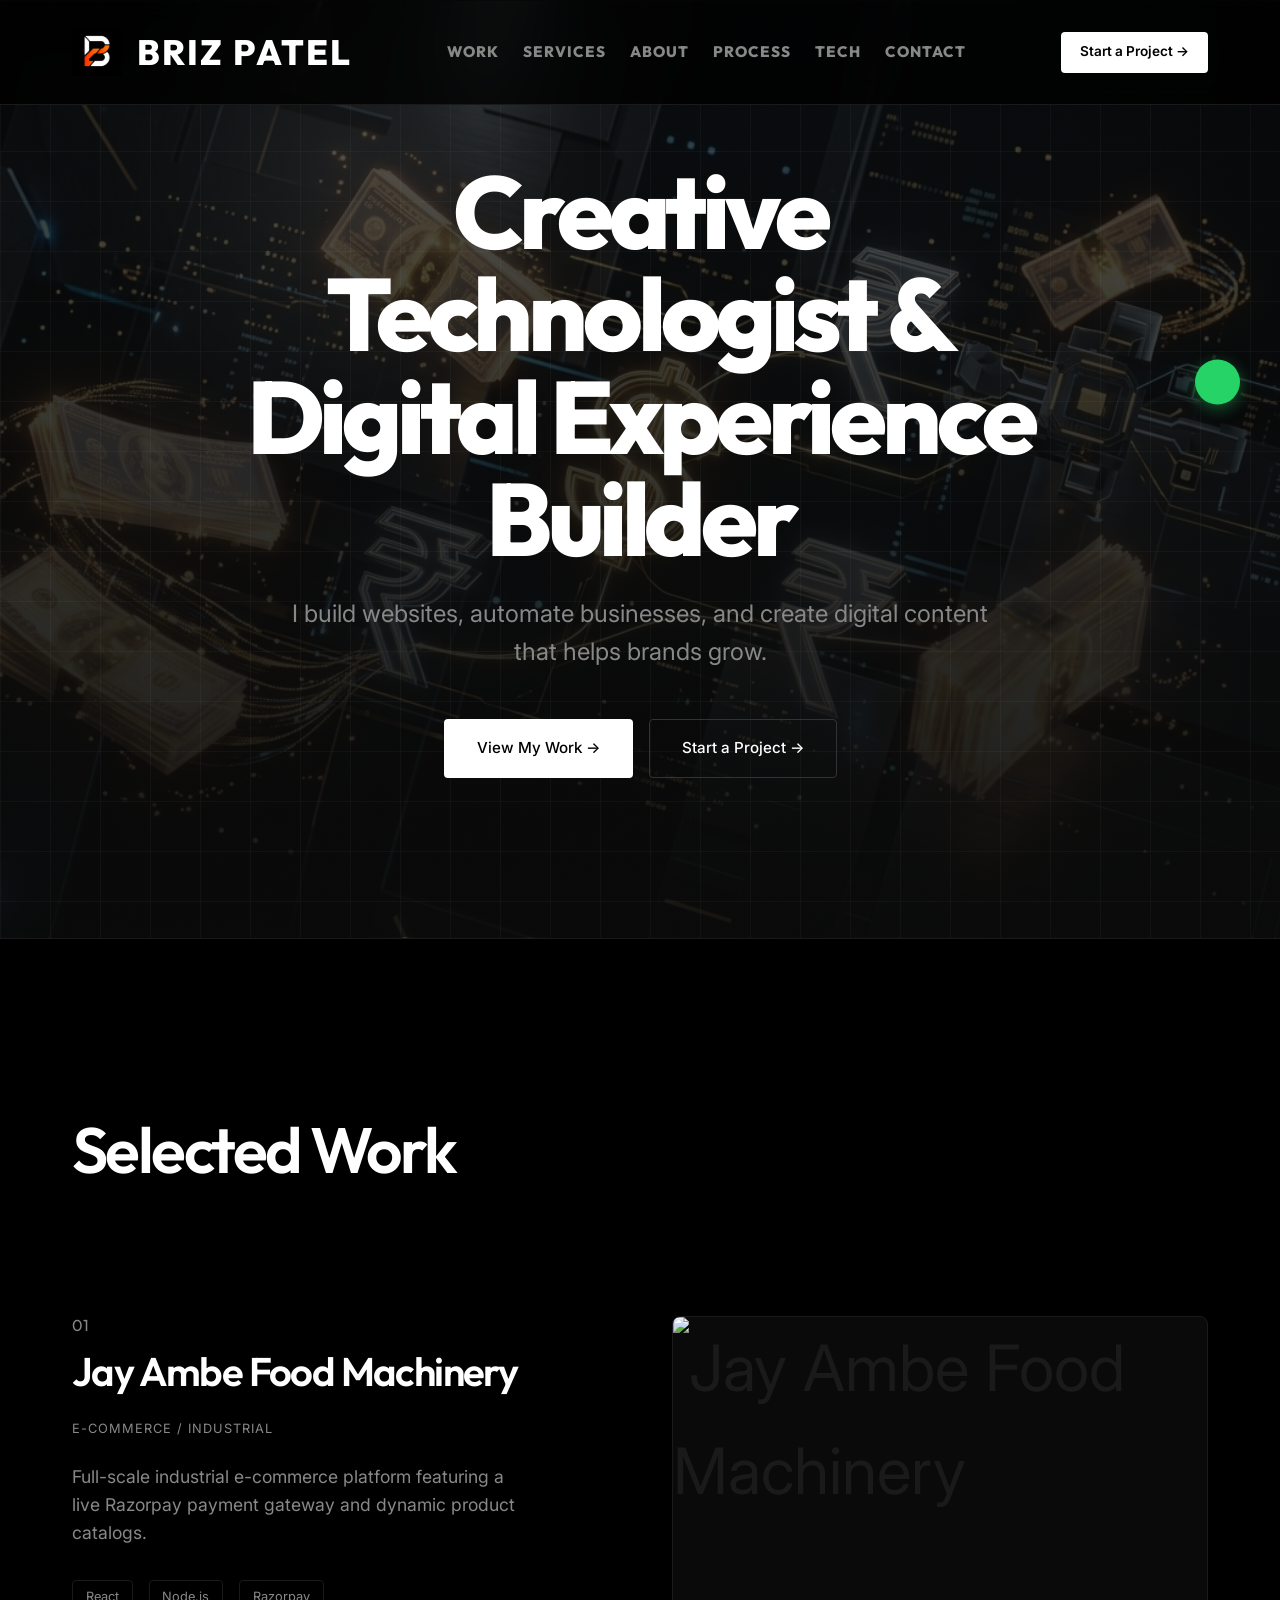
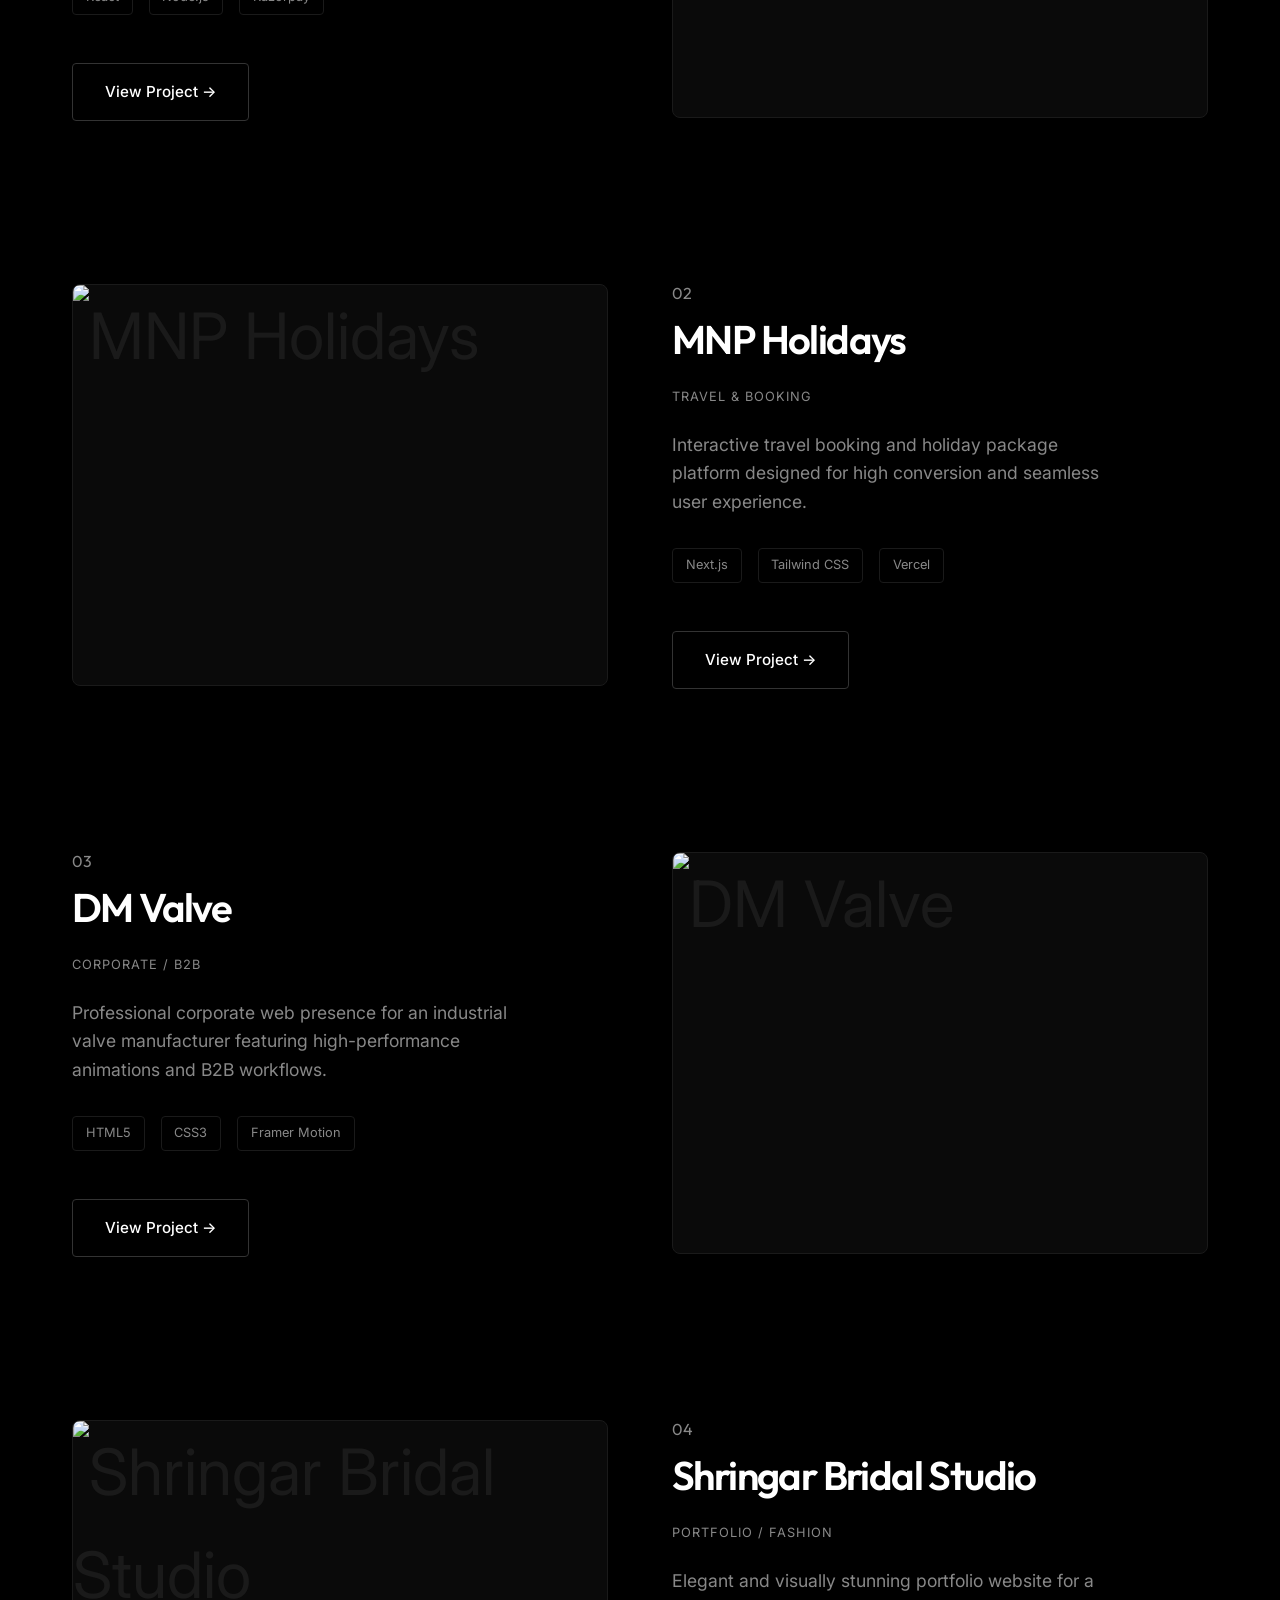
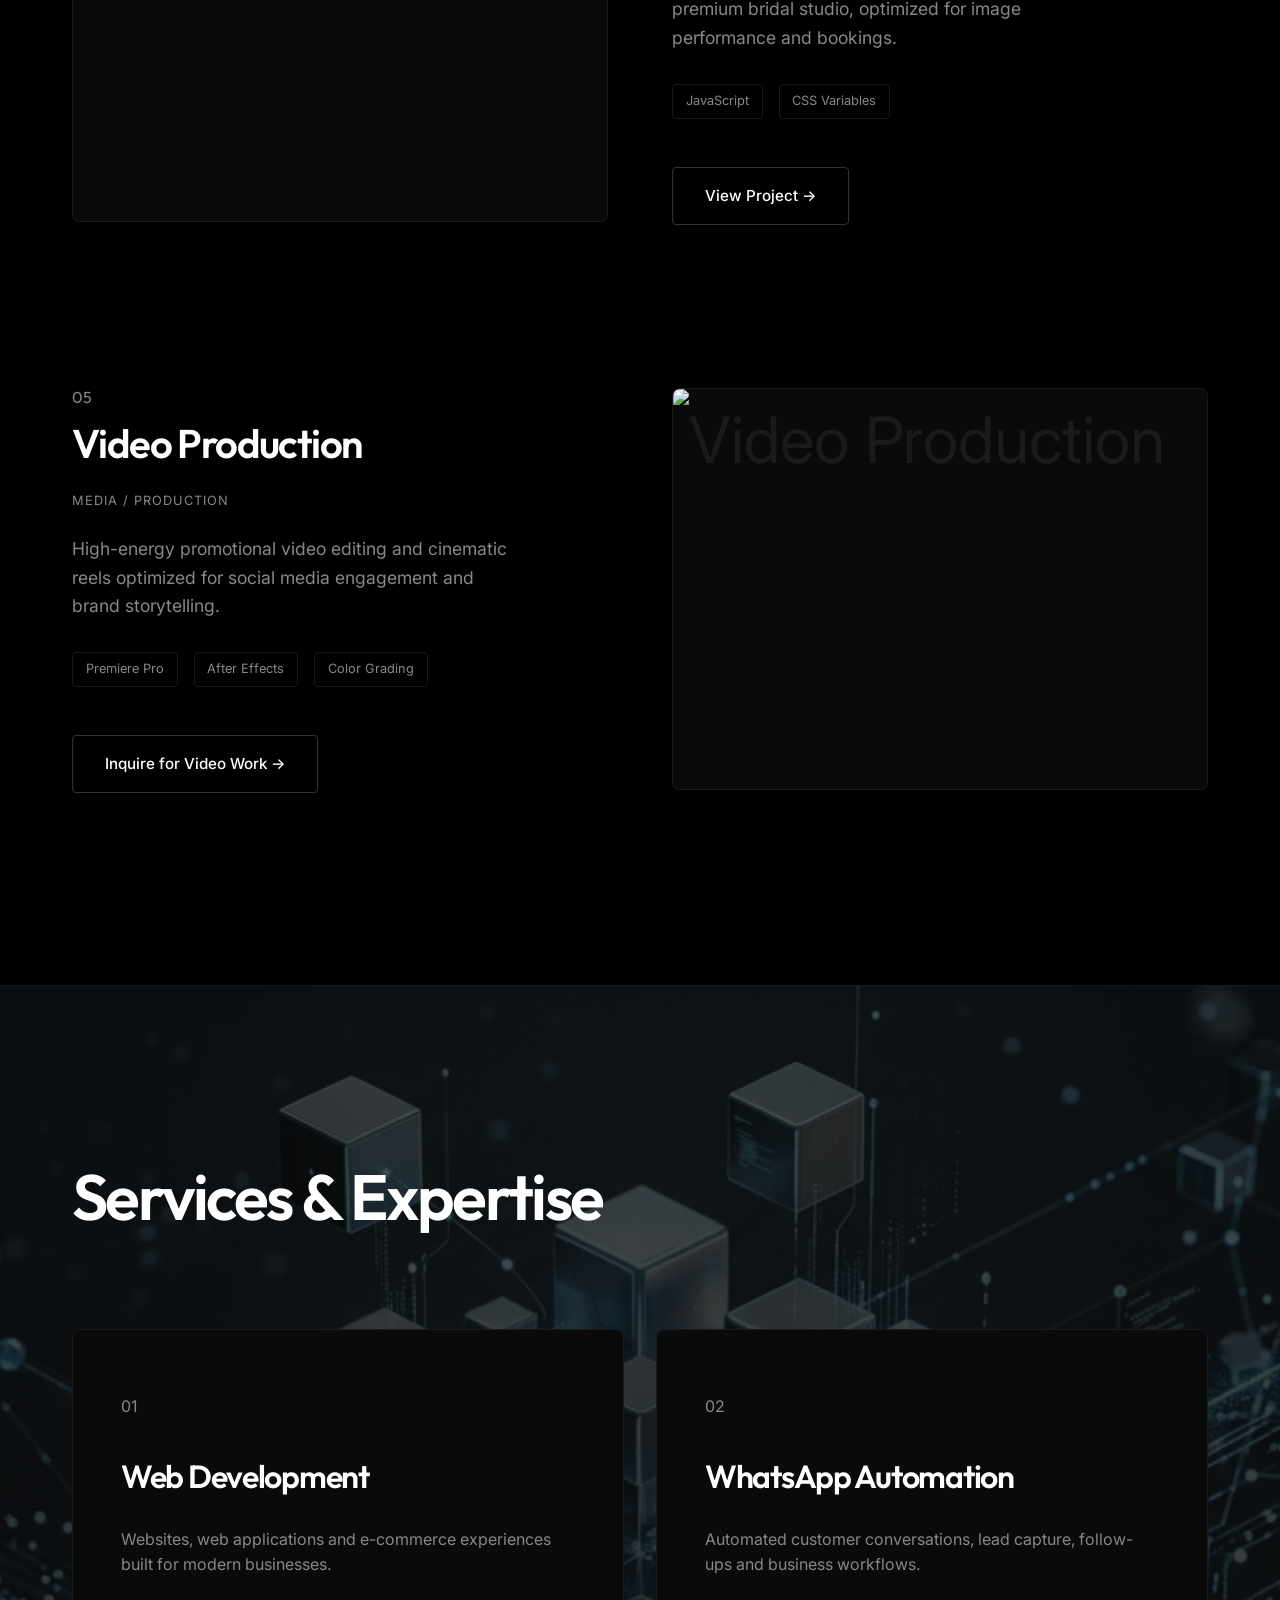
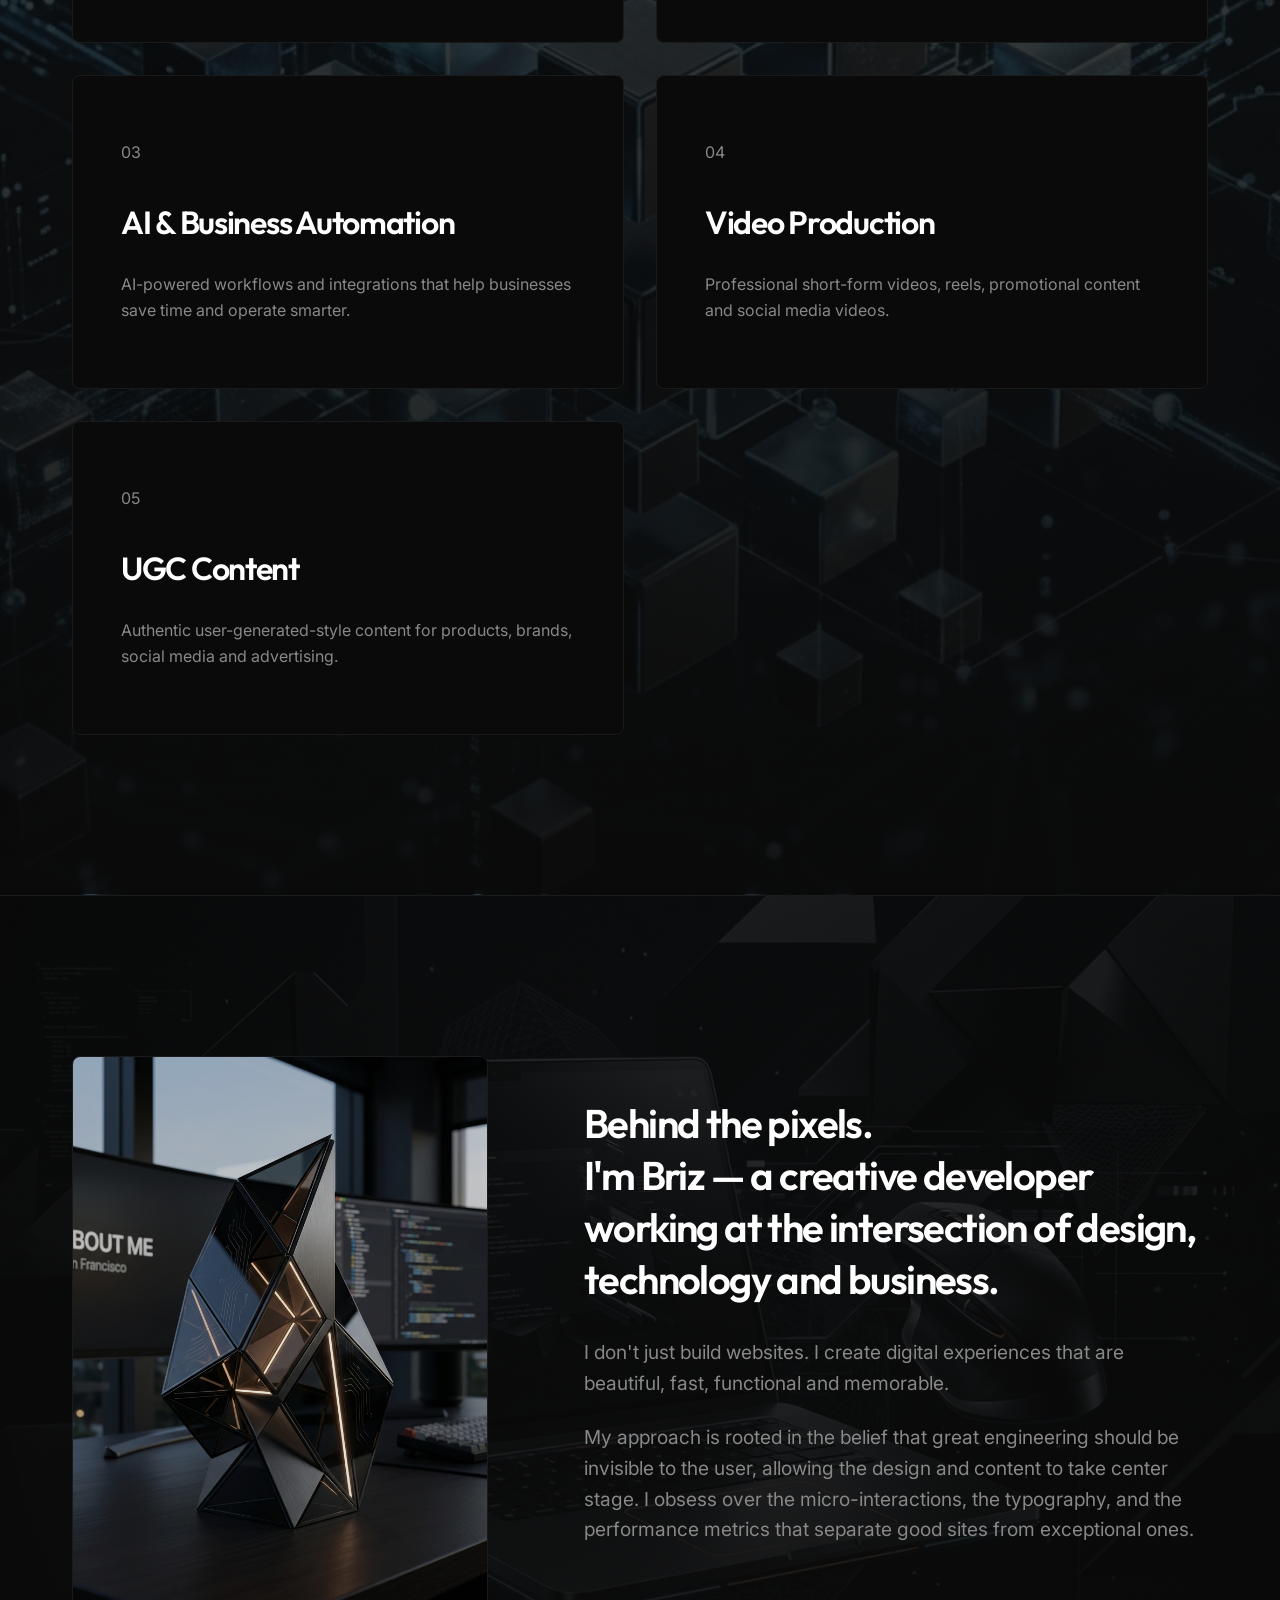
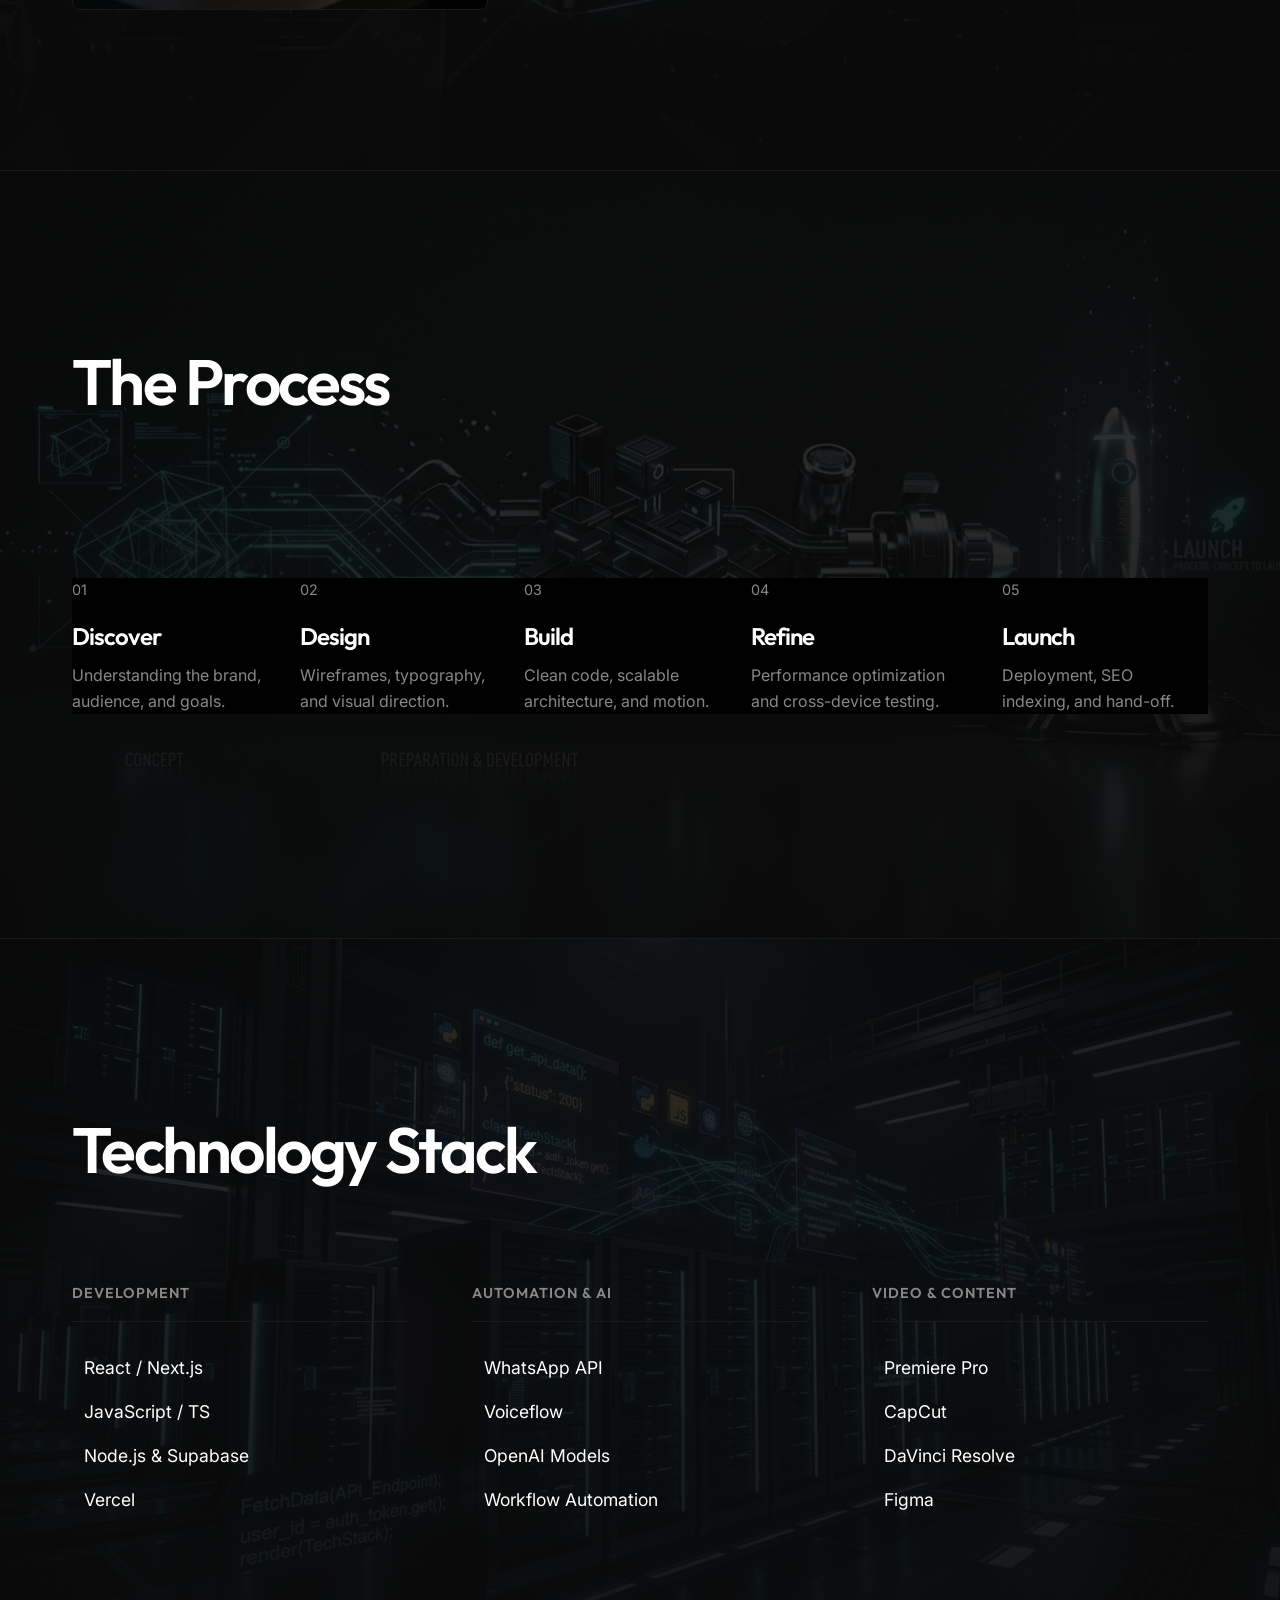
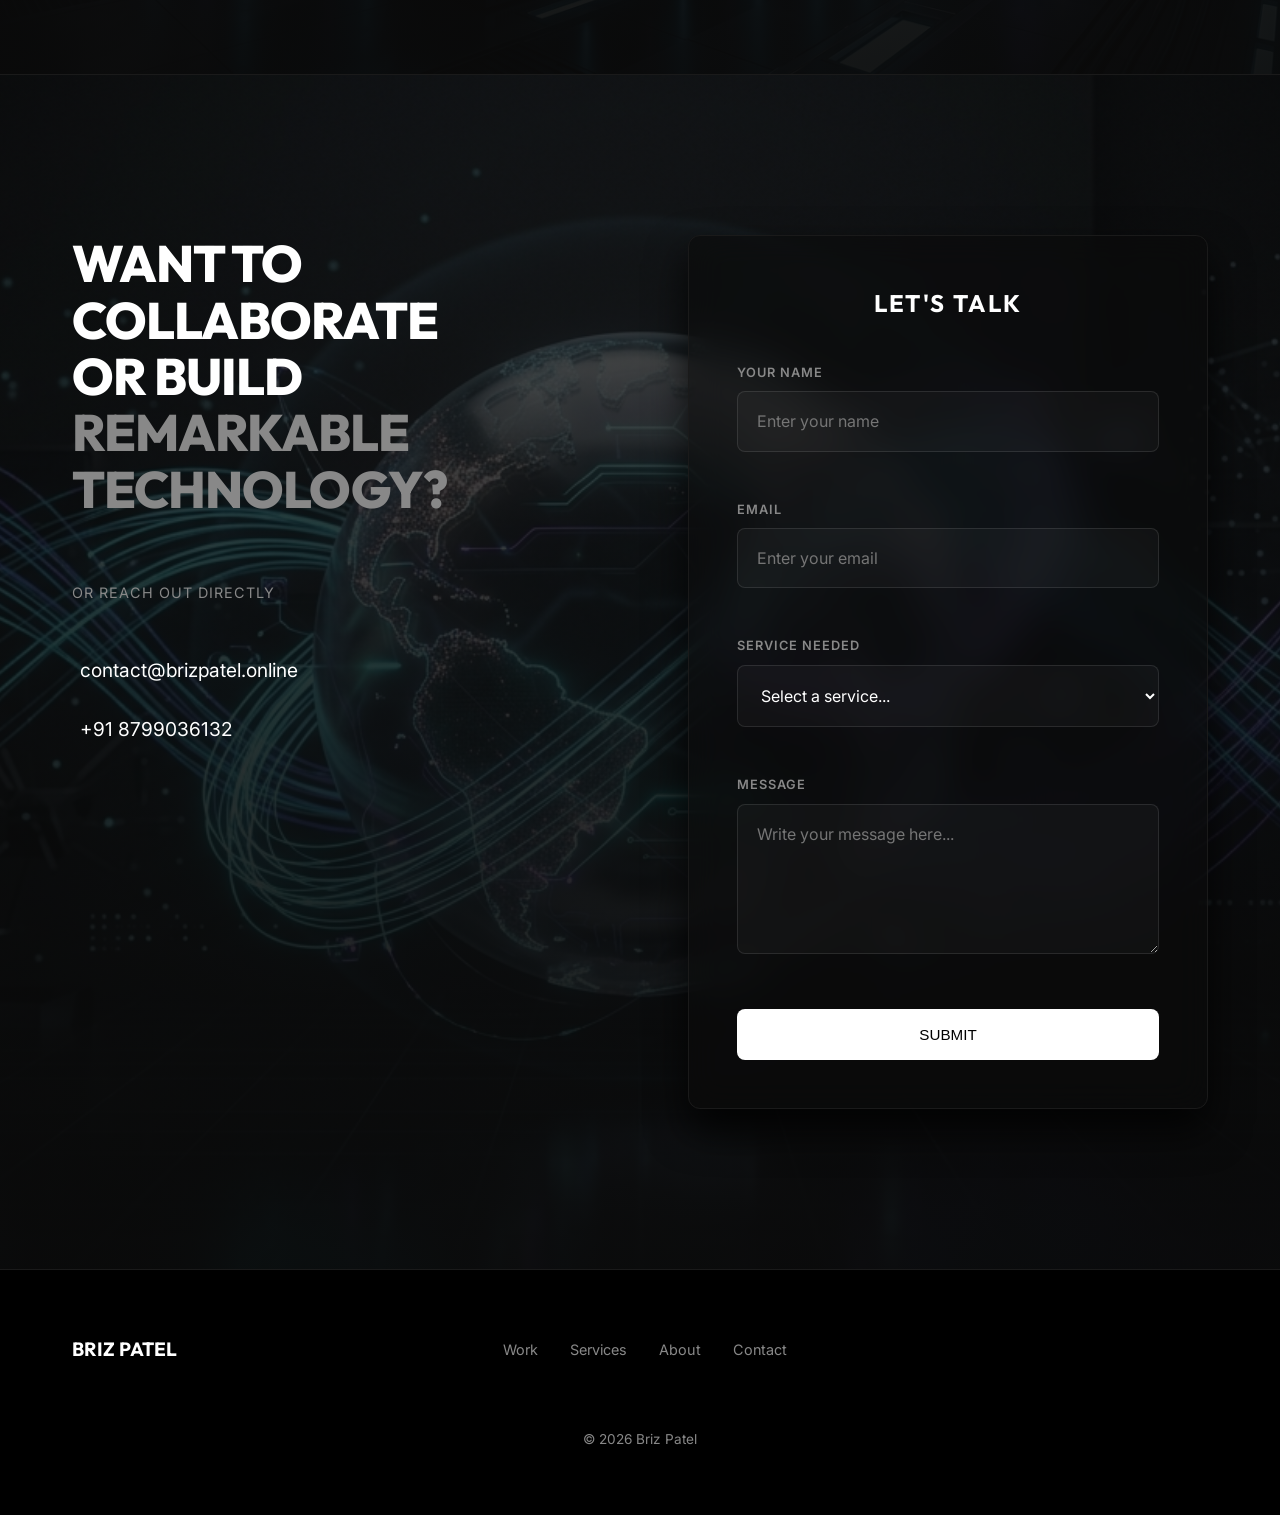
==== commit 2ee7d06e: "Add Instagram and Facebook social icons" ====
--- a/index.html
+++ b/index.html
@@ -13,6 +13,9 @@
     <meta property="og:url" content="https://brizpatel.online/">
     
     <link rel="canonical" href="https://brizpatel.online/">
+    <link rel="icon" type="image/png" href="favicon.png">
+    <link rel="shortcut icon" href="favicon.ico">
+    <link rel="apple-touch-icon" href="favicon.png">
     
     <link rel="preconnect" href="https://fonts.googleapis.com">
     <link rel="preconnect" href="https://fonts.gstatic.com" crossorigin>
@@ -217,6 +220,8 @@
             .logo { font-size: 1.8rem !important; }
             .logo img { height: 40px !important; }
             .nav-cta { display: none; }
+            .hero { padding-top: 150px; padding-bottom: 2rem; }
+            .hero h1 { font-size: clamp(2.2rem, 7.5vw, 3.2rem); }
             .hero-btns { flex-direction: column; width: 100%; }
             .form-row { flex-direction: column; gap: 0; }
             .process-timeline { flex-direction: column; gap: 2rem; padding: 0; margin-top: 3rem; }
@@ -301,9 +306,11 @@
             <div class="wa-bubble-sidebar">Expand your business! Talk with us 🚀</div>
             <i class="ph ph-whatsapp-logo"></i>
         </a>
-        <a href="#"><i class="ph ph-linkedin-logo"></i></a>
-        <a href="#"><i class="ph ph-github-logo"></i></a>
-        <a href="#"><i class="ph ph-twitter-logo"></i></a>
+        <a href="https://www.instagram.com/brizaiwebstudio/" target="_blank" rel="noopener noreferrer" title="Instagram"><i class="ph ph-instagram-logo"></i></a>
+        <a href="https://www.facebook.com/1307365162467157" target="_blank" rel="noopener noreferrer" title="Facebook"><i class="ph ph-facebook-logo"></i></a>
+        <a href="#" target="_blank" title="LinkedIn"><i class="ph ph-linkedin-logo"></i></a>
+        <a href="#" target="_blank" title="GitHub"><i class="ph ph-github-logo"></i></a>
+        <a href="#" target="_blank" title="Twitter"><i class="ph ph-twitter-logo"></i></a>
     </div>
 
     <main>
@@ -590,9 +597,11 @@
                 <a href="#contact">Contact</a>
             </div>
             <div class="footer-social">
-                <a href="#"><i class="ph ph-linkedin-logo"></i></a>
-                <a href="#"><i class="ph ph-github-logo"></i></a>
-                <a href="#"><i class="ph ph-twitter-logo"></i></a>
+                <a href="https://www.instagram.com/brizaiwebstudio/" target="_blank" rel="noopener noreferrer" title="Instagram"><i class="ph ph-instagram-logo"></i></a>
+                <a href="https://www.facebook.com/1307365162467157" target="_blank" rel="noopener noreferrer" title="Facebook"><i class="ph ph-facebook-logo"></i></a>
+                <a href="#" target="_blank" title="LinkedIn"><i class="ph ph-linkedin-logo"></i></a>
+                <a href="#" target="_blank" title="GitHub"><i class="ph ph-github-logo"></i></a>
+                <a href="#" target="_blank" title="Twitter"><i class="ph ph-twitter-logo"></i></a>
             </div>
             <div class="copyright">&copy; 2026 Briz Patel</div>
         </div>
